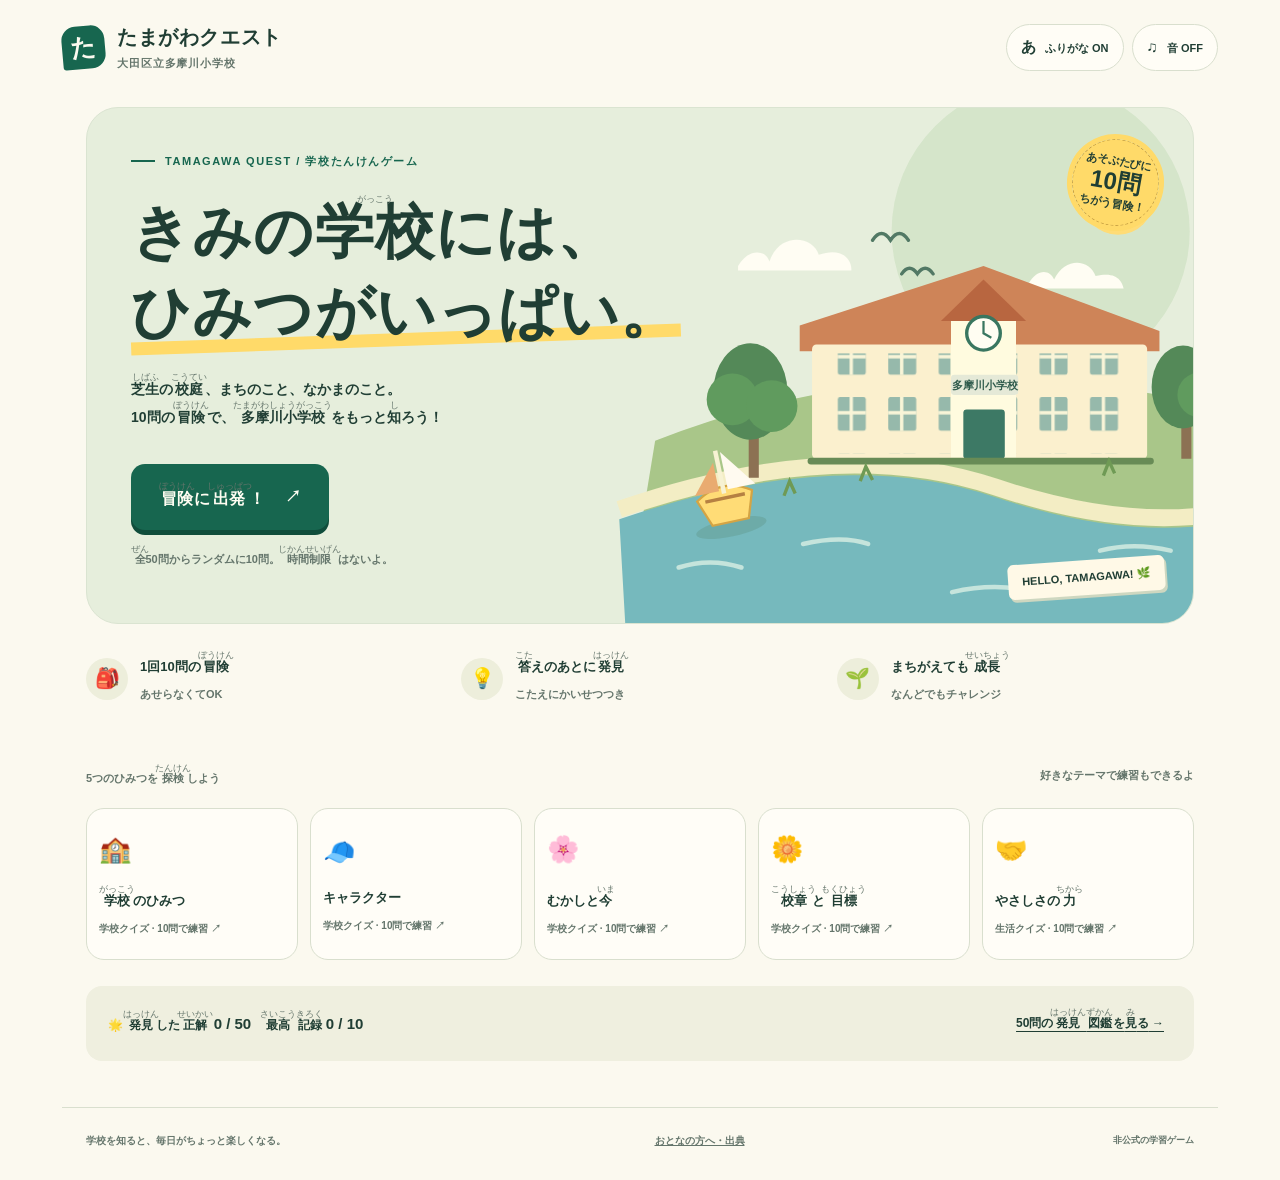
==== たまがわクエスト.html @ b8bd30ee "Add complete Tamagawa Quest quiz game" ====
<!doctype html>
<html lang="ja">
<head><meta charset="utf-8"><meta name="viewport" content="width=device-width, initial-scale=1"><meta name="theme-color" content="#17664f"><title>たまがわクエスト | 多摩川小学校クイズ</title><style>
:root{--ink:#203e34;--green:#17664f;--green-dark:#104d3b;--paper:#fbf9ef;--yellow:#ffda69;--line:#d9dfce;--muted:#64756b;--radius:24px}
*{box-sizing:border-box}body{margin:0;background:var(--paper);color:var(--ink);font-family:"UD デジタル 教科書体 NK-R","BIZ UDGothic","Yu Gothic",Meiryo,sans-serif;font-weight:600;line-height:1.75}button,a{-webkit-tap-highlight-color:transparent}button{font:inherit;cursor:pointer}button:disabled{cursor:default}button,a{touch-action:manipulation}button:focus-visible,a:focus-visible,summary:focus-visible{outline:3px solid #df813c;outline-offset:5px}button{color:inherit}a{color:var(--green)}.topbar{max-width:1220px;margin:auto;display:flex;justify-content:space-between;align-items:center;padding:24px 32px;gap:16px}.brand{display:flex;align-items:center;gap:12px;text-decoration:none;color:var(--ink);font-size:20px;line-height:1.35;letter-spacing:.03em}.brand small{display:block;font-size:11px;margin-top:5px;color:var(--muted);letter-spacing:.08em}.brand-mark{width:43px;height:43px;background:var(--green);color:var(--paper);display:grid;place-items:center;font-size:25px;border-radius:14px 14px 14px 3px;transform:rotate(-5deg)}.settings{display:flex;gap:8px}.tool{border:1px solid var(--line);border-radius:30px;background:#fffdf6;padding:9px 14px;font-size:15px}.tool span{font-size:11px;margin-left:5px}main{max-width:1156px;margin:12px auto 0;padding:0 24px;min-height:72vh}.eyebrow{display:flex;align-items:center;gap:10px;font-size:11px;letter-spacing:.14em;color:var(--green)}.eyebrow:before{content:"";width:24px;height:2px;background:var(--green)}.hero{position:relative;border-radius:32px;overflow:hidden;background:#e6eedc;min-height:475px;display:grid;grid-template-columns:1.03fr 1fr;border:1px solid #dae4d1}.hero-copy{padding:44px 0 42px 44px;z-index:2}h1{font-size:clamp(34px,4.8vw,59px);line-height:1.35;letter-spacing:.02em;margin:22px 0 20px;font-weight:900}h1 .highlight{display:inline-block;position:relative}h1 .highlight:after{content:"";position:absolute;bottom:6px;left:0;right:0;height:13px;background:var(--yellow);z-index:-1;transform:rotate(-2deg)}.hero p{font-size:14px;line-height:2}.hero .primary{margin-top:19px}.primary,.secondary{border:0;border-radius:14px;padding:17px 28px;font-weight:800;font-size:16px;display:inline-flex;gap:20px;justify-content:center;align-items:center}.primary{color:#fffdf2;background:var(--green);box-shadow:0 5px 0 var(--green-dark);transition:transform .15s,box-shadow .15s}.primary:hover{background:#23785d;transform:translateY(-2px)}.primary:active{transform:translateY(4px);box-shadow:0 1px 0 var(--green-dark)}.secondary{background:#fffdf6;border:1px solid var(--line);font-size:14px}.secondary:hover{background:#e8efdf}.start-caption{font-size:11px!important;color:var(--muted);margin-top:14px}.scene{position:relative;align-self:stretch;min-width:0;display:flex;align-items:center;justify-content:center}.scene svg{width:125%;height:100%;overflow:visible}.scene-label{position:absolute;bottom:28px;right:28px;font-size:11px;background:#fff9e7;padding:8px 14px;border-radius:6px;transform:rotate(-4deg);box-shadow:2px 3px 0 #ced7c0}.mini-sticker{position:absolute;top:31px;right:34px;background:var(--yellow);width:87px;height:87px;display:grid;place-content:center;text-align:center;line-height:1.2;border-radius:50%;transform:rotate(10deg);font-size:11px;border:1px dashed #c9a243;outline:5px solid var(--yellow)}.mini-sticker b{font-size:24px}.features{display:grid;grid-template-columns:repeat(3,1fr);gap:18px;padding:26px 0}.feature{display:flex;gap:12px;align-items:center}.feature-icon{width:42px;height:42px;display:grid;place-items:center;background:#edeedb;border-radius:50%;font-size:20px}.feature b{font-size:13px;display:block}.feature small{font-size:11px;color:var(--muted)}.section-heading{display:flex;justify-content:space-between;align-items:center;gap:15px;margin:26px 0 16px}.section-heading h2{font-size:19px;margin:0}.section-heading span{font-size:11px;color:var(--muted)}.category-grid{display:grid;grid-template-columns:repeat(5,1fr);gap:12px}.category-card{background:#fffdf7;border:1px solid var(--line);border-radius:18px;padding:18px 12px;text-align:left;transition:.2s}.category-card:hover{transform:translateY(-4px);border-color:var(--green)}.category-card .icon{display:block;font-size:26px;margin-bottom:11px}.category-card b{display:block;font-size:13px}.category-card small{font-size:10px;color:var(--muted)}.bottom-strip{display:flex;justify-content:space-between;gap:20px;align-items:center;margin:26px 0;padding:19px 22px;background:#efefdf;border-radius:16px}.bottom-strip p{margin:0;font-size:12px}.bottom-strip b{font-size:15px}.subtle{border:0;background:none;text-decoration:underline;text-underline-offset:4px;font-size:12px;padding:8px}.quest-shell{max-width:840px;margin:26px auto}.quest-header{display:flex;justify-content:space-between;align-items:center;gap:10px}.quest-header .subtle{color:var(--muted)}.mode-label{font-size:12px;color:var(--green)}.question-count{font-size:24px;font-weight:900}.question-count small{font-size:13px;color:var(--muted)}.progress-map{display:flex;align-items:center;gap:7px;margin:20px 0 28px}.step{flex:1;height:8px;border-radius:10px;background:#e1e6d7}.step.done{background:var(--green)}.step.current{background:#e8b43f}.quiz-card{background:#fffdf7;border:1px solid var(--line);border-radius:28px;padding:34px 40px;box-shadow:0 8px 0 #eeeedf;animation:arrive .35s ease}.card-meta{display:flex;align-items:center;justify-content:space-between;gap:10px}.category-tag{font-size:12px;border-radius:8px;background:#e9efdf;padding:7px 12px}.read-button{border:0;background:none;font-size:12px;padding:9px;display:flex;gap:5px;align-items:center}.read-button:disabled{opacity:.45}.question-text{font-size:clamp(22px,3vw,30px);line-height:1.85;margin:28px 0;min-height:94px;letter-spacing:.025em}ruby{ruby-align:center}rt{font-size:9px;font-weight:500;color:var(--muted);letter-spacing:0}.hide-ruby rt{visibility:hidden}.choices{display:grid;gap:12px}.choice{display:flex;align-items:center;text-align:left;border:2px solid #e0e5d6;border-radius:15px;background:#fffefa;padding:16px 20px;gap:18px;min-height:71px;font-size:18px;transition:.15s}.choice:hover:not(:disabled){border-color:var(--green);background:#f0f5e7;transform:translateX(3px)}.choice-letter{flex-shrink:0;width:31px;height:31px;display:grid;place-items:center;border-radius:10px;background:#edf0e5;font-size:13px}.choice.correct{border-color:#267455;background:#edf5e4}.choice.correct .choice-letter{background:var(--green);color:white}.choice.wrong{border-color:#bf694d;background:#fff1e9}.choice.wrong .choice-letter{background:#a14f3a;color:#fff}.choice.dim{opacity:.55}.answer-mark{margin-left:auto;font-size:22px;flex-shrink:0}.feedback{padding:22px 24px;background:#edf4e5;border-radius:16px;margin-top:22px;animation:arrive .25s}.feedback.missed{background:#fff2e1}.feedback h3{margin:0 0 9px;font-size:21px}.feedback p{margin:6px 0;font-size:15px;line-height:1.9}.source-link{font-size:11px}.next-row{display:flex;justify-content:flex-end;margin-top:18px}.quiz-hint{text-align:center;font-size:11px;color:var(--muted);margin:20px 0}.star-counter{font-size:14px;color:#926719}.result-heading{text-align:center}.result-heading .eyebrow{justify-content:center}.result-heading h1{font-size:36px;margin:13px 0}.result-medal{font-size:64px;line-height:1.2;margin:12px 0}.score{font-size:72px;color:var(--green);font-weight:900;line-height:1.4}.score small{font-size:22px;color:var(--muted)}.result-heading p{font-size:14px}.result-buttons{display:flex;justify-content:center;gap:12px;flex-wrap:wrap;margin:25px 0}.result-card{background:#fffdf7;border:1px solid var(--line);border-radius:24px;padding:28px;margin-top:24px}.result-summary{display:flex;justify-content:space-around;gap:10px;font-size:13px;padding-bottom:20px;border-bottom:1px dashed var(--line)}.result-summary b{display:block;color:var(--green);font-size:23px}.review-row{border-bottom:1px solid #e8ebdf;padding:15px 0}.review-row:last-child{border-bottom:0}summary{cursor:pointer;display:flex;align-items:center;gap:12px;font-size:14px;list-style:none}summary::-webkit-details-marker{display:none}.review-icon{flex-shrink:0;width:25px;height:25px;border-radius:50%;background:#e8f0de;color:var(--green);display:grid;place-items:center}.review-icon.miss{color:#9a4a2b;background:#ffeedb}.review-arrow{margin-left:auto}.review-body{font-size:13px;padding:12px 0 0 37px}.review-body p{margin:5px 0}.review-body strong{color:var(--green)}.collection-header h1{font-size:34px;margin:18px 0}.filter-tabs{display:flex;gap:8px;flex-wrap:wrap;margin:22px 0}.filter-tabs button{border:1px solid var(--line);background:#fffdf7;border-radius:24px;padding:9px 14px;font-size:12px}.filter-tabs button.active{background:var(--green);color:white;border-color:var(--green)}.collection-list{background:#fffdf7;border:1px solid var(--line);border-radius:24px;padding:10px 28px}.collection-meta{font-size:10px;color:var(--muted);display:block}.learned{font-size:10px;color:var(--green);margin-left:5px}footer{max-width:1156px;display:flex;align-items:center;justify-content:space-between;gap:15px;margin:46px auto 0;padding:23px 24px 30px;border-top:1px solid var(--line);color:var(--muted);font-size:10px}footer button{background:none;border:0;text-decoration:underline;font-size:10px;color:var(--muted)}.footer-note{font-size:9px}dialog{border:1px solid var(--line);border-radius:24px;max-width:580px;width:calc(100% - 32px);padding:28px;color:var(--ink);background:var(--paper);max-height:85vh}dialog::backdrop{background:#1c3c3466;backdrop-filter:blur(3px)}dialog p{font-size:13px}dialog h2{font-size:22px;margin:0}.dialog-top{display:flex;align-items:center;justify-content:space-between;gap:10px}.close-button{border:0;background:#e8edde;border-radius:50%;font-size:25px;width:37px;height:37px}.dialog-actions{display:flex;justify-content:flex-end;gap:12px;margin-top:24px}#source-list a{display:block;font-size:13px;padding:4px 0}.small{font-size:11px!important;color:var(--muted)}#celebration{position:fixed;inset:0;pointer-events:none;overflow:hidden;z-index:20}.confetti{position:absolute;top:-20px;width:10px;height:15px;border-radius:2px;animation:fall 2.5s ease-in forwards}.quiet-note{font-size:12px;color:var(--muted);text-align:center}.empty-note{text-align:center;padding:30px}.practice-note{font-size:11px;color:var(--muted)}@keyframes arrive{from{opacity:0;transform:translateY(12px)}to{opacity:1;transform:translateY(0)}}@keyframes fall{to{transform:translateY(110vh) rotate(720deg);opacity:0}}@media(min-width:1000px){.hero-copy{padding-right:5px}.hero h1{white-space:nowrap}}@media(max-width:800px){.topbar{padding:20px 24px}.hero{grid-template-columns:1fr 0.85fr;min-height:420px}.hero-copy{padding:32px 0 30px 28px}h1{font-size:38px}.scene svg{width:145%}.mini-sticker{right:20px;top:25px;width:70px;height:70px}.scene-label{right:14px;font-size:9px}.category-grid{grid-template-columns:repeat(3,1fr)}.quiz-card{padding:28px}.footer-note{display:none}}@media(max-width:560px){.topbar{padding:16px;align-items:flex-start}.brand{font-size:14px;gap:8px}.brand-mark{width:34px;height:34px;font-size:21px;border-radius:10px}.brand small{font-size:9px}.settings{gap:5px}.tool{padding:7px 9px;font-size:13px}.tool span{font-size:9px;margin-left:3px}.tool#sound-toggle span{display:none}main{padding:0 16px;margin-top:8px}.hero{display:block;min-height:0;border-radius:24px}.hero-copy{padding:27px 25px 10px}.eyebrow{font-size:9px}h1{font-size:38px;margin:17px 0 13px}.hero p{font-size:12px}.hero .primary{width:100%;margin-top:12px}.start-caption{text-align:center}.scene{height:220px;overflow:hidden;margin-top:-5px}.scene svg{width:100%;height:280px}.mini-sticker{width:62px;height:62px;top:17px;right:28px;font-size:9px}.mini-sticker b{font-size:20px}.scene-label{bottom:18px}.features{gap:10px;padding:22px 0}.feature{display:block;text-align:center}.feature-icon{margin:0 auto 7px;width:35px;height:35px;font-size:17px}.feature b{font-size:10px}.feature small{font-size:9px}.section-heading{margin:18px 0 12px}.section-heading h2{font-size:16px}.section-heading span{font-size:9px}.category-grid{grid-template-columns:repeat(2,1fr);gap:10px}.category-card{padding:14px;display:grid;grid-template-columns:33px 1fr;align-items:center;column-gap:7px}.category-card .icon{grid-row:span 2;font-size:23px;margin:0}.category-card b{font-size:11px}.category-card:last-child{grid-column:span 2}.bottom-strip{padding:15px;gap:10px;flex-wrap:wrap}.bottom-strip p{font-size:10px}.bottom-strip b{font-size:12px}.quest-shell{margin:16px auto}.question-count{font-size:20px}.quiz-card{padding:23px 18px;border-radius:22px}.question-text{font-size:22px;min-height:90px;margin:22px 0}.choice{font-size:16px;padding:15px 12px;gap:12px;min-height:70px}.category-tag{font-size:10px}.read-button{font-size:10px;padding:6px}.feedback{padding:18px}.feedback h3{font-size:18px}.feedback p{font-size:13px}.next-row .primary{width:100%}.result-heading h1{font-size:27px}.result-card{padding:20px}.result-summary{font-size:10px}.result-summary b{font-size:20px}.collection-list{padding:7px 18px}.collection-header h1{font-size:27px}summary{font-size:12px;gap:8px}.review-body{padding-left:33px}footer{padding:20px 16px;margin-top:32px;flex-wrap:wrap;gap:8px}.dialog-actions{flex-wrap:wrap}rt{font-size:8px}}
@media(prefers-reduced-motion:reduce){*,*::before,*::after{animation:none!important;transition:none!important;scroll-behavior:auto!important}.confetti{display:none}}@media print{.topbar,.settings,footer,.result-buttons,.filter-tabs,.subtle,#celebration{display:none}.result-card{border:0;box-shadow:none}details .review-body{display:block}body{background:white}.review-row{break-inside:avoid}}
@media(max-width:560px){.hero h1{font-size:clamp(25px,7.5vw,32px);line-height:1.5}.hero .highlight{white-space:nowrap}.brand{flex-shrink:0}.tool{white-space:nowrap}.topbar{gap:8px}.question-text{min-height:70px}.quiz-hint{font-size:10px}} details[open] .review-arrow{transform:rotate(45deg)} .review-arrow{transition:transform .2s}
</style></head>
<body>
 <header class="topbar"><a class="brand" href="#" id="brand" aria-label="ホームへ"><span class="brand-mark">た</span><span>たまがわクエスト<small>大田区立多摩川小学校</small></span></a><div class="settings"><button id="ruby-toggle" class="tool" aria-pressed="true">あ <span>ふりがな ON</span></button><button id="sound-toggle" class="tool" aria-pressed="false">♫ <span>音 OFF</span></button></div></header>
 <main id="app"></main>
 <footer><span>学校を知ると、毎日がちょっと楽しくなる。</span><button id="sources-button">おとなの方へ・出典</button><span class="footer-note">非公式の学習ゲーム</span></footer>
 <dialog id="info-dialog" aria-labelledby="info-title"><div class="dialog-top"><h2 id="info-title">おとなの方へ</h2><button class="close-button" aria-label="閉じる">×</button></div><p>大田区立多摩川小学校をテーマにした非公式のクイズです。公式サイトを参考にした学校の問題40問と、教育目標をもとにした生活問題10問、合計50問を収録しています。</p><p>通常の冒険では全50問から重複なしで10問をランダムに選び、選択肢の順番も毎回変わります。時間制限はありません。記録はこの端末のブラウザ内に保存され、名前の入力や外部への送信はありません。</p><h3>参照した公式情報</h3><div id="source-list"></div><p class="small">確認日：2026年10月5日。読み上げは端末の対応状況で使えない場合があります。キャラクターの公式画像は使用せず、風景はゲーム用のオリジナルイラストです。</p><button id="clear-data" class="subtle">この端末のゲーム記録を消す</button><p id="clear-message" role="status"></p></dialog>
 <dialog id="leave-dialog" aria-labelledby="leave-title"><div class="dialog-top"><h2 id="leave-title">冒険をおわる？</h2></div><p>今の冒険の答えは保存されないよ。ホームにもどる？</p><div class="dialog-actions"><button id="keep-playing" class="secondary">つづける</button><button id="confirm-leave" class="primary">ホームにもどる</button></div></dialog>
 <div id="celebration" aria-hidden="true"></div>
<script>
/* 学校の事実は公式サイトを確認（2026-10-05）。生活問題は教育目標をもとにしたオリジナル問題です。 */
const SOURCES = {
  school: {name:'学校の所在地・アクセス',url:'https://www.city.ota.tokyo.jp/shisetsu/shougakkou/tamagawa.html'},
  greeting: {name:'校長挨拶',url:'https://www.ota-school.ed.jp/tamagawa-es/guide/greeting.html'},
  emblem: {name:'校章',url:'https://www.ota-school.ed.jp/tamagawa-es/guide/kosho.html'},
  character: {name:'公認キャラクター',url:'https://www.ota-school.ed.jp/tamagawa-es/guide/tamasiba.html'},
  history: {name:'沿革',url:'https://www.ota-school.ed.jp/tamagawa-es/guide/history.html'},
  goal: {name:'教育目標',url:'https://www.ota-school.ed.jp/tamagawa-es/guide/goal.html'}
};
const CATEGORIES = {
  school:{name:'学校のひみつ',icon:'🏫',color:'#26795e'},
  character:{name:'キャラクター',icon:'🧢',color:'#277ea1'},
  history:{name:'むかしと今',icon:'🌸',color:'#b56639'},
  emblem:{name:'校章と目標',icon:'🌼',color:'#a76598'},
  life:{name:'やさしさの力',icon:'🤝',color:'#68833b'}
};
// 各行：カテゴリー、問題、正解、ほかの選択肢２つ、解説、出典。
const QUESTION_ROWS = [
 ['school','多摩川小学校があるのは、東京都の何区？','大田区','世田谷区','杉並区','多摩川小学校は、大田区にあるよ。','school'],
 ['school','学校があるまちの名前は？','矢口','蒲田','田園調布','住所は大田区矢口三丁目。学校のあるまちをおぼえよう。','school'],
 ['school','学校の近くを流れる川は？','多摩川','荒川','隅田川','川のそばで、地域や自然について学んでいるよ。','greeting'],
 ['school','多摩川小学校の校庭をおおっているものは？','芝生','砂だけ','アスファルト','校庭は全面が芝生。みんなのいこいの場所だよ。','greeting'],
 ['school','学校で力を入れている、川辺と地域の学習の教科は？','おおたの未来づくり','宇宙の冒険','海の宝さがし','自然やまちを題材に学ぶ教科だよ。','greeting'],
 ['school','学校の住所は、矢口の何丁目？','三丁目','一丁目','五丁目','学校の住所は矢口三丁目26番25号だよ。','school'],
 ['school','学校へのアクセスとして紹介されている駅は？','武蔵新田駅','東京駅','上野駅','大田区の案内では武蔵新田駅から徒歩18分だよ。','school'],
 ['school','武蔵新田駅を通る路線は？','東急多摩川線','山手線','東海道新幹線','東急多摩川線の駅だよ。お出かけはおうちの人と確認しよう。','school'],
 ['school','学校が取り組む「矢口地域」のプロジェクトで大切にするのは？','笑顔','順位','速さ','地域のみんなが笑顔になる活動を考えているよ。','greeting'],
 ['school','学校が大切にする、授業でのやりとりは？','コミュニケーション','だまって競争','答えをかくす','話したり聞いたりして、わかった喜びを大切にしているよ。','greeting'],
 ['character','70周年のキャラクターで、中央にいるのは？','河犬くん','たまトマちゃん','ふゆしばちゃん','70周年に生まれた仲間の中心は河犬くんだよ。','character'],
 ['character','河犬くんがいつも笑顔にしている地域は？','矢口地域','月の世界','南極','河犬くんは矢口地域のみんなを笑顔にしているよ。','character'],
 ['character','河犬くんが大好きなのは？','多摩川の自然探索','宇宙旅行','海底での宝さがし','川の自然を探検するのが大好きだよ。','character'],
 ['character','青い帽子をかぶっているのは？','なつしばちゃん','ふゆしばちゃん','たまトマちゃん','なつしばちゃんの帽子は青色だよ。','character'],
 ['character','ふゆしばちゃんの帽子は何色？','黄色','赤色','むらさき色','ふゆしばちゃんは黄色い帽子だよ。','character'],
 ['character','なつしばちゃんは、どんな学年のキャラクター？','上級生','1年生','まだ入学していない子','なつしばちゃんは上級生として紹介されているよ。','character'],
 ['character','ふゆしばちゃんは何年生？','1年生','4年生','6年生','黄色い帽子のふゆしばちゃんは1年生だよ。','character'],
 ['character','なつしばちゃんとふゆしばちゃんが生まれた記念は？','開校60周年','開校10周年','開校100周年','60周年を記念して誕生した二人だよ。','character'],
 ['character','記念キャラクターのアイデアを募集した相手は？','学校の児童','外国の王さま','宇宙飛行士','学校の子どもたちのアイデアから完成したんだね。','character'],
 ['character','令和3年にできたキャラクターは？','たまトマちゃん','たまバナちゃん','たまリンちゃん','公式サイトでは令和3年の仲間として紹介されているよ。','character'],
 ['history','多摩川小学校が開校したのは、西暦何年？','1956年','2006年','1906年','昭和31年、つまり1956年に開校したよ。','history'],
 ['history','学校の開校記念日は？','4月16日','7月7日','12月24日','学校のお誕生日は4月16日だよ。','emblem'],
 ['history','令和7年度（2025年度）に迎えたのは？','開校70周年','開校30周年','開校100周年','長い歴史がある学校だね。2025年度に70周年を迎えたよ。','emblem'],
 ['history','校庭の芝生化が完成したのは？','2014年（平成26年）','1956年（昭和31年）','2000年（平成12年）','2014年4月に校庭の芝生化が完成したよ。','history'],
 ['history','学校の校歌ができたのは？','1959年（昭和34年）','2019年（令和元年）','1999年（平成11年）','沿革に、昭和34年11月に校歌を制定したとあるよ。','history'],
 ['history','1962年（昭和37年）に完成した施設は？','プール','図書室のエアコン','多目的室','昭和37年9月にプールが完成したよ。','history'],
 ['history','1969年（昭和44年）に完成した施設は？','体育館','駅','映画館','昭和44年5月の出来事として記録されているよ。','history'],
 ['history','開校55周年の記念に植えた木は？','桜','バナナ','ヤシ','2011年11月に桜の植樹式を行ったよ。','history'],
 ['history','2016年（平成28年）に新しくできた部屋は？','多目的室','水族館','宇宙観測室','平成28年10月に多目的室を新設したよ。','history'],
 ['history','学校が開校したときの普通教室はいくつ？','17教室','3教室','50教室','開校した昭和31年4月には普通教室17、管理室7と記録されているよ。','history'],
 ['emblem','学校の教育目標に入っている三つの言葉は？','正しく・やさしく・強く','速く・高く・遠く','大きく・丸く・広く','毎日の生活で大切にしたい三つの目標だよ。','goal'],
 ['emblem','校章の「鏡」が表す目標は？','正しく','強く','やさしく','校章の鏡は「正しく」を表しているよ。','emblem'],
 ['emblem','校章の「矢」が表す目標は？','強く','やさしく','正しく','矢は「強く」を表しているよ。','emblem'],
 ['emblem','校章の「花」が表す目標は？','やさしく','正しく','強く','花は「やさしく」を表しているよ。','emblem'],
 ['emblem','「正しく」の目標で大切にしているのは？','自分の考えを伝える','人の答えを写す','考えをかくす','自分で考え、表現する力を育てる目標だよ。','goal'],
 ['emblem','「強く」の目標で大切にしているのは？','最後までやりとげる','すぐにやめる','人をおしのける','あきらめずに取り組む心の強さだよ。','goal'],
 ['emblem','「やさしく」の目標で大切にしているのは？','相手の立場で考える','自分だけで決める','人の話を聞かない','相手の気持ちを想像することを大切にしているよ。','goal'],
 ['emblem','「強く」には、どんな体づくりが入っている？','健康づくり','ねぶそくになること','休まず無理をすること','元気な体を育てることも目標の一つだよ。','goal'],
 ['emblem','校章が制定されたのは何月？','5月','1月','12月','1956年5月10日に校章が制定されたよ。','emblem'],
 ['emblem','「正しく」の目標で、問題に出会ったときに大切なのは？','工夫して解決する','何も考えずにやめる','人のせいにする','いろいろな方法を考えて、解決を目指すことだよ。','goal'],
 ['life','「やさしく」を実践！ 友だちが困っていたら？','どうしたの？ と聞く','わらって通りすぎる','知らないふりをする','声をかけて、必要なら先生にも相談しよう。学校の目標をもとにした生活クイズだよ。','goal'],
 ['life','「正しく」を実践！ 落とし物を見つけたら？','先生にとどける','自分のものにする','かくしてしまう','持ち主が見つかるように先生にとどけよう。','goal'],
 ['life','「強く」を実践！ むずかしい問題に出会ったら？','方法を変えて考える','すぐあきらめる','答えを見せろと言う','小さく分けて考えたり、ヒントを聞いたりしてみよう。','goal'],
 ['life','話し合いで、友だちが話しているときは？','最後まで聞く','大声でさえぎる','聞かずに遊ぶ','話を聞くと、自分とちがう考えにも出会えるよ。','goal'],
 ['life','グループで活動するときに、よい方法は？','役割を相談する','一人だけにまかせる','勝手に帰る','みんなで相談して、助け合って進めよう。','goal'],
 ['life','失敗した友だちにかけたい言葉は？','いっしょにやってみよう','もうやらないで','下手だね','もう一度チャレンジできる言葉をかけよう。','goal'],
 ['life','健康な体のために大切なのは？','しっかり休む','毎日夜ふかしする','ねむくても無理をする','休むことも元気な体をつくる大切な一歩だよ。','goal'],
 ['life','自分とちがう意見を聞いたら？','理由を聞いてみる','すぐにわらう','ぜったいに無視する','どうしてそう考えたかを聞くと、発見があるよ。','goal'],
 ['life','自分がまちがえたと気づいたら？','認めてやり直す','だれかのせいにする','かくし続ける','まちがいから学べる人は、少しずつ成長するよ。','goal'],
 ['life','まちを笑顔にするために、できそうなことは？','気持ちよくあいさつ','ごみをちらかす','人のじゃまをする','小さなあいさつや助け合いで、あたたかいまちにしよう。','greeting']
];
const QUESTIONS = QUESTION_ROWS.map((r,i)=>({id:i+1,category:r[0],text:r[1],answer:r[2],choices:r.slice(2,5),explanation:r[5],source:r[6],application:r[0]==='life'}));
if (typeof module !== 'undefined') module.exports={QUESTIONS,CATEGORIES,SOURCES};

'use strict';
const app=document.querySelector('#app');
const STORAGE_KEY='tamagawa-quest-v2';
const DEFAULT_RECORD={plays:0,best:0,learned:[],seen:[],ruby:true,sound:false};
let record=loadRecord(),state={screen:'home',session:[],index:0,answers:[],mode:'normal',locked:false},audioContext;
const READINGS={'多摩川小学校':'たまがわしょうがっこう','多摩川':'たまがわ','大田区':'おおたく','東京都':'とうきょうと','世田谷区':'せたがやく','杉並区':'すぎなみく','矢口':'やぐち','蒲田':'かまた','田園調布':'でんえんちょうふ','武蔵新田駅':'むさしにったえき','東急多摩川線':'とうきゅうたまがわせん','山手線':'やまのてせん','東海道新幹線':'とうかいどうしんかんせん','上野駅':'うえのえき','東京駅':'とうきょうえき','荒川':'あらかわ','隅田川':'すみだがわ','河犬':'かけん','自然探索':'しぜんたんさく','教育目標':'きょういくもくひょう','上級生':'じょうきゅうせい','普通教室':'ふつうきょうしつ','管理室':'かんりしつ','多目的室':'たもくてきしつ','体育館':'たいいくかん','図書室':'としょしつ','校庭':'こうてい','芝生化':'しばふか','芝生':'しばふ','校章':'こうしょう','校歌':'こうか','開校':'かいこう','周年':'しゅうねん','記念日':'きねんび','記念':'きねん','制定':'せいてい','昭和':'しょうわ','平成':'へいせい','令和':'れいわ','西暦':'せいれき','年度':'ねんど','沿革':'えんかく','植樹式':'しょくじゅしき','新設':'しんせつ','学校':'がっこう','地域':'ちいき','川辺':'かわべ','教科':'きょうか','学習':'がくしゅう','生活':'せいかつ','問題':'もんだい','正解':'せいかい','正答':'せいとう','復習':'ふくしゅう','冒険':'ぼうけん','発見':'はっけん','出発':'しゅっぱつ','探検':'たんけん','図鑑':'ずかん','記録':'きろく','挑戦':'ちょうせん','全部':'ぜんぶ','達成':'たっせい','名人':'めいじん','博士':'はかせ','笑顔':'えがお','未来':'みらい','自然':'しぜん','住所':'じゅうしょ','帽子':'ぼうし','黄色':'きいろ','青色':'あおいろ','赤色':'あかいろ','中央':'ちゅうおう','児童':'じどう','完成':'かんせい','募集':'ぼしゅう','相手':'あいて','健康':'けんこう','立場':'たちば','表現':'ひょうげん','目標':'もくひょう','実践':'じっせん','気持':'きも','友':'とも','自分':'じぶん','考':'かんが','最後':'さいご','大切':'たいせつ','解決':'かいけつ','工夫':'くふう','方法':'ほうほう','相談':'そうだん','意見':'いけん','理由':'りゆう','無視':'むし','無理':'むり','毎日':'まいにち','失敗':'しっぱい','役割':'やくわり','活動':'かつどう','言葉':'ことば','選':'えら','聞':'き','読':'よ','強':'つよ','正':'ただ','知':'し','今':'いま','川':'かわ','花':'はな','鏡':'かがみ','矢':'や','桜':'さくら','木':'き','体':'からだ','力':'ちから','駅':'えき','年生':'ねんせい','何':'なに'};
delete READINGS['何'];
Object.assign(READINGS,{'今日':'きょう','何区':'なんく','何丁目':'なんちょうめ','何年':'なんねん','何色':'なにいろ','何月':'なんがつ','何回':'なんかい','三丁目':'さんちょうめ','一丁目':'いっちょうめ','五丁目':'ごちょうめ','南極':'なんきょく','世界':'せかい','元気':'げんき','教室':'きょうしつ','教科書':'きょうかしょ','学校生活':'がっこうせいかつ','大丈夫':'だいじょうぶ','成長':'せいちょう','解説':'かいせつ','時間制限':'じかんせいげん','全校':'ぜんこう','全':'ぜん','回答':'かいとう','回数':'かいすう','練習':'れんしゅう','予習':'よしゅう','最高':'さいこう','確認':'かくにん','参考':'さんこう','番':'ばん','出典':'しゅってん','部屋':'へや','施設':'しせつ','路線':'ろせん','電車':'でんしゃ','学年':'がくねん','誕生':'たんじょう','王':'おう','外国':'がいこく','宇宙旅行':'うちゅうりょこう','宇宙飛行士':'うちゅうひこうし','宇宙観測室':'うちゅうかんそくしつ','宇宙':'うちゅう','冒険者':'ぼうけんしゃ','海底':'かいてい','水族館':'すいぞくかん','映画館':'えいがかん','競争':'きょうそう','徒歩':'とほ','授業':'じゅぎょう','全面':'ぜんめん','場所':'ばしょ','名前':'なまえ','先':'さき','先生':'せんせい','友だち':'ともだち','宝':'たから','通':'とお','声':'こえ','必要':'ひつよう','持':'も','主':'ぬし','続':'つづ','認':'みと','休':'やす','助':'たす','伝':'つた','入学':'にゅうがく','気':'き','話':'はな','人':'ひと','次':'つぎ','青':'あお','組':'く','植':'う','新':'あたら','入':'い','出':'で','同':'おな','小':'ちい','聞':'き','流':'なが','来':'く','見':'み','言':'い','思':'おも','一度':'いちど'});
Object.assign(READINGS,{'話':'はなし','話し':'はなし','出来事':'できごと','何年生':'なんねんせい','入って':'はいって','入り口':'いりぐち','近':'ちか','学':'まな','砂':'すな','海':'うみ','題材':'だいざい','号':'ごう','紹介':'しょうかい','案内':'あんない','取り組':'とりく','順位':'じゅんい','速':'はや','答':'こた','喜':'よろこ','生まれ':'うまれ','仲間':'なかま','中心':'ちゅうしん','月の世界':'つきのせかい','大好':'だいす','色':'いろ','子ども':'こども','二人':'ふたり','一人':'ひとり','年':'ねん','公式':'こうしき','日':'にち','迎':'むか','長':'なが','歴史':'れきし','元年':'がんねん','行った':'おこなった','三つ':'みっつ','高':'たか','遠':'とお','大き':'おおき','丸':'まる','広':'ひろ','表す':'あらわす','写':'うつ','育':'そだ','心':'こころ','決':'き','想像':'そうぞう','一つ':'ひとつ','出会':'であ','何も':'なにも','目指':'めざ','困':'こま','落とし物':'おとしもの','変':'か','話し合い':'はなしあい','遊':'あそ','勝手':'かって','帰':'かえ','進':'すす','下手':'へた','夜':'よる','一歩':'いっぽ','直':'なお','少':'すこ','4月':'しがつ','5月':'ごがつ','9月':'くがつ','11月':'じゅういちがつ','10月':'じゅうがつ','1月':'いちがつ','12月':'じゅうにがつ'});
const readingKeys=Object.keys(READINGS).sort((a,b)=>b.length-a.length);
const readingRegex=new RegExp(readingKeys.join('|'),'g');
function escapeHTML(text){return String(text).replace(/[&<>"']/g,c=>({'&':'&amp;','<':'&lt;','>':'&gt;','"':'&quot;',"'":'&#39;'}[c]));}
function r(text){return `<span class="ruby-text">${escapeHTML(text).replace(readingRegex,word=>`<ruby>${word}<rt aria-hidden="true">${READINGS[word]}</rt></ruby>`)}</span>`;}
function loadRecord(){try{const raw=JSON.parse(localStorage.getItem(STORAGE_KEY));if(!raw||typeof raw!=='object')return {...DEFAULT_RECORD,learned:[],seen:[]};return {plays:Number.isInteger(raw.plays)&&raw.plays>=0?raw.plays:0,best:Number.isInteger(raw.best)&&raw.best>=0&&raw.best<=10?raw.best:0,learned:Array.isArray(raw.learned)?[...new Set(raw.learned.filter(id=>Number.isInteger(id)&&id>=1&&id<=50))]:[],seen:Array.isArray(raw.seen)?[...new Set(raw.seen.filter(id=>Number.isInteger(id)&&id>=1&&id<=50))]:[],ruby:raw.ruby!==false,sound:raw.sound===true};}catch{return {...DEFAULT_RECORD,learned:[],seen:[]};}}
function saveRecord(){try{localStorage.setItem(STORAGE_KEY,JSON.stringify(record));}catch{/* 保存できない環境でもゲームは遊べる */}}
function shuffle(items){const result=[...items];for(let i=result.length-1;i>0;i--){const j=Math.floor(Math.random()*(i+1));[result[i],result[j]]=[result[j],result[i]];}return result;}
function syncSettings(){document.body.classList.toggle('hide-ruby',!record.ruby);const ruby=document.querySelector('#ruby-toggle');ruby.innerHTML=`あ <span>ふりがな ${record.ruby?'ON':'OFF'}</span>`;ruby.setAttribute('aria-pressed',String(record.ruby));const sound=document.querySelector('#sound-toggle');sound.innerHTML=`♫ <span>音 ${record.sound?'ON':'OFF'}</span>`;sound.setAttribute('aria-pressed',String(record.sound));sound.setAttribute('aria-label',`効果音 ${record.sound?'ON':'OFF'}`);sound.title=`効果音 ${record.sound?'ON':'OFF'}`;}
function stopSpeech(){if('speechSynthesis' in window)window.speechSynthesis.cancel();}
function playSound(kind){if(!record.sound)return;try{audioContext ||= new (window.AudioContext||window.webkitAudioContext)();if(audioContext.state==='suspended')audioContext.resume();const notes=kind==='correct'?[523.25,659.25,783.99]:kind==='finish'?[523.25,659.25,783.99,1046.5]:[392,329.63];notes.forEach((freq,i)=>{const osc=audioContext.createOscillator(),gain=audioContext.createGain(),t=audioContext.currentTime+i*.12;osc.type='sine';osc.frequency.value=freq;gain.gain.setValueAtTime(0,t);gain.gain.linearRampToValueAtTime(.07,t+.015);gain.gain.exponentialRampToValueAtTime(.001,t+.22);osc.connect(gain);gain.connect(audioContext.destination);osc.start(t);osc.stop(t+.24);});}catch{/* 音が使えなくても画面で結果を伝える */}}
function focusHeading(){requestAnimationFrame(()=>{const heading=app.querySelector('h1,h2');if(heading){heading.setAttribute('tabindex','-1');heading.focus({preventScroll:true});}});}
function scrollTop(){window.scrollTo({top:0,behavior:'instant'});}
function schoolScene(){return `<svg viewBox="0 0 560 460" role="img" aria-label="芝生の校庭と学校、多摩川をイメージしたイラスト"><defs><pattern id="windows" width="45" height="50" patternUnits="userSpaceOnUse"><rect x="9" y="8" width="25" height="30" rx="2" fill="#96b9ab"/><path d="M21 8v30M9 22h25" stroke="#f9f5d8" stroke-width="3"/></pattern></defs><circle cx="370" cy="110" r="133" fill="#d5e5ca"/><circle cx="439" cy="81" r="32" fill="#ffdc76"/><path d="M100 141c10-17 25-14 28-4 9-27 39-23 44-6 22-8 30 6 29 14H100" fill="#fffdf3"/><path d="M359 157c8-14 19-13 23-4 10-21 32-18 37-3 20-5 24 6 25 11h-85" fill="#fffdf3"/><path d="M26 297Q260 204 540 269L574 425H5Z" fill="#a9c689"/><path d="M-6 367Q189 300 329 347T570 361v111H0Z" fill="#76b9bd"/><path d="M-6 358Q189 291 329 338T570 352" fill="none" stroke="#f3edc4" stroke-width="15"/><path d="M47 410q28-9 56 0m55-21q35-8 58 0m75 43q40-9 72 0m60-37q30-8 63 0" stroke="#c5e4dc" stroke-width="4" fill="none" stroke-linecap="round"/><path d="M155 194l164-53 157 58v18H155Z" fill="#ce8458"/><rect x="166" y="211" width="299" height="102" rx="4" fill="#fbf0ce"/><rect x="174" y="219" width="280" height="89" fill="url(#windows)"/><rect x="290" y="189" width="58" height="123" fill="#fffbdf"/><path d="M281 190l38-37 38 37" fill="#b86640"/><circle cx="319" cy="201" r="15" fill="#fffdf2" stroke="#397660" stroke-width="3"/><path d="M319 190v11l7 4" fill="none" stroke="#397660" stroke-width="2"/><rect x="301" y="269" width="37" height="44" rx="3" fill="#3d7965"/><path d="M165 315h303" stroke="#688b56" stroke-width="6" stroke-linecap="round"/><rect x="290" y="238" width="60" height="18" rx="3" fill="#e5e9d7"/><text x="320" y="251" text-anchor="middle" font-size="10" fill="#305b4c" font-family="sans-serif">多摩川小学校</text><path d="M114 280v50M500 273v40" stroke="#8c7153" stroke-width="9"/><ellipse cx="111" cy="253" rx="33" ry="43" fill="#548958"/><circle cx="95" cy="260" r="23" fill="#609b5e"/><circle cx="130" cy="266" r="23" fill="#609b5e"/><ellipse cx="497" cy="249" rx="28" ry="37" fill="#548958"/><circle cx="512" cy="256" r="20" fill="#609b5e"/><path d="M209 333l5-13 6 12m206-4l5-13 5 11m-295 20l5-13 5 11" stroke="#6f9a55" stroke-width="3" fill="none"/><path d="M220 118q8-12 16 0q8-12 16 0m-6 30q7-10 14 0q7-10 14 0" stroke="#527965" stroke-width="3" fill="none" stroke-linecap="round"/><g transform="translate(88 346) rotate(-12)"><ellipse cy="29" rx="32" ry="8" fill="#649e94" opacity=".5"/><path d="M-25 0q25-17 50 0L17 24h-33Z" fill="#ffdc76" stroke="#d4a444" stroke-width="2"/><path d="M-18 2h36" stroke="#b68142" stroke-width="3"/><path d="M0-2v-39" stroke="#f7f2d3" stroke-width="4"/><path d="M4-39v34h25Z" fill="#fffaf0"/><path d="M-4-31v26h-22Z" fill="#e9ab70"/></g></svg>`;}
function home(){stopSpeech();state.screen='home';app.innerHTML=`<section class="hero"><div class="hero-copy"><div class="eyebrow">TAMAGAWA QUEST / 学校たんけんゲーム</div><h1>${r('きみの学校には、')}<br><span class="highlight">${r('ひみつがいっぱい。')}</span></h1><p>${r('芝生の校庭、まちのこと、なかまのこと。')}<br>${r('10問の冒険で、多摩川小学校をもっと知ろう！')}</p><button class="primary" id="start">${r('冒険に出発！')} <span aria-hidden="true">↗</span></button><p class="start-caption">${r('全50問からランダムに10問。時間制限はないよ。')}</p></div><div class="scene">${schoolScene()}<div class="mini-sticker"><span>あそぶたびに</span><b>10問</b><span>ちがう冒険！</span></div><div class="scene-label">HELLO, TAMAGAWA! 🌿</div></div></section><div class="features"><div class="feature"><span class="feature-icon">🎒</span><div><b>${r('1回10問の冒険')}</b><small>${r('あせらなくてOK')}</small></div></div><div class="feature"><span class="feature-icon">💡</span><div><b>${r('答えのあとに発見')}</b><small>${r('こたえにかいせつつき')}</small></div></div><div class="feature"><span class="feature-icon">🌱</span><div><b>${r('まちがえても成長')}</b><small>${r('なんどでもチャレンジ')}</small></div></div></div><div class="section-heading"><h2>${r('5つのひみつを探検しよう')}</h2><span>好きなテーマで練習もできるよ</span></div><div class="category-grid">${Object.entries(CATEGORIES).map(([id,c])=>`<button class="category-card" data-category="${id}" aria-label="${c.name}の10問を練習"><span class="icon" aria-hidden="true">${c.icon}</span><b>${r(c.name)}</b><small>${id==='life'?'生活クイズ':'学校クイズ'} · 10問で練習 ↗</small></button>`).join('')}</div><div class="bottom-strip"><p>🌟 ${r('発見した正解')} <b>${record.learned.length} / 50</b>　${r('最高記録')} <b>${record.best} / 10</b></p><button class="subtle" id="open-collection">${r('50問の発見図鑑を見る')} →</button></div>`;document.querySelector('#start').onclick=()=>startGame();app.querySelectorAll('[data-category]').forEach(btn=>btn.onclick=()=>startGame('category',btn.dataset.category));document.querySelector('#open-collection').onclick=()=>collection();syncSettings();}
function startGame(mode='normal',category,ids){stopSpeech();let pool=mode==='review'?QUESTIONS.filter(q=>ids.includes(q.id)):mode==='category'?QUESTIONS.filter(q=>q.category===category):QUESTIONS;const session=shuffle(pool).slice(0,10).map(q=>({...q,options:shuffle(q.choices)}));state={screen:'quiz',session,index:0,answers:[],mode,category,locked:false};scrollTop();renderQuestion();}
function renderQuestion(){stopSpeech();const q=state.session[state.index],c=CATEGORIES[q.category];const mode=state.mode==='normal'?'学校たんけん':state.mode==='review'?'もう一度チャレンジ':`${c.name}の練習`;app.innerHTML=`<section class="quest-shell"><div class="quest-header"><button class="subtle" id="leave">← ${r('ホームへ')}</button><span class="mode-label">${r(mode)}</span><span class="star-counter">★ ${state.answers.filter(a=>a.correct).length}</span></div><div class="quest-header"><div class="question-count">${state.index+1} <small>/ ${state.session.length} 問</small></div><small class="practice-note">${state.mode==='normal'?'毎回ランダムな10問':'テーマをしぼって練習中'}</small></div><div class="progress-map" aria-label="${state.index+1}問目、全${state.session.length}問">${state.session.map((_,i)=>`<span class="step ${i<state.index?'done':i===state.index?'current':''}"></span>`).join('')}</div><div class="quiz-card"><div class="card-meta"><span class="category-tag">${c.icon} ${r(c.name)}</span><button class="read-button" id="read" ${'speechSynthesis'in window?'':'disabled'} aria-label="問題と選択肢を読み上げる">◖)) ${r('読み上げ')}</button></div><h2 class="question-text">${r(q.text)}</h2><div class="choices" aria-label="答えを一つ選んでね">${q.options.map((option,i)=>`<button class="choice" data-option="${i}"><span class="choice-letter" aria-hidden="true">${['A','B','C'][i]}</span><span>${r(option)}</span><span class="answer-mark" aria-hidden="true"></span></button>`).join('')}</div><div id="answer-area" aria-live="polite" aria-atomic="true"></div></div><p class="quiz-hint">${r('答えだと思うものを1つ選んでね。まちがえても大丈夫！')}<br><span>キーボードでも遊べるよ：1・2・3 で答える</span></p></section>`;app.querySelectorAll('.choice').forEach(btn=>btn.onclick=()=>answerQuestion(Number(btn.dataset.option)));document.querySelector('#read').onclick=()=>readQuestion(q);document.querySelector('#leave').onclick=requestLeave;focusHeading();}
function readQuestion(q){stopSpeech();const convert=s=>s.replace(/河犬/g,'かけん').replace(/武蔵新田/g,'むさしにった');const speech=new SpeechSynthesisUtterance(convert(q.text)+'。'+q.options.map((o,i)=>`${i+1}番。${convert(o)}`).join('。'));speech.lang='ja-JP';speech.rate=.88;const voices=speechSynthesis.getVoices();const jp=voices.find(v=>v.lang.startsWith('ja'));if(jp)speech.voice=jp;speechSynthesis.speak(speech);}
function answerQuestion(index){if(state.screen!=='quiz'||state.locked||!Number.isInteger(index)||index<0||index>2)return;state.locked=true;stopSpeech();const q=state.session[state.index],selected=q.options[index],correct=selected===q.answer;state.answers.push({question:q,selected,correct});document.querySelector('.star-counter').textContent=`★ ${state.answers.filter(a=>a.correct).length}`;app.querySelectorAll('.choice').forEach((btn,i)=>{btn.disabled=true;if(q.options[i]===q.answer){btn.classList.add('correct');btn.querySelector('.answer-mark').textContent='○';btn.setAttribute('aria-label',`${q.options[i]}、正解`);}else if(i===index){btn.classList.add('wrong');btn.querySelector('.answer-mark').textContent='△';btn.setAttribute('aria-label',`${q.options[i]}、選んだ答え`);}else btn.classList.add('dim');});playSound(correct?'correct':'miss');const last=state.index===state.session.length-1;document.querySelector('#answer-area').innerHTML=`<div class="feedback ${correct?'':'missed'}"><h3>${correct?`🌟 ${r('正解！ ひみつを発見！')}`:`🌱 ${r('おしい！ ひとつ学べたね。')}`}</h3>${correct?'':`<p>${r('正解は')} <strong>「${r(q.answer)}」</strong></p>`}<p>${r(q.explanation)}</p><a class="source-link" href="${SOURCES[q.source].url}" target="_blank" rel="noopener noreferrer">${q.application?'目標をもとにしたオリジナル問題 · ':''}出典：${SOURCES[q.source].name} ↗</a></div><div class="next-row"><button id="next" class="primary">${r(last?'冒険の結果を見る':'次の問題へ')} <span aria-hidden="true">→</span></button></div>`;document.querySelector('#next').onclick=()=>{if(last)finishGame();else{state.index++;state.locked=false;renderQuestion();scrollTop();}};requestAnimationFrame(()=>document.querySelector('#next').focus({preventScroll:true}));}
function finishGame(){state.screen='result';stopSpeech();const score=state.answers.filter(a=>a.correct).length;if(state.mode==='normal'){record.plays++;record.best=Math.max(record.best,score);}record.learned=[...new Set([...record.learned,...state.answers.filter(a=>a.correct).map(a=>a.question.id)])];record.seen=[...new Set([...record.seen,...state.answers.map(a=>a.question.id)])];saveRecord();const misses=state.answers.filter(a=>!a.correct).map(a=>a.question.id);const title=score===10?'たまがわ博士、誕生！':score>=7?'学校たんけん名人！':score>=4?'ひみつハンター！':'冒険の第一歩、達成！';const message=score===10?'ぜんぶのひみつを見つけたね。次の冒険も待っているよ！':score>=7?'すてきな発見がたくさん！ もう一度で、もっとくわしくなれるよ。':'今日の発見は、きみの宝もの。もう一度やると、きっとわかるよ。';app.innerHTML=`<section class="quest-shell"><div class="result-heading"><div class="eyebrow">QUEST COMPLETE</div><div class="result-medal" aria-hidden="true">${score===10?'🏆':score>=7?'🏅':'🌻'}</div><h1>${r(title)}</h1><div class="score" aria-label="${state.session.length}問中${score}問正解">${score}<small> / ${state.session.length}問</small></div><p>${r(message)}</p>${state.mode==='normal'?'':`<p class="quiet-note">練習の結果だよ。最高記録はランダムな10問の冒険で更新できるよ。</p>`}</div><div class="result-buttons"><button class="primary" id="again">${r('新しい10問に挑戦')} ↗</button>${misses.length?`<button class="secondary" id="retry">${r('まちがえた問題を復習')} (${misses.length})</button>`:''}<button class="secondary" id="back-home">ホームへ</button></div><div class="result-card"><div class="result-summary"><div>${r('最高記録')}<b>${record.best} / 10</b></div><div>${r('図鑑の正解')}<b>${record.learned.length} / 50</b></div><div>${r('冒険した回数')}<b>${record.plays} 回</b></div></div><div class="section-heading"><h2>${r('今日の発見をふりかえろう')}</h2><span>タップで答えを見る</span></div>${state.answers.map(a=>reviewRow(a.question,a)).join('')}</div><p class="quiet-note">${r('まちがいは、新しい発見の入り口。何回でも遊んでね。')}</p></section>`;document.querySelector('#again').onclick=()=>startGame();document.querySelector('#back-home').onclick=()=>{home();scrollTop();focusHeading();};if(misses.length)document.querySelector('#retry').onclick=()=>startGame('review',null,misses);scrollTop();focusHeading();playSound('finish');celebrate();}
function reviewRow(q,result){return `<details class="review-row"><summary><span class="review-icon ${result&&!result.correct?'miss':''}" aria-hidden="true">${result?(result.correct?'○':'△'):CATEGORIES[q.category].icon}</span><span>${result?'':`<span class="collection-meta">No.${String(q.id).padStart(2,'0')} · ${CATEGORIES[q.category].name}${record.learned.includes(q.id)?'<span class="learned">✓ 正解したよ</span>':''}</span>`}${r(q.text)}</span><span class="review-arrow" aria-hidden="true">＋</span></summary><div class="review-body">${result&&!result.correct?`<p>きみの答え：${r(result.selected)}</p>`:''}<p>${r('正解')}：<strong>${r(q.answer)}</strong></p><p>${r(q.explanation)}</p><a class="source-link" href="${SOURCES[q.source].url}" target="_blank" rel="noopener noreferrer">${q.application?'生活クイズの参考：':'出典：'}${SOURCES[q.source].name} ↗</a></div></details>`;}
function collection(filter='all'){stopSpeech();state.screen='collection';const list=filter==='all'?QUESTIONS:QUESTIONS.filter(q=>q.category===filter);app.innerHTML=`<section class="quest-shell"><button class="subtle" id="back-home">← ホームへ</button><div class="collection-header"><div class="eyebrow">DISCOVERY NOTEBOOK</div><h1>${r('50問の発見図鑑')}</h1><p class="small">${r('答えを見て、学校のひみつを予習しよう。')}<br>${r('正解した問題')} ${record.learned.length} / 50 · ${r('出会った問題')} ${record.seen.length} / 50</p></div><div class="filter-tabs" aria-label="テーマで絞り込み"><button data-filter="all" class="${filter==='all'?'active':''}" aria-pressed="${filter==='all'}">すべて · 50</button>${Object.entries(CATEGORIES).map(([id,c])=>`<button data-filter="${id}" class="${filter===id?'active':''}" aria-pressed="${filter===id}">${c.icon} ${r(c.name)}</button>`).join('')}</div><div class="collection-list">${list.map(q=>reviewRow(q)).join('')}</div></section>`;app.querySelectorAll('[data-filter]').forEach(btn=>btn.onclick=()=>collection(btn.dataset.filter));document.querySelector('#back-home').onclick=()=>{home();scrollTop();focusHeading();};}
function celebrate(){if(matchMedia('(prefers-reduced-motion: reduce)').matches)return;const container=document.querySelector('#celebration');container.replaceChildren();for(let i=0;i<36;i++){const bit=document.createElement('i');bit.className='confetti';bit.style.left=`${Math.random()*100}%`;bit.style.background=['#ffda69','#4d9270','#69aeb4','#e5a77d'][i%4];bit.style.animationDelay=`${Math.random()*.65}s`;bit.style.transform=`rotate(${Math.random()*180}deg)`;container.append(bit);}setTimeout(()=>container.replaceChildren(),3400);}
function requestLeave(){stopSpeech();if(state.screen==='quiz')document.querySelector('#leave-dialog').showModal();else{home();scrollTop();focusHeading();}}
document.querySelector('#brand').onclick=event=>{event.preventDefault();requestLeave();};
document.querySelector('#ruby-toggle').onclick=()=>{record.ruby=!record.ruby;saveRecord();syncSettings();};
document.querySelector('#sound-toggle').onclick=()=>{record.sound=!record.sound;saveRecord();syncSettings();if(record.sound)playSound('correct');};
document.querySelector('#sources-button').onclick=()=>{stopSpeech();document.querySelector('#info-dialog').showModal();};
document.querySelector('#source-list').innerHTML=Object.values(SOURCES).map(s=>`<a href="${s.url}" target="_blank" rel="noopener noreferrer">${s.name} ↗</a>`).join('');
document.querySelector('.close-button').onclick=()=>document.querySelector('#info-dialog').close();
document.querySelector('#keep-playing').onclick=()=>document.querySelector('#leave-dialog').close();
document.querySelector('#confirm-leave').onclick=()=>{document.querySelector('#leave-dialog').close();home();scrollTop();focusHeading();};
document.querySelector('#clear-data').onclick=()=>{record={...DEFAULT_RECORD,learned:[],seen:[],ruby:record.ruby,sound:record.sound};saveRecord();syncSettings();document.querySelector('#clear-message').textContent='記録を消しました。';if(state.screen==='home')home();else if(state.screen==='collection')collection();};
document.querySelectorAll('dialog').forEach(dialog=>dialog.addEventListener('click',event=>{if(event.target===dialog){const bounds=dialog.getBoundingClientRect();if(event.clientX<bounds.left||event.clientX>bounds.right||event.clientY<bounds.top||event.clientY>bounds.bottom)dialog.close();}}));
document.addEventListener('keydown',event=>{if(document.querySelector('dialog[open]')||event.ctrlKey||event.altKey||event.metaKey||event.repeat)return;if(state.screen==='quiz'&&!state.locked&&['1','2','3'].includes(event.key)){event.preventDefault();answerQuestion(Number(event.key)-1);}});
document.addEventListener('visibilitychange',()=>{if(document.hidden)stopSpeech();});
window.addEventListener('pagehide',stopSpeech);
home();

</script>
</body></html>
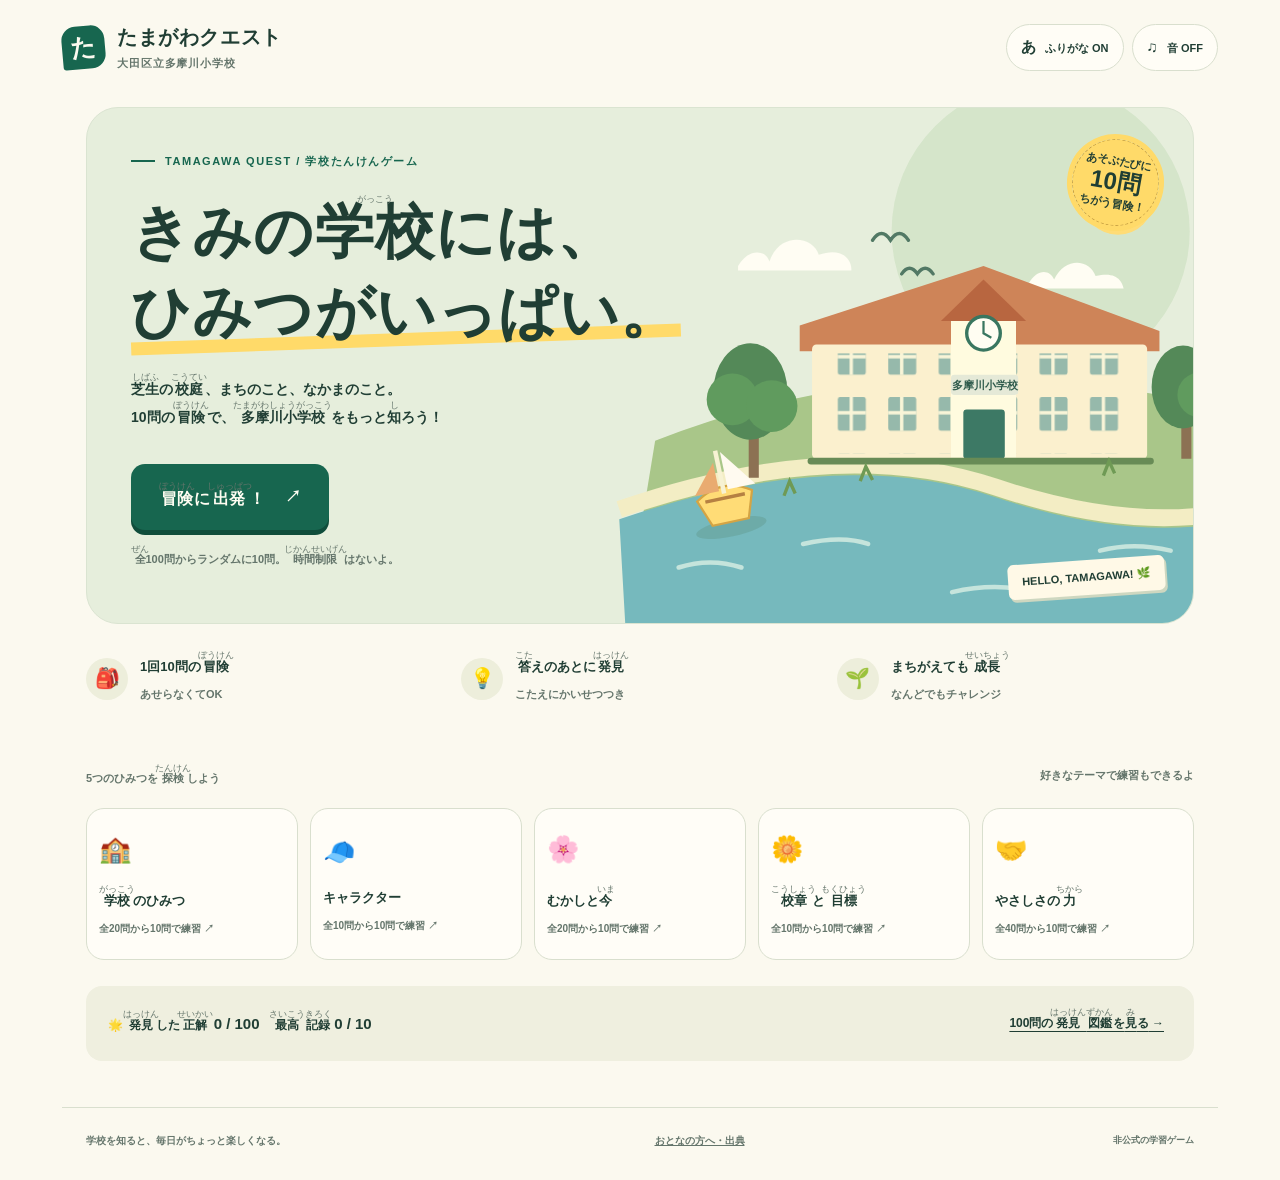
==== commit 066a3c93: "Increase quiz bank to 100 questions and preserve player progress" ====
--- a/たまがわクエスト.html
+++ b/たまがわクエスト.html
@@ -10,7 +10,7 @@
  <header class="topbar"><a class="brand" href="#" id="brand" aria-label="ホームへ"><span class="brand-mark">た</span><span>たまがわクエスト<small>大田区立多摩川小学校</small></span></a><div class="settings"><button id="ruby-toggle" class="tool" aria-pressed="true">あ <span>ふりがな ON</span></button><button id="sound-toggle" class="tool" aria-pressed="false">♫ <span>音 OFF</span></button></div></header>
  <main id="app"></main>
  <footer><span>学校を知ると、毎日がちょっと楽しくなる。</span><button id="sources-button">おとなの方へ・出典</button><span class="footer-note">非公式の学習ゲーム</span></footer>
- <dialog id="info-dialog" aria-labelledby="info-title"><div class="dialog-top"><h2 id="info-title">おとなの方へ</h2><button class="close-button" aria-label="閉じる">×</button></div><p>大田区立多摩川小学校をテーマにした非公式のクイズです。公式サイトを参考にした学校の問題40問と、教育目標をもとにした生活問題10問、合計50問を収録しています。</p><p>通常の冒険では全50問から重複なしで10問をランダムに選び、選択肢の順番も毎回変わります。時間制限はありません。記録はこの端末のブラウザ内に保存され、名前の入力や外部への送信はありません。</p><h3>参照した公式情報</h3><div id="source-list"></div><p class="small">確認日：2026年10月5日。読み上げは端末の対応状況で使えない場合があります。キャラクターの公式画像は使用せず、風景はゲーム用のオリジナルイラストです。</p><button id="clear-data" class="subtle">この端末のゲーム記録を消す</button><p id="clear-message" role="status"></p></dialog>
+ <dialog id="info-dialog" aria-labelledby="info-title"><div class="dialog-top"><h2 id="info-title">おとなの方へ</h2><button class="close-button" aria-label="閉じる">×</button></div><p>大田区立多摩川小学校をテーマにした非公式のクイズです。公式サイトを参考にした学校の問題60問と、教育目標をもとにした生活問題40問、合計100問を収録しています。</p><p>通常の冒険では全100問から重複なしで10問をランダムに選び、選択肢の順番も毎回変わります。時間制限はありません。記録はこの端末のブラウザ内に保存され、名前の入力や外部への送信はありません。</p><h3>参照した公式情報</h3><div id="source-list"></div><p class="small">確認日：2026年10月5日。読み上げは端末の対応状況で使えない場合があります。キャラクターの公式画像は使用せず、風景はゲーム用のオリジナルイラストです。</p><button id="clear-data" class="subtle">この端末のゲーム記録を消す</button><p id="clear-message" role="status"></p></dialog>
  <dialog id="leave-dialog" aria-labelledby="leave-title"><div class="dialog-top"><h2 id="leave-title">冒険をおわる？</h2></div><p>今の冒険の答えは保存されないよ。ホームにもどる？</p><div class="dialog-actions"><button id="keep-playing" class="secondary">つづける</button><button id="confirm-leave" class="primary">ホームにもどる</button></div></dialog>
  <div id="celebration" aria-hidden="true"></div>
 <script>
@@ -21,7 +21,8 @@
   emblem: {name:'校章',url:'https://www.ota-school.ed.jp/tamagawa-es/guide/kosho.html'},
   character: {name:'公認キャラクター',url:'https://www.ota-school.ed.jp/tamagawa-es/guide/tamasiba.html'},
   history: {name:'沿革',url:'https://www.ota-school.ed.jp/tamagawa-es/guide/history.html'},
-  goal: {name:'教育目標',url:'https://www.ota-school.ed.jp/tamagawa-es/guide/goal.html'}
+  goal: {name:'教育目標',url:'https://www.ota-school.ed.jp/tamagawa-es/guide/goal.html'},
+  future: {name:'教科「おおたの未来づくり」（2026年6月の紹介）',url:'https://www.ota-school.ed.jp/tamagawa-es/event/ootanomiraidukuri.html'}
 };
 const CATEGORIES = {
   school:{name:'学校のひみつ',icon:'🏫',color:'#26795e'},
@@ -81,7 +82,58 @@
  ['life','健康な体のために大切なのは？','しっかり休む','毎日夜ふかしする','ねむくても無理をする','休むことも元気な体をつくる大切な一歩だよ。','goal'],
  ['life','自分とちがう意見を聞いたら？','理由を聞いてみる','すぐにわらう','ぜったいに無視する','どうしてそう考えたかを聞くと、発見があるよ。','goal'],
  ['life','自分がまちがえたと気づいたら？','認めてやり直す','だれかのせいにする','かくし続ける','まちがいから学べる人は、少しずつ成長するよ。','goal'],
- ['life','まちを笑顔にするために、できそうなことは？','気持ちよくあいさつ','ごみをちらかす','人のじゃまをする','小さなあいさつや助け合いで、あたたかいまちにしよう。','greeting']
+ ['life','まちを笑顔にするために、できそうなことは？','気持ちよくあいさつ','ごみをちらかす','人のじゃまをする','小さなあいさつや助け合いで、あたたかいまちにしよう。','greeting'],
+ // 追加の50問。最初の50問の順番を保ち、これまでの記録を引き継ぎます。
+ ['school','2026年6月の紹介で、5年生が取り組む学習は？','わたしの町のすてきなところ','世界の砂漠めぐり','月の石を集めよう','自分のまちのよさを見つける学習が紹介されているよ。','future'],
+ ['school','2026年6月の紹介で、6年生がめざす地域の姿は？','笑顔と健康のある地域','だれも話さない地域','お店だけがある地域','6年生は地域の笑顔と健康をテーマに学んでいるよ。','future'],
+ ['school','「おおたの未来づくり」で、ものを考えて作るテーマは？','ものづくり','ものをかくすこと','ものをこわすこと','ものづくりは、この教科のテーマの一つだよ。','future'],
+ ['school','「おおたの未来づくり」は、どんな未来をめざす？','笑顔とあたたかさがあふれる未来','だれも助け合わない未来','すべてを競争で決める未来','地域のみんなが心地よく過ごせる未来を考えるよ。','future'],
+ ['school','「おおたの未来づくり」で、学習に関わる人は？','社会で活躍する人たち','ゲームの中の人物だけ','自分と同じ班の人だけ','実社会で活躍する人との関わりも学びにつなげるよ。','future'],
+ ['school','「おおたの未来づくり」で、自分は地域のどんな存在？','地域の一員','地域と無関係な人','地域の王さま','地域の一員として、よりよい未来に向けて取り組むよ。','future'],
+ ['school','「おおたの未来づくり」で、いろいろ試すことを何という？','試行錯誤','かくれんぼ','丸暗記','試行錯誤は、試してふりかえり、工夫を重ねることだよ。','future'],
+ ['school','「おおたの未来づくり」で、作ったものや取組をどうする？','まわりの人に発信する','だれにも知らせない','すぐにすべて捨てる','作ったものや活動を伝える力も育てるよ。','future'],
+ ['school','「おおたの未来づくり」で、生かしたいのは？','自分とまわりの人のよさ','自分のよさだけ','だれかの苦手なことだけ','一人ひとりのよさや、もち味を生かすことを大切にするよ。','future'],
+ ['school','「おおたの未来づくり」で、調べることと行き来する学びは？','新しいものや取組を創ること','何もせず待つこと','調べたことを忘れること','探究と創造を行き来しながら、学びを深めるよ。','future'],
+ ['history','1956年1月、学校の名前と場所を決めたのは？','大田区議会','外国の議会','テレビ局','開校より前に、大田区議会で学校の名前と場所が決まったよ。','history'],
+ ['history','開校したときの管理室は、いくつあった？','7室','1室','30室','1956年4月の記録には、普通教室17、管理室7とあるよ。','history'],
+ ['history','1989年に、ドライ方式で改修された部屋は？','給食室','音楽室','図書室','給食を作る部屋の改修が、学校の歴史に記録されているよ。','history'],
+ ['history','1999年に行われた、地震に備える工事は？','耐震補強工事','駅を作る工事','校歌を変える工事','学校を地震に備えて補強する工事が行われたよ。','history'],
+ ['history','2002年に整備されたパソコンは何台？','20台','2台','200台','2002年3月に20台のパソコンが整備されたよ。今の台数の問題ではないよ。','history'],
+ ['history','2004年、図書室とパソコン室についたものは？','エアコン','すべり台','大きなプール','2004年7月に二つの部屋にエアコンが設置されたよ。','history'],
+ ['history','2007年の研究発表で取り上げた教科は？','算数','音楽','図工','学校の沿革には、算数の研究校発表と記録されているよ。','history'],
+ ['history','2015年に開設された特別支援教室は？','サポートルーム','ロケットルーム','おばけルーム','一人ひとりの学びを支えるサポートルームが開設されたよ。','history'],
+ ['history','2017年4月に始まった事業の名前は？','放課後子ども広場','夜中の子ども広場','宇宙の子ども広場','学校の歴史に、放課後子ども広場事業の開始が記録されているよ。','history'],
+ ['history','2021年1月に開かれた記念集会は？','開校65周年','開校5周年','開校90周年','2021年には65周年の記念集会が開かれたよ。','history'],
+ ['life','芝生の校庭で遊んだあと、ごみを見つけたら？','先生に相談して片づける','芝生にうめる','友だちに投げる','みんなの場所を大切にしよう。危ないものは自分でさわらず、先生に知らせよう。','goal'],
+ ['life','川辺の学習で見つけた生きものは、まずどうする？','そっと観察する','すぐに踏む','全部持ち帰る','小さな命を大切にしながら、姿や動きを見てみよう。','goal'],
+ ['life','川辺の学習で、みんなから離れてしまいそうなときは？','先生の指示を確認する','一人で遠くへ行く','だまって川に入る','安全に学ぶために、先生の指示を聞いてみんなと行動しよう。','goal'],
+ ['life','まちのすてきな場所を調べるとき、役に立つのは？','何がすてきかメモする','何も見ずに決める','ほかのまちの話だけ写す','自分で見つけたよさと、その理由を書きとめると伝えやすいよ。','goal'],
+ ['life','地域の人にお話を聞く前に、準備したいものは？','聞きたいこと','相手の悪口','勝ち負けの順位','知りたいことを考えておくと、話を聞く時間を大切に使えるよ。','goal'],
+ ['life','地域の人に教えてもらったあと、伝えたい言葉は？','ありがとうございました','もう来ないで','何も言わずに帰ろう','教えてくれた時間や気持ちに、感謝を伝えよう。','goal'],
+ ['life','発表をわかりやすくするために、よい工夫は？','絵や写真も使って説明する','文字を全部かくす','わざと小さな声で話す','聞く人に合わせて、絵や写真、言葉を選んでみよう。','goal'],
+ ['life','調べた情報が本当か迷ったら？','先生と出典を確認する','うわさだけで決める','好きな答えに書きかえる','どこからの情報かを確かめることが、正しく伝える一歩だよ。','goal'],
+ ['life','班のアイデアがうまくいかなかったら、次に何をする？','うまくいかない理由を調べる','班の友だちを責める','試したことを全部かくす','試した結果は大切な手がかり。理由を見つけて次の工夫につなげよう。','goal'],
+ ['life','地域を笑顔にする企画で、まず聞きたいのは？','地域の人が望んでいること','自分の好きなことだけ','ゲームの点数だけ','相手の立場を考えるために、どんなことを望んでいるか聞いてみよう。','goal'],
+ ['life','友だちの作品を見て、まねしたくなったら？','よい工夫を聞いて自分でも考える','名前だけ自分に変える','だまって持ち帰る','友だちの工夫から学び、自分のアイデアも足してみよう。','goal'],
+ ['life','借りた本を読み終えたら？','決められた場所に返す','自分の家にずっと置く','校庭に置いて帰る','次に読む人も気持ちよく使えるように返そう。','goal'],
+ ['life','友だちの持ち物を使いたいときは？','借りてもいいか聞く','だまって取る','返さなくていいと決める','相手の大切なものだから、先に聞いてから使おう。','goal'],
+ ['life','そうじで友だちの担当が終わらないときは？','手伝えることを聞く','わざとごみを増やす','見て笑う','相手に聞いて、できることを助け合おう。','goal'],
+ ['life','ゲームで負けてくやしいとき、よい伝え方は？','くやしい気持ちを言葉で伝える','道具を投げる','友だちをたたく','気持ちを言葉にすると、次の楽しみ方をいっしょに考えられるよ。','goal'],
+ ['life','新しい友だちが遊びに入りたそうなときは？','いっしょに遊ぶ？ と聞く','わざと背を向ける','知らないから追い出す','声をかけると、相手の気持ちを知るきっかけになるよ。','goal'],
+ ['life','友だちがいやだと言ったあだ名は？','使うのをやめる','何度も呼ぶ','みんなに広める','呼ばれる人の気持ちを大切にしよう。','goal'],
+ ['life','だれかが仲間はずれにされていたら？','先生に相談する','見て楽しむ','自分も仲間はずれにする','一人で抱えず、大人といっしょに助ける方法を考えよう。','goal'],
+ ['life','友だちの写真をほかの人に見せたいときは？','本人とおうちの人に確認する','勝手にネットにのせる','名前と住所も広める','写真には相手の気持ちや大切な情報があるよ。大人と確認しよう。','goal'],
+ ['life','みんなで使うタブレットで、知らない画面が出たら？','先生に見せて相談する','何でも押してみる','友だちの名前を入力する','わからないときは、勝手に進めず相談して確かめよう。','goal'],
+ ['life','勉強でわからない言葉があったら？','意味を調べたり聞いたりする','わかったふりを続ける','その言葉を全部消す','わからないことを見つけるのも学びの一歩だよ。','goal'],
+ ['life','長い目標を立てたとき、取り組みやすい方法は？','今日できる小さな目標に分ける','一日で全部終わると決める','何も計画しない','少しずつできたことを確かめながら進めよう。','goal'],
+ ['life','友だちより答えるのに時間がかかるときは？','自分のペースで考える','考えることをやめる','急いで適当に答える','速さだけが大切ではないよ。必要なら先生にヒントを聞こう。','goal'],
+ ['life','自分ができるようになったことを見つけたら？','前の自分と比べて喜ぶ','友だちを見下す','できたことをなかったことにする','自分の成長に気づくと、次の挑戦が楽しみになるよ。','goal'],
+ ['life','友だちのよいところを見つけたら？','具体的に伝える','自分だけでひみつにする','わざと悪く言う','何がすてきだったか伝えると、相手もうれしくなるよ。','goal'],
+ ['life','クラスの係を決めるとき、大切なのは？','みんなの希望を聞いて相談する','声の大きい人だけで決める','いやな係を一人に押しつける','希望やできることを聞き、みんなで納得できる方法を考えよう。','goal'],
+ ['life','話し合いで、まだ話していない人がいたら？','意見を聞いてみる','そのまま勝手に決める','話さないでと伝える','いろいろな意見が集まると、もっとよい方法が見つかるかもしれないよ。','goal'],
+ ['life','発表する友だちが緊張していたら？','うなずきながら聞く','わざと笑う','別の話を始める','あたたかく聞くことも、友だちを支える方法だよ。','goal'],
+ ['life','自分の言葉で友だちを悲しませたと気づいたら？','謝って相手の気持ちを聞く','相手が悪いと決める','何もなかったことにする','自分の言葉をふりかえり、次にどう伝えるか考えよう。','goal'],
+ ['life','学校のよさをまだ知らない人に伝えるなら？','自分が見つけたよさを紹介する','知らないことを作り話にする','ほかの学校を悪く言う','自分の発見を言葉にして、多摩川小学校のよさを伝えてみよう。','goal']
 ];
 const QUESTIONS = QUESTION_ROWS.map((r,i)=>({id:i+1,category:r[0],text:r[1],answer:r[2],choices:r.slice(2,5),explanation:r[5],source:r[6],application:r[0]==='life'}));
 if (typeof module !== 'undefined') module.exports={QUESTIONS,CATEGORIES,SOURCES};
@@ -95,11 +147,12 @@
 delete READINGS['何'];
 Object.assign(READINGS,{'今日':'きょう','何区':'なんく','何丁目':'なんちょうめ','何年':'なんねん','何色':'なにいろ','何月':'なんがつ','何回':'なんかい','三丁目':'さんちょうめ','一丁目':'いっちょうめ','五丁目':'ごちょうめ','南極':'なんきょく','世界':'せかい','元気':'げんき','教室':'きょうしつ','教科書':'きょうかしょ','学校生活':'がっこうせいかつ','大丈夫':'だいじょうぶ','成長':'せいちょう','解説':'かいせつ','時間制限':'じかんせいげん','全校':'ぜんこう','全':'ぜん','回答':'かいとう','回数':'かいすう','練習':'れんしゅう','予習':'よしゅう','最高':'さいこう','確認':'かくにん','参考':'さんこう','番':'ばん','出典':'しゅってん','部屋':'へや','施設':'しせつ','路線':'ろせん','電車':'でんしゃ','学年':'がくねん','誕生':'たんじょう','王':'おう','外国':'がいこく','宇宙旅行':'うちゅうりょこう','宇宙飛行士':'うちゅうひこうし','宇宙観測室':'うちゅうかんそくしつ','宇宙':'うちゅう','冒険者':'ぼうけんしゃ','海底':'かいてい','水族館':'すいぞくかん','映画館':'えいがかん','競争':'きょうそう','徒歩':'とほ','授業':'じゅぎょう','全面':'ぜんめん','場所':'ばしょ','名前':'なまえ','先':'さき','先生':'せんせい','友だち':'ともだち','宝':'たから','通':'とお','声':'こえ','必要':'ひつよう','持':'も','主':'ぬし','続':'つづ','認':'みと','休':'やす','助':'たす','伝':'つた','入学':'にゅうがく','気':'き','話':'はな','人':'ひと','次':'つぎ','青':'あお','組':'く','植':'う','新':'あたら','入':'い','出':'で','同':'おな','小':'ちい','聞':'き','流':'なが','来':'く','見':'み','言':'い','思':'おも','一度':'いちど'});
 Object.assign(READINGS,{'話':'はなし','話し':'はなし','出来事':'できごと','何年生':'なんねんせい','入って':'はいって','入り口':'いりぐち','近':'ちか','学':'まな','砂':'すな','海':'うみ','題材':'だいざい','号':'ごう','紹介':'しょうかい','案内':'あんない','取り組':'とりく','順位':'じゅんい','速':'はや','答':'こた','喜':'よろこ','生まれ':'うまれ','仲間':'なかま','中心':'ちゅうしん','月の世界':'つきのせかい','大好':'だいす','色':'いろ','子ども':'こども','二人':'ふたり','一人':'ひとり','年':'ねん','公式':'こうしき','日':'にち','迎':'むか','長':'なが','歴史':'れきし','元年':'がんねん','行った':'おこなった','三つ':'みっつ','高':'たか','遠':'とお','大き':'おおき','丸':'まる','広':'ひろ','表す':'あらわす','写':'うつ','育':'そだ','心':'こころ','決':'き','想像':'そうぞう','一つ':'ひとつ','出会':'であ','何も':'なにも','目指':'めざ','困':'こま','落とし物':'おとしもの','変':'か','話し合い':'はなしあい','遊':'あそ','勝手':'かって','帰':'かえ','進':'すす','下手':'へた','夜':'よる','一歩':'いっぽ','直':'なお','少':'すこ','4月':'しがつ','5月':'ごがつ','9月':'くがつ','11月':'じゅういちがつ','10月':'じゅうがつ','1月':'いちがつ','12月':'じゅうにがつ'});
+Object.assign(READINGS,{'試行錯誤':'しこうさくご','丸暗記':'まるあんき','取組':'とりくみ','創る':'つくる','創造':'そうぞう','探究':'たんきゅう','発信':'はっしん','一員':'いちいん','存在':'そんざい','無関係':'むかんけい','社会':'しゃかい','活躍':'かつやく','町':'まち','砂漠':'さばく','集め':'あつめ','議会':'ぎかい','テレビ局':'てれびきょく','給食室':'きゅうしょくしつ','改修':'かいしゅう','音楽室':'おんがくしつ','地震':'じしん','耐震補強工事':'たいしんほきょうこうじ','補強':'ほきょう','工事':'こうじ','整備':'せいび','何台':'なんだい','台数':'だいすう','台':'だい','二つ':'ふたつ','設置':'せっち','研究':'けんきゅう','発表':'はっぴょう','算数':'さんすう','図工':'ずこう','特別支援教室':'とくべつしえんきょうしつ','開設':'かいせつ','放課後':'ほうかご','広場':'ひろば','事業':'じぎょう','開始':'かいし','集会':'しゅうかい','片づけ':'かたづけ','危ない':'あぶない','観察':'かんさつ','命':'いのち','姿':'すがた','動き':'うごき','離れ':'はなれ','指示':'しじ','安全':'あんぜん','行動':'こうどう','調べ':'しらべ','準備':'じゅんび','感謝':'かんしゃ','絵':'え','写真':'しゃしん','説明':'せつめい','文字':'もじ','情報':'じょうほう','本当':'ほんとう','結果':'けっか','企画':'きかく','望んで':'のぞんで','作品':'さくひん','借り':'かり','借りて':'かりて','返':'かえ','担当':'たんとう','終わ':'おわ','増や':'ふや','楽し':'たのし','背':'せ','追い':'おい','何度':'なんど','抱え':'かかえ','本人':'ほんにん','入力':'にゅうりょく','勉強':'べんきょう','意味':'いみ','計画':'けいかく','必要':'ひつよう','比べ':'くらべ','見下す':'みくだす','具体的':'ぐたいてき','希望':'きぼう','係':'かかり','押しつけ':'おしつけ','納得':'なっとく','緊張':'きんちょう','別の':'べつの','始め':'はじめ','支える':'ささえる','悲し':'かなし','謝って':'あやまって','悪い':'わるい','悪く':'わるく','作り':'つくり','作る':'つくる','使う':'つかう','使え':'つかえ','使い':'つかい','使うの':'つかうの','踏む':'ふむ','書き':'かき','書く':'かく','捨て':'すて','足して':'たして','呼ばれる':'よばれる','呼ぶ':'よぶ','向け':'むけ','向か':'むか','悪口':'わるぐち','苦手':'にがて','実社会':'じっしゃかい','支え':'ささえ','責め':'せめ','踏':'ふ','押して':'おして','適当':'てきとう','時間':'じかん','道具':'どうぐ','言い':'いい','言う':'いう','言った':'いった','作っ':'つくっ','置':'お','取る':'とる','取っ':'とっ','投げ':'なげ','たたく':'たたく','大人':'おとな','貸す':'かす','聞く':'きく'});
 const readingKeys=Object.keys(READINGS).sort((a,b)=>b.length-a.length);
 const readingRegex=new RegExp(readingKeys.join('|'),'g');
 function escapeHTML(text){return String(text).replace(/[&<>"']/g,c=>({'&':'&amp;','<':'&lt;','>':'&gt;','"':'&quot;',"'":'&#39;'}[c]));}
 function r(text){return `<span class="ruby-text">${escapeHTML(text).replace(readingRegex,word=>`<ruby>${word}<rt aria-hidden="true">${READINGS[word]}</rt></ruby>`)}</span>`;}
-function loadRecord(){try{const raw=JSON.parse(localStorage.getItem(STORAGE_KEY));if(!raw||typeof raw!=='object')return {...DEFAULT_RECORD,learned:[],seen:[]};return {plays:Number.isInteger(raw.plays)&&raw.plays>=0?raw.plays:0,best:Number.isInteger(raw.best)&&raw.best>=0&&raw.best<=10?raw.best:0,learned:Array.isArray(raw.learned)?[...new Set(raw.learned.filter(id=>Number.isInteger(id)&&id>=1&&id<=50))]:[],seen:Array.isArray(raw.seen)?[...new Set(raw.seen.filter(id=>Number.isInteger(id)&&id>=1&&id<=50))]:[],ruby:raw.ruby!==false,sound:raw.sound===true};}catch{return {...DEFAULT_RECORD,learned:[],seen:[]};}}
+function loadRecord(){try{const raw=JSON.parse(localStorage.getItem(STORAGE_KEY));if(!raw||typeof raw!=='object')return {...DEFAULT_RECORD,learned:[],seen:[]};return {plays:Number.isInteger(raw.plays)&&raw.plays>=0?raw.plays:0,best:Number.isInteger(raw.best)&&raw.best>=0&&raw.best<=10?raw.best:0,learned:Array.isArray(raw.learned)?[...new Set(raw.learned.filter(id=>Number.isInteger(id)&&id>=1&&id<=QUESTIONS.length))]:[],seen:Array.isArray(raw.seen)?[...new Set(raw.seen.filter(id=>Number.isInteger(id)&&id>=1&&id<=QUESTIONS.length))]:[],ruby:raw.ruby!==false,sound:raw.sound===true};}catch{return {...DEFAULT_RECORD,learned:[],seen:[]};}}
 function saveRecord(){try{localStorage.setItem(STORAGE_KEY,JSON.stringify(record));}catch{/* 保存できない環境でもゲームは遊べる */}}
 function shuffle(items){const result=[...items];for(let i=result.length-1;i>0;i--){const j=Math.floor(Math.random()*(i+1));[result[i],result[j]]=[result[j],result[i]];}return result;}
 function syncSettings(){document.body.classList.toggle('hide-ruby',!record.ruby);const ruby=document.querySelector('#ruby-toggle');ruby.innerHTML=`あ <span>ふりがな ${record.ruby?'ON':'OFF'}</span>`;ruby.setAttribute('aria-pressed',String(record.ruby));const sound=document.querySelector('#sound-toggle');sound.innerHTML=`♫ <span>音 ${record.sound?'ON':'OFF'}</span>`;sound.setAttribute('aria-pressed',String(record.sound));sound.setAttribute('aria-label',`効果音 ${record.sound?'ON':'OFF'}`);sound.title=`効果音 ${record.sound?'ON':'OFF'}`;}
@@ -108,14 +161,14 @@
 function focusHeading(){requestAnimationFrame(()=>{const heading=app.querySelector('h1,h2');if(heading){heading.setAttribute('tabindex','-1');heading.focus({preventScroll:true});}});}
 function scrollTop(){window.scrollTo({top:0,behavior:'instant'});}
 function schoolScene(){return `<svg viewBox="0 0 560 460" role="img" aria-label="芝生の校庭と学校、多摩川をイメージしたイラスト"><defs><pattern id="windows" width="45" height="50" patternUnits="userSpaceOnUse"><rect x="9" y="8" width="25" height="30" rx="2" fill="#96b9ab"/><path d="M21 8v30M9 22h25" stroke="#f9f5d8" stroke-width="3"/></pattern></defs><circle cx="370" cy="110" r="133" fill="#d5e5ca"/><circle cx="439" cy="81" r="32" fill="#ffdc76"/><path d="M100 141c10-17 25-14 28-4 9-27 39-23 44-6 22-8 30 6 29 14H100" fill="#fffdf3"/><path d="M359 157c8-14 19-13 23-4 10-21 32-18 37-3 20-5 24 6 25 11h-85" fill="#fffdf3"/><path d="M26 297Q260 204 540 269L574 425H5Z" fill="#a9c689"/><path d="M-6 367Q189 300 329 347T570 361v111H0Z" fill="#76b9bd"/><path d="M-6 358Q189 291 329 338T570 352" fill="none" stroke="#f3edc4" stroke-width="15"/><path d="M47 410q28-9 56 0m55-21q35-8 58 0m75 43q40-9 72 0m60-37q30-8 63 0" stroke="#c5e4dc" stroke-width="4" fill="none" stroke-linecap="round"/><path d="M155 194l164-53 157 58v18H155Z" fill="#ce8458"/><rect x="166" y="211" width="299" height="102" rx="4" fill="#fbf0ce"/><rect x="174" y="219" width="280" height="89" fill="url(#windows)"/><rect x="290" y="189" width="58" height="123" fill="#fffbdf"/><path d="M281 190l38-37 38 37" fill="#b86640"/><circle cx="319" cy="201" r="15" fill="#fffdf2" stroke="#397660" stroke-width="3"/><path d="M319 190v11l7 4" fill="none" stroke="#397660" stroke-width="2"/><rect x="301" y="269" width="37" height="44" rx="3" fill="#3d7965"/><path d="M165 315h303" stroke="#688b56" stroke-width="6" stroke-linecap="round"/><rect x="290" y="238" width="60" height="18" rx="3" fill="#e5e9d7"/><text x="320" y="251" text-anchor="middle" font-size="10" fill="#305b4c" font-family="sans-serif">多摩川小学校</text><path d="M114 280v50M500 273v40" stroke="#8c7153" stroke-width="9"/><ellipse cx="111" cy="253" rx="33" ry="43" fill="#548958"/><circle cx="95" cy="260" r="23" fill="#609b5e"/><circle cx="130" cy="266" r="23" fill="#609b5e"/><ellipse cx="497" cy="249" rx="28" ry="37" fill="#548958"/><circle cx="512" cy="256" r="20" fill="#609b5e"/><path d="M209 333l5-13 6 12m206-4l5-13 5 11m-295 20l5-13 5 11" stroke="#6f9a55" stroke-width="3" fill="none"/><path d="M220 118q8-12 16 0q8-12 16 0m-6 30q7-10 14 0q7-10 14 0" stroke="#527965" stroke-width="3" fill="none" stroke-linecap="round"/><g transform="translate(88 346) rotate(-12)"><ellipse cy="29" rx="32" ry="8" fill="#649e94" opacity=".5"/><path d="M-25 0q25-17 50 0L17 24h-33Z" fill="#ffdc76" stroke="#d4a444" stroke-width="2"/><path d="M-18 2h36" stroke="#b68142" stroke-width="3"/><path d="M0-2v-39" stroke="#f7f2d3" stroke-width="4"/><path d="M4-39v34h25Z" fill="#fffaf0"/><path d="M-4-31v26h-22Z" fill="#e9ab70"/></g></svg>`;}
-function home(){stopSpeech();state.screen='home';app.innerHTML=`<section class="hero"><div class="hero-copy"><div class="eyebrow">TAMAGAWA QUEST / 学校たんけんゲーム</div><h1>${r('きみの学校には、')}<br><span class="highlight">${r('ひみつがいっぱい。')}</span></h1><p>${r('芝生の校庭、まちのこと、なかまのこと。')}<br>${r('10問の冒険で、多摩川小学校をもっと知ろう！')}</p><button class="primary" id="start">${r('冒険に出発！')} <span aria-hidden="true">↗</span></button><p class="start-caption">${r('全50問からランダムに10問。時間制限はないよ。')}</p></div><div class="scene">${schoolScene()}<div class="mini-sticker"><span>あそぶたびに</span><b>10問</b><span>ちがう冒険！</span></div><div class="scene-label">HELLO, TAMAGAWA! 🌿</div></div></section><div class="features"><div class="feature"><span class="feature-icon">🎒</span><div><b>${r('1回10問の冒険')}</b><small>${r('あせらなくてOK')}</small></div></div><div class="feature"><span class="feature-icon">💡</span><div><b>${r('答えのあとに発見')}</b><small>${r('こたえにかいせつつき')}</small></div></div><div class="feature"><span class="feature-icon">🌱</span><div><b>${r('まちがえても成長')}</b><small>${r('なんどでもチャレンジ')}</small></div></div></div><div class="section-heading"><h2>${r('5つのひみつを探検しよう')}</h2><span>好きなテーマで練習もできるよ</span></div><div class="category-grid">${Object.entries(CATEGORIES).map(([id,c])=>`<button class="category-card" data-category="${id}" aria-label="${c.name}の10問を練習"><span class="icon" aria-hidden="true">${c.icon}</span><b>${r(c.name)}</b><small>${id==='life'?'生活クイズ':'学校クイズ'} · 10問で練習 ↗</small></button>`).join('')}</div><div class="bottom-strip"><p>🌟 ${r('発見した正解')} <b>${record.learned.length} / 50</b>　${r('最高記録')} <b>${record.best} / 10</b></p><button class="subtle" id="open-collection">${r('50問の発見図鑑を見る')} →</button></div>`;document.querySelector('#start').onclick=()=>startGame();app.querySelectorAll('[data-category]').forEach(btn=>btn.onclick=()=>startGame('category',btn.dataset.category));document.querySelector('#open-collection').onclick=()=>collection();syncSettings();}
+function home(){stopSpeech();state.screen='home';app.innerHTML=`<section class="hero"><div class="hero-copy"><div class="eyebrow">TAMAGAWA QUEST / 学校たんけんゲーム</div><h1>${r('きみの学校には、')}<br><span class="highlight">${r('ひみつがいっぱい。')}</span></h1><p>${r('芝生の校庭、まちのこと、なかまのこと。')}<br>${r('10問の冒険で、多摩川小学校をもっと知ろう！')}</p><button class="primary" id="start">${r('冒険に出発！')} <span aria-hidden="true">↗</span></button><p class="start-caption">${r(`全${QUESTIONS.length}問からランダムに10問。時間制限はないよ。`)}</p></div><div class="scene">${schoolScene()}<div class="mini-sticker"><span>あそぶたびに</span><b>10問</b><span>ちがう冒険！</span></div><div class="scene-label">HELLO, TAMAGAWA! 🌿</div></div></section><div class="features"><div class="feature"><span class="feature-icon">🎒</span><div><b>${r('1回10問の冒険')}</b><small>${r('あせらなくてOK')}</small></div></div><div class="feature"><span class="feature-icon">💡</span><div><b>${r('答えのあとに発見')}</b><small>${r('こたえにかいせつつき')}</small></div></div><div class="feature"><span class="feature-icon">🌱</span><div><b>${r('まちがえても成長')}</b><small>${r('なんどでもチャレンジ')}</small></div></div></div><div class="section-heading"><h2>${r('5つのひみつを探検しよう')}</h2><span>好きなテーマで練習もできるよ</span></div><div class="category-grid">${Object.entries(CATEGORIES).map(([id,c])=>`<button class="category-card" data-category="${id}" aria-label="${c.name}の10問を練習"><span class="icon" aria-hidden="true">${c.icon}</span><b>${r(c.name)}</b><small>全${QUESTIONS.filter(q=>q.category===id).length}問から10問で練習 ↗</small></button>`).join('')}</div><div class="bottom-strip"><p>🌟 ${r('発見した正解')} <b>${record.learned.length} / ${QUESTIONS.length}</b>　${r('最高記録')} <b>${record.best} / 10</b></p><button class="subtle" id="open-collection">${r(`${QUESTIONS.length}問の発見図鑑を見る`)} →</button></div>`;document.querySelector('#start').onclick=()=>startGame();app.querySelectorAll('[data-category]').forEach(btn=>btn.onclick=()=>startGame('category',btn.dataset.category));document.querySelector('#open-collection').onclick=()=>collection();syncSettings();}
 function startGame(mode='normal',category,ids){stopSpeech();let pool=mode==='review'?QUESTIONS.filter(q=>ids.includes(q.id)):mode==='category'?QUESTIONS.filter(q=>q.category===category):QUESTIONS;const session=shuffle(pool).slice(0,10).map(q=>({...q,options:shuffle(q.choices)}));state={screen:'quiz',session,index:0,answers:[],mode,category,locked:false};scrollTop();renderQuestion();}
 function renderQuestion(){stopSpeech();const q=state.session[state.index],c=CATEGORIES[q.category];const mode=state.mode==='normal'?'学校たんけん':state.mode==='review'?'もう一度チャレンジ':`${c.name}の練習`;app.innerHTML=`<section class="quest-shell"><div class="quest-header"><button class="subtle" id="leave">← ${r('ホームへ')}</button><span class="mode-label">${r(mode)}</span><span class="star-counter">★ ${state.answers.filter(a=>a.correct).length}</span></div><div class="quest-header"><div class="question-count">${state.index+1} <small>/ ${state.session.length} 問</small></div><small class="practice-note">${state.mode==='normal'?'毎回ランダムな10問':'テーマをしぼって練習中'}</small></div><div class="progress-map" aria-label="${state.index+1}問目、全${state.session.length}問">${state.session.map((_,i)=>`<span class="step ${i<state.index?'done':i===state.index?'current':''}"></span>`).join('')}</div><div class="quiz-card"><div class="card-meta"><span class="category-tag">${c.icon} ${r(c.name)}</span><button class="read-button" id="read" ${'speechSynthesis'in window?'':'disabled'} aria-label="問題と選択肢を読み上げる">◖)) ${r('読み上げ')}</button></div><h2 class="question-text">${r(q.text)}</h2><div class="choices" aria-label="答えを一つ選んでね">${q.options.map((option,i)=>`<button class="choice" data-option="${i}"><span class="choice-letter" aria-hidden="true">${['A','B','C'][i]}</span><span>${r(option)}</span><span class="answer-mark" aria-hidden="true"></span></button>`).join('')}</div><div id="answer-area" aria-live="polite" aria-atomic="true"></div></div><p class="quiz-hint">${r('答えだと思うものを1つ選んでね。まちがえても大丈夫！')}<br><span>キーボードでも遊べるよ：1・2・3 で答える</span></p></section>`;app.querySelectorAll('.choice').forEach(btn=>btn.onclick=()=>answerQuestion(Number(btn.dataset.option)));document.querySelector('#read').onclick=()=>readQuestion(q);document.querySelector('#leave').onclick=requestLeave;focusHeading();}
 function readQuestion(q){stopSpeech();const convert=s=>s.replace(/河犬/g,'かけん').replace(/武蔵新田/g,'むさしにった');const speech=new SpeechSynthesisUtterance(convert(q.text)+'。'+q.options.map((o,i)=>`${i+1}番。${convert(o)}`).join('。'));speech.lang='ja-JP';speech.rate=.88;const voices=speechSynthesis.getVoices();const jp=voices.find(v=>v.lang.startsWith('ja'));if(jp)speech.voice=jp;speechSynthesis.speak(speech);}
 function answerQuestion(index){if(state.screen!=='quiz'||state.locked||!Number.isInteger(index)||index<0||index>2)return;state.locked=true;stopSpeech();const q=state.session[state.index],selected=q.options[index],correct=selected===q.answer;state.answers.push({question:q,selected,correct});document.querySelector('.star-counter').textContent=`★ ${state.answers.filter(a=>a.correct).length}`;app.querySelectorAll('.choice').forEach((btn,i)=>{btn.disabled=true;if(q.options[i]===q.answer){btn.classList.add('correct');btn.querySelector('.answer-mark').textContent='○';btn.setAttribute('aria-label',`${q.options[i]}、正解`);}else if(i===index){btn.classList.add('wrong');btn.querySelector('.answer-mark').textContent='△';btn.setAttribute('aria-label',`${q.options[i]}、選んだ答え`);}else btn.classList.add('dim');});playSound(correct?'correct':'miss');const last=state.index===state.session.length-1;document.querySelector('#answer-area').innerHTML=`<div class="feedback ${correct?'':'missed'}"><h3>${correct?`🌟 ${r('正解！ ひみつを発見！')}`:`🌱 ${r('おしい！ ひとつ学べたね。')}`}</h3>${correct?'':`<p>${r('正解は')} <strong>「${r(q.answer)}」</strong></p>`}<p>${r(q.explanation)}</p><a class="source-link" href="${SOURCES[q.source].url}" target="_blank" rel="noopener noreferrer">${q.application?'目標をもとにしたオリジナル問題 · ':''}出典：${SOURCES[q.source].name} ↗</a></div><div class="next-row"><button id="next" class="primary">${r(last?'冒険の結果を見る':'次の問題へ')} <span aria-hidden="true">→</span></button></div>`;document.querySelector('#next').onclick=()=>{if(last)finishGame();else{state.index++;state.locked=false;renderQuestion();scrollTop();}};requestAnimationFrame(()=>document.querySelector('#next').focus({preventScroll:true}));}
-function finishGame(){state.screen='result';stopSpeech();const score=state.answers.filter(a=>a.correct).length;if(state.mode==='normal'){record.plays++;record.best=Math.max(record.best,score);}record.learned=[...new Set([...record.learned,...state.answers.filter(a=>a.correct).map(a=>a.question.id)])];record.seen=[...new Set([...record.seen,...state.answers.map(a=>a.question.id)])];saveRecord();const misses=state.answers.filter(a=>!a.correct).map(a=>a.question.id);const title=score===10?'たまがわ博士、誕生！':score>=7?'学校たんけん名人！':score>=4?'ひみつハンター！':'冒険の第一歩、達成！';const message=score===10?'ぜんぶのひみつを見つけたね。次の冒険も待っているよ！':score>=7?'すてきな発見がたくさん！ もう一度で、もっとくわしくなれるよ。':'今日の発見は、きみの宝もの。もう一度やると、きっとわかるよ。';app.innerHTML=`<section class="quest-shell"><div class="result-heading"><div class="eyebrow">QUEST COMPLETE</div><div class="result-medal" aria-hidden="true">${score===10?'🏆':score>=7?'🏅':'🌻'}</div><h1>${r(title)}</h1><div class="score" aria-label="${state.session.length}問中${score}問正解">${score}<small> / ${state.session.length}問</small></div><p>${r(message)}</p>${state.mode==='normal'?'':`<p class="quiet-note">練習の結果だよ。最高記録はランダムな10問の冒険で更新できるよ。</p>`}</div><div class="result-buttons"><button class="primary" id="again">${r('新しい10問に挑戦')} ↗</button>${misses.length?`<button class="secondary" id="retry">${r('まちがえた問題を復習')} (${misses.length})</button>`:''}<button class="secondary" id="back-home">ホームへ</button></div><div class="result-card"><div class="result-summary"><div>${r('最高記録')}<b>${record.best} / 10</b></div><div>${r('図鑑の正解')}<b>${record.learned.length} / 50</b></div><div>${r('冒険した回数')}<b>${record.plays} 回</b></div></div><div class="section-heading"><h2>${r('今日の発見をふりかえろう')}</h2><span>タップで答えを見る</span></div>${state.answers.map(a=>reviewRow(a.question,a)).join('')}</div><p class="quiet-note">${r('まちがいは、新しい発見の入り口。何回でも遊んでね。')}</p></section>`;document.querySelector('#again').onclick=()=>startGame();document.querySelector('#back-home').onclick=()=>{home();scrollTop();focusHeading();};if(misses.length)document.querySelector('#retry').onclick=()=>startGame('review',null,misses);scrollTop();focusHeading();playSound('finish');celebrate();}
+function finishGame(){state.screen='result';stopSpeech();const score=state.answers.filter(a=>a.correct).length;if(state.mode==='normal'){record.plays++;record.best=Math.max(record.best,score);}record.learned=[...new Set([...record.learned,...state.answers.filter(a=>a.correct).map(a=>a.question.id)])];record.seen=[...new Set([...record.seen,...state.answers.map(a=>a.question.id)])];saveRecord();const misses=state.answers.filter(a=>!a.correct).map(a=>a.question.id);const title=score===10?'たまがわ博士、誕生！':score>=7?'学校たんけん名人！':score>=4?'ひみつハンター！':'冒険の第一歩、達成！';const message=score===10?'ぜんぶのひみつを見つけたね。次の冒険も待っているよ！':score>=7?'すてきな発見がたくさん！ もう一度で、もっとくわしくなれるよ。':'今日の発見は、きみの宝もの。もう一度やると、きっとわかるよ。';app.innerHTML=`<section class="quest-shell"><div class="result-heading"><div class="eyebrow">QUEST COMPLETE</div><div class="result-medal" aria-hidden="true">${score===10?'🏆':score>=7?'🏅':'🌻'}</div><h1>${r(title)}</h1><div class="score" aria-label="${state.session.length}問中${score}問正解">${score}<small> / ${state.session.length}問</small></div><p>${r(message)}</p>${state.mode==='normal'?'':`<p class="quiet-note">練習の結果だよ。最高記録はランダムな10問の冒険で更新できるよ。</p>`}</div><div class="result-buttons"><button class="primary" id="again">${r('新しい10問に挑戦')} ↗</button>${misses.length?`<button class="secondary" id="retry">${r('まちがえた問題を復習')} (${misses.length})</button>`:''}<button class="secondary" id="back-home">ホームへ</button></div><div class="result-card"><div class="result-summary"><div>${r('最高記録')}<b>${record.best} / 10</b></div><div>${r('図鑑の正解')}<b>${record.learned.length} / ${QUESTIONS.length}</b></div><div>${r('冒険した回数')}<b>${record.plays} 回</b></div></div><div class="section-heading"><h2>${r('今日の発見をふりかえろう')}</h2><span>タップで答えを見る</span></div>${state.answers.map(a=>reviewRow(a.question,a)).join('')}</div><p class="quiet-note">${r('まちがいは、新しい発見の入り口。何回でも遊んでね。')}</p></section>`;document.querySelector('#again').onclick=()=>startGame();document.querySelector('#back-home').onclick=()=>{home();scrollTop();focusHeading();};if(misses.length)document.querySelector('#retry').onclick=()=>startGame('review',null,misses);scrollTop();focusHeading();playSound('finish');celebrate();}
 function reviewRow(q,result){return `<details class="review-row"><summary><span class="review-icon ${result&&!result.correct?'miss':''}" aria-hidden="true">${result?(result.correct?'○':'△'):CATEGORIES[q.category].icon}</span><span>${result?'':`<span class="collection-meta">No.${String(q.id).padStart(2,'0')} · ${CATEGORIES[q.category].name}${record.learned.includes(q.id)?'<span class="learned">✓ 正解したよ</span>':''}</span>`}${r(q.text)}</span><span class="review-arrow" aria-hidden="true">＋</span></summary><div class="review-body">${result&&!result.correct?`<p>きみの答え：${r(result.selected)}</p>`:''}<p>${r('正解')}：<strong>${r(q.answer)}</strong></p><p>${r(q.explanation)}</p><a class="source-link" href="${SOURCES[q.source].url}" target="_blank" rel="noopener noreferrer">${q.application?'生活クイズの参考：':'出典：'}${SOURCES[q.source].name} ↗</a></div></details>`;}
-function collection(filter='all'){stopSpeech();state.screen='collection';const list=filter==='all'?QUESTIONS:QUESTIONS.filter(q=>q.category===filter);app.innerHTML=`<section class="quest-shell"><button class="subtle" id="back-home">← ホームへ</button><div class="collection-header"><div class="eyebrow">DISCOVERY NOTEBOOK</div><h1>${r('50問の発見図鑑')}</h1><p class="small">${r('答えを見て、学校のひみつを予習しよう。')}<br>${r('正解した問題')} ${record.learned.length} / 50 · ${r('出会った問題')} ${record.seen.length} / 50</p></div><div class="filter-tabs" aria-label="テーマで絞り込み"><button data-filter="all" class="${filter==='all'?'active':''}" aria-pressed="${filter==='all'}">すべて · 50</button>${Object.entries(CATEGORIES).map(([id,c])=>`<button data-filter="${id}" class="${filter===id?'active':''}" aria-pressed="${filter===id}">${c.icon} ${r(c.name)}</button>`).join('')}</div><div class="collection-list">${list.map(q=>reviewRow(q)).join('')}</div></section>`;app.querySelectorAll('[data-filter]').forEach(btn=>btn.onclick=()=>collection(btn.dataset.filter));document.querySelector('#back-home').onclick=()=>{home();scrollTop();focusHeading();};}
+function collection(filter='all'){stopSpeech();state.screen='collection';const list=filter==='all'?QUESTIONS:QUESTIONS.filter(q=>q.category===filter);app.innerHTML=`<section class="quest-shell"><button class="subtle" id="back-home">← ホームへ</button><div class="collection-header"><div class="eyebrow">DISCOVERY NOTEBOOK</div><h1>${r(`${QUESTIONS.length}問の発見図鑑`)}</h1><p class="small">${r('答えを見て、学校のひみつを予習しよう。')}<br>${r('正解した問題')} ${record.learned.length} / ${QUESTIONS.length} · ${r('出会った問題')} ${record.seen.length} / ${QUESTIONS.length}</p></div><div class="filter-tabs" aria-label="テーマで絞り込み"><button data-filter="all" class="${filter==='all'?'active':''}" aria-pressed="${filter==='all'}">すべて · ${QUESTIONS.length}</button>${Object.entries(CATEGORIES).map(([id,c])=>`<button data-filter="${id}" class="${filter===id?'active':''}" aria-pressed="${filter===id}">${c.icon} ${r(c.name)}</button>`).join('')}</div><div class="collection-list">${list.map(q=>reviewRow(q)).join('')}</div></section>`;app.querySelectorAll('[data-filter]').forEach(btn=>btn.onclick=()=>collection(btn.dataset.filter));document.querySelector('#back-home').onclick=()=>{home();scrollTop();focusHeading();};}
 function celebrate(){if(matchMedia('(prefers-reduced-motion: reduce)').matches)return;const container=document.querySelector('#celebration');container.replaceChildren();for(let i=0;i<36;i++){const bit=document.createElement('i');bit.className='confetti';bit.style.left=`${Math.random()*100}%`;bit.style.background=['#ffda69','#4d9270','#69aeb4','#e5a77d'][i%4];bit.style.animationDelay=`${Math.random()*.65}s`;bit.style.transform=`rotate(${Math.random()*180}deg)`;container.append(bit);}setTimeout(()=>container.replaceChildren(),3400);}
 function requestLeave(){stopSpeech();if(state.screen==='quiz')document.querySelector('#leave-dialog').showModal();else{home();scrollTop();focusHeading();}}
 document.querySelector('#brand').onclick=event=>{event.preventDefault();requestLeave();};
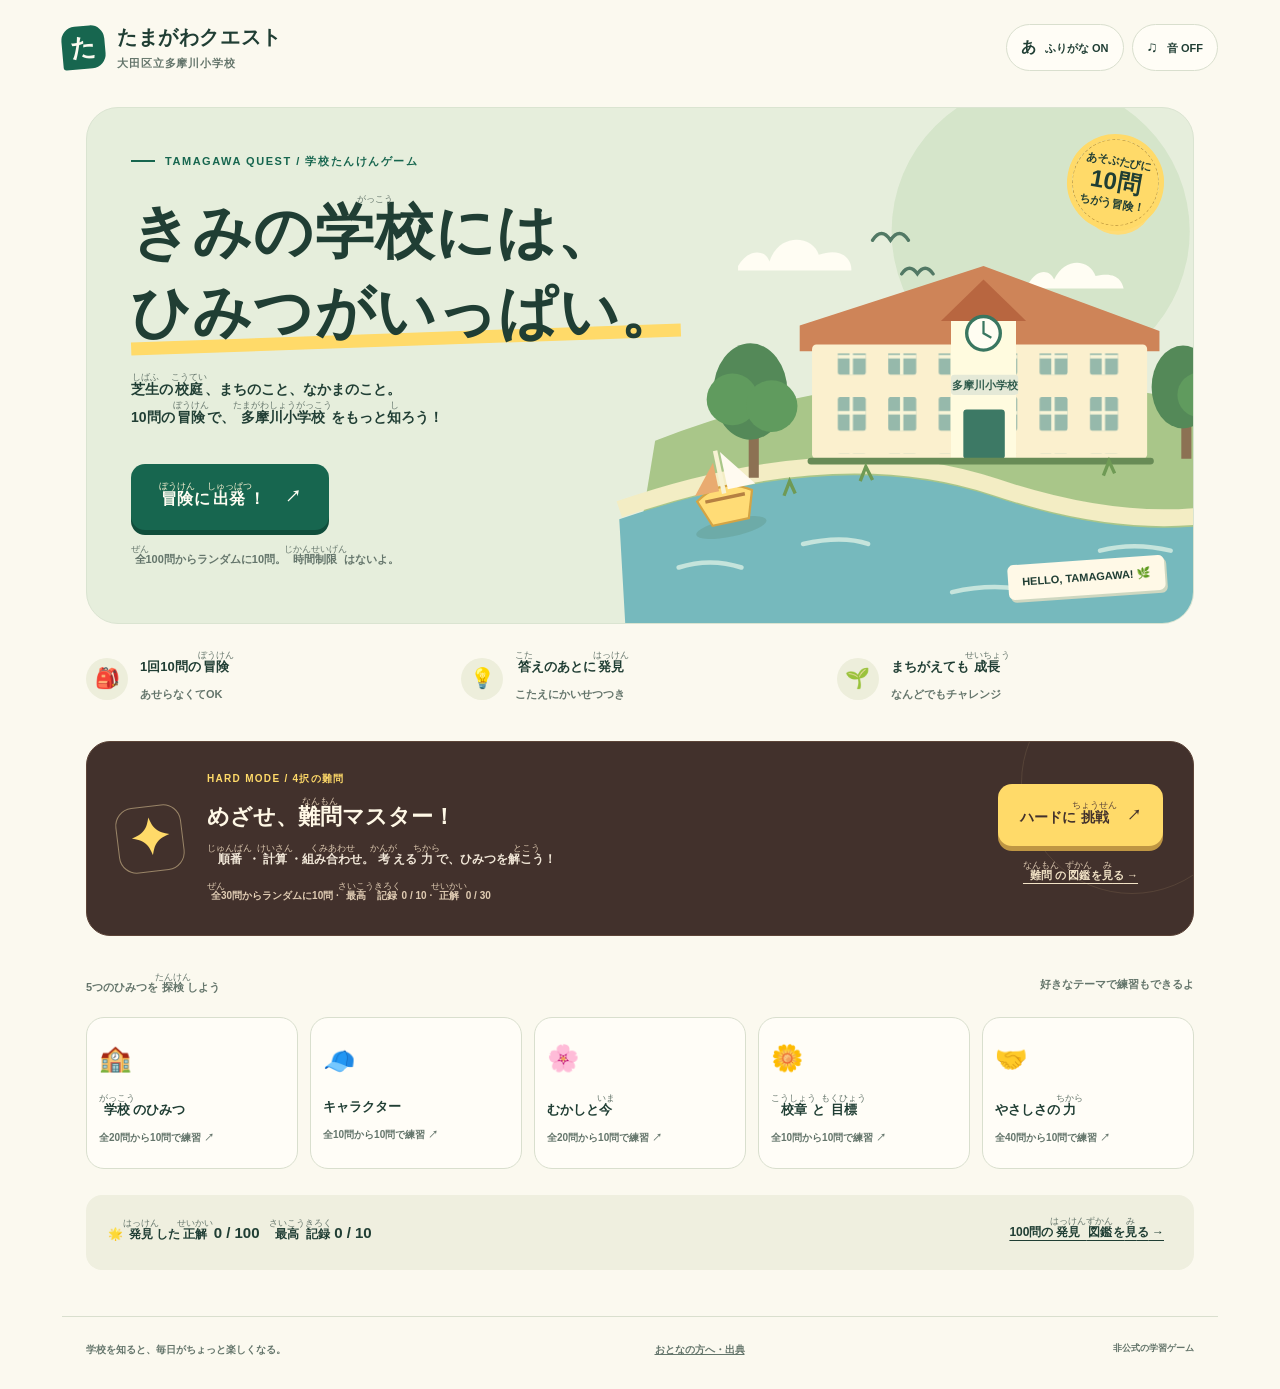
==== commit 0ebe046d: "Add hard mode with 30 dedicated four-choice questions and separate progress" ====
--- a/たまがわクエスト.html
+++ b/たまがわクエスト.html
@@ -5,12 +5,24 @@
 *{box-sizing:border-box}body{margin:0;background:var(--paper);color:var(--ink);font-family:"UD デジタル 教科書体 NK-R","BIZ UDGothic","Yu Gothic",Meiryo,sans-serif;font-weight:600;line-height:1.75}button,a{-webkit-tap-highlight-color:transparent}button{font:inherit;cursor:pointer}button:disabled{cursor:default}button,a{touch-action:manipulation}button:focus-visible,a:focus-visible,summary:focus-visible{outline:3px solid #df813c;outline-offset:5px}button{color:inherit}a{color:var(--green)}.topbar{max-width:1220px;margin:auto;display:flex;justify-content:space-between;align-items:center;padding:24px 32px;gap:16px}.brand{display:flex;align-items:center;gap:12px;text-decoration:none;color:var(--ink);font-size:20px;line-height:1.35;letter-spacing:.03em}.brand small{display:block;font-size:11px;margin-top:5px;color:var(--muted);letter-spacing:.08em}.brand-mark{width:43px;height:43px;background:var(--green);color:var(--paper);display:grid;place-items:center;font-size:25px;border-radius:14px 14px 14px 3px;transform:rotate(-5deg)}.settings{display:flex;gap:8px}.tool{border:1px solid var(--line);border-radius:30px;background:#fffdf6;padding:9px 14px;font-size:15px}.tool span{font-size:11px;margin-left:5px}main{max-width:1156px;margin:12px auto 0;padding:0 24px;min-height:72vh}.eyebrow{display:flex;align-items:center;gap:10px;font-size:11px;letter-spacing:.14em;color:var(--green)}.eyebrow:before{content:"";width:24px;height:2px;background:var(--green)}.hero{position:relative;border-radius:32px;overflow:hidden;background:#e6eedc;min-height:475px;display:grid;grid-template-columns:1.03fr 1fr;border:1px solid #dae4d1}.hero-copy{padding:44px 0 42px 44px;z-index:2}h1{font-size:clamp(34px,4.8vw,59px);line-height:1.35;letter-spacing:.02em;margin:22px 0 20px;font-weight:900}h1 .highlight{display:inline-block;position:relative}h1 .highlight:after{content:"";position:absolute;bottom:6px;left:0;right:0;height:13px;background:var(--yellow);z-index:-1;transform:rotate(-2deg)}.hero p{font-size:14px;line-height:2}.hero .primary{margin-top:19px}.primary,.secondary{border:0;border-radius:14px;padding:17px 28px;font-weight:800;font-size:16px;display:inline-flex;gap:20px;justify-content:center;align-items:center}.primary{color:#fffdf2;background:var(--green);box-shadow:0 5px 0 var(--green-dark);transition:transform .15s,box-shadow .15s}.primary:hover{background:#23785d;transform:translateY(-2px)}.primary:active{transform:translateY(4px);box-shadow:0 1px 0 var(--green-dark)}.secondary{background:#fffdf6;border:1px solid var(--line);font-size:14px}.secondary:hover{background:#e8efdf}.start-caption{font-size:11px!important;color:var(--muted);margin-top:14px}.scene{position:relative;align-self:stretch;min-width:0;display:flex;align-items:center;justify-content:center}.scene svg{width:125%;height:100%;overflow:visible}.scene-label{position:absolute;bottom:28px;right:28px;font-size:11px;background:#fff9e7;padding:8px 14px;border-radius:6px;transform:rotate(-4deg);box-shadow:2px 3px 0 #ced7c0}.mini-sticker{position:absolute;top:31px;right:34px;background:var(--yellow);width:87px;height:87px;display:grid;place-content:center;text-align:center;line-height:1.2;border-radius:50%;transform:rotate(10deg);font-size:11px;border:1px dashed #c9a243;outline:5px solid var(--yellow)}.mini-sticker b{font-size:24px}.features{display:grid;grid-template-columns:repeat(3,1fr);gap:18px;padding:26px 0}.feature{display:flex;gap:12px;align-items:center}.feature-icon{width:42px;height:42px;display:grid;place-items:center;background:#edeedb;border-radius:50%;font-size:20px}.feature b{font-size:13px;display:block}.feature small{font-size:11px;color:var(--muted)}.section-heading{display:flex;justify-content:space-between;align-items:center;gap:15px;margin:26px 0 16px}.section-heading h2{font-size:19px;margin:0}.section-heading span{font-size:11px;color:var(--muted)}.category-grid{display:grid;grid-template-columns:repeat(5,1fr);gap:12px}.category-card{background:#fffdf7;border:1px solid var(--line);border-radius:18px;padding:18px 12px;text-align:left;transition:.2s}.category-card:hover{transform:translateY(-4px);border-color:var(--green)}.category-card .icon{display:block;font-size:26px;margin-bottom:11px}.category-card b{display:block;font-size:13px}.category-card small{font-size:10px;color:var(--muted)}.bottom-strip{display:flex;justify-content:space-between;gap:20px;align-items:center;margin:26px 0;padding:19px 22px;background:#efefdf;border-radius:16px}.bottom-strip p{margin:0;font-size:12px}.bottom-strip b{font-size:15px}.subtle{border:0;background:none;text-decoration:underline;text-underline-offset:4px;font-size:12px;padding:8px}.quest-shell{max-width:840px;margin:26px auto}.quest-header{display:flex;justify-content:space-between;align-items:center;gap:10px}.quest-header .subtle{color:var(--muted)}.mode-label{font-size:12px;color:var(--green)}.question-count{font-size:24px;font-weight:900}.question-count small{font-size:13px;color:var(--muted)}.progress-map{display:flex;align-items:center;gap:7px;margin:20px 0 28px}.step{flex:1;height:8px;border-radius:10px;background:#e1e6d7}.step.done{background:var(--green)}.step.current{background:#e8b43f}.quiz-card{background:#fffdf7;border:1px solid var(--line);border-radius:28px;padding:34px 40px;box-shadow:0 8px 0 #eeeedf;animation:arrive .35s ease}.card-meta{display:flex;align-items:center;justify-content:space-between;gap:10px}.category-tag{font-size:12px;border-radius:8px;background:#e9efdf;padding:7px 12px}.read-button{border:0;background:none;font-size:12px;padding:9px;display:flex;gap:5px;align-items:center}.read-button:disabled{opacity:.45}.question-text{font-size:clamp(22px,3vw,30px);line-height:1.85;margin:28px 0;min-height:94px;letter-spacing:.025em}ruby{ruby-align:center}rt{font-size:9px;font-weight:500;color:var(--muted);letter-spacing:0}.hide-ruby rt{visibility:hidden}.choices{display:grid;gap:12px}.choice{display:flex;align-items:center;text-align:left;border:2px solid #e0e5d6;border-radius:15px;background:#fffefa;padding:16px 20px;gap:18px;min-height:71px;font-size:18px;transition:.15s}.choice:hover:not(:disabled){border-color:var(--green);background:#f0f5e7;transform:translateX(3px)}.choice-letter{flex-shrink:0;width:31px;height:31px;display:grid;place-items:center;border-radius:10px;background:#edf0e5;font-size:13px}.choice.correct{border-color:#267455;background:#edf5e4}.choice.correct .choice-letter{background:var(--green);color:white}.choice.wrong{border-color:#bf694d;background:#fff1e9}.choice.wrong .choice-letter{background:#a14f3a;color:#fff}.choice.dim{opacity:.55}.answer-mark{margin-left:auto;font-size:22px;flex-shrink:0}.feedback{padding:22px 24px;background:#edf4e5;border-radius:16px;margin-top:22px;animation:arrive .25s}.feedback.missed{background:#fff2e1}.feedback h3{margin:0 0 9px;font-size:21px}.feedback p{margin:6px 0;font-size:15px;line-height:1.9}.source-link{font-size:11px}.next-row{display:flex;justify-content:flex-end;margin-top:18px}.quiz-hint{text-align:center;font-size:11px;color:var(--muted);margin:20px 0}.star-counter{font-size:14px;color:#926719}.result-heading{text-align:center}.result-heading .eyebrow{justify-content:center}.result-heading h1{font-size:36px;margin:13px 0}.result-medal{font-size:64px;line-height:1.2;margin:12px 0}.score{font-size:72px;color:var(--green);font-weight:900;line-height:1.4}.score small{font-size:22px;color:var(--muted)}.result-heading p{font-size:14px}.result-buttons{display:flex;justify-content:center;gap:12px;flex-wrap:wrap;margin:25px 0}.result-card{background:#fffdf7;border:1px solid var(--line);border-radius:24px;padding:28px;margin-top:24px}.result-summary{display:flex;justify-content:space-around;gap:10px;font-size:13px;padding-bottom:20px;border-bottom:1px dashed var(--line)}.result-summary b{display:block;color:var(--green);font-size:23px}.review-row{border-bottom:1px solid #e8ebdf;padding:15px 0}.review-row:last-child{border-bottom:0}summary{cursor:pointer;display:flex;align-items:center;gap:12px;font-size:14px;list-style:none}summary::-webkit-details-marker{display:none}.review-icon{flex-shrink:0;width:25px;height:25px;border-radius:50%;background:#e8f0de;color:var(--green);display:grid;place-items:center}.review-icon.miss{color:#9a4a2b;background:#ffeedb}.review-arrow{margin-left:auto}.review-body{font-size:13px;padding:12px 0 0 37px}.review-body p{margin:5px 0}.review-body strong{color:var(--green)}.collection-header h1{font-size:34px;margin:18px 0}.filter-tabs{display:flex;gap:8px;flex-wrap:wrap;margin:22px 0}.filter-tabs button{border:1px solid var(--line);background:#fffdf7;border-radius:24px;padding:9px 14px;font-size:12px}.filter-tabs button.active{background:var(--green);color:white;border-color:var(--green)}.collection-list{background:#fffdf7;border:1px solid var(--line);border-radius:24px;padding:10px 28px}.collection-meta{font-size:10px;color:var(--muted);display:block}.learned{font-size:10px;color:var(--green);margin-left:5px}footer{max-width:1156px;display:flex;align-items:center;justify-content:space-between;gap:15px;margin:46px auto 0;padding:23px 24px 30px;border-top:1px solid var(--line);color:var(--muted);font-size:10px}footer button{background:none;border:0;text-decoration:underline;font-size:10px;color:var(--muted)}.footer-note{font-size:9px}dialog{border:1px solid var(--line);border-radius:24px;max-width:580px;width:calc(100% - 32px);padding:28px;color:var(--ink);background:var(--paper);max-height:85vh}dialog::backdrop{background:#1c3c3466;backdrop-filter:blur(3px)}dialog p{font-size:13px}dialog h2{font-size:22px;margin:0}.dialog-top{display:flex;align-items:center;justify-content:space-between;gap:10px}.close-button{border:0;background:#e8edde;border-radius:50%;font-size:25px;width:37px;height:37px}.dialog-actions{display:flex;justify-content:flex-end;gap:12px;margin-top:24px}#source-list a{display:block;font-size:13px;padding:4px 0}.small{font-size:11px!important;color:var(--muted)}#celebration{position:fixed;inset:0;pointer-events:none;overflow:hidden;z-index:20}.confetti{position:absolute;top:-20px;width:10px;height:15px;border-radius:2px;animation:fall 2.5s ease-in forwards}.quiet-note{font-size:12px;color:var(--muted);text-align:center}.empty-note{text-align:center;padding:30px}.practice-note{font-size:11px;color:var(--muted)}@keyframes arrive{from{opacity:0;transform:translateY(12px)}to{opacity:1;transform:translateY(0)}}@keyframes fall{to{transform:translateY(110vh) rotate(720deg);opacity:0}}@media(min-width:1000px){.hero-copy{padding-right:5px}.hero h1{white-space:nowrap}}@media(max-width:800px){.topbar{padding:20px 24px}.hero{grid-template-columns:1fr 0.85fr;min-height:420px}.hero-copy{padding:32px 0 30px 28px}h1{font-size:38px}.scene svg{width:145%}.mini-sticker{right:20px;top:25px;width:70px;height:70px}.scene-label{right:14px;font-size:9px}.category-grid{grid-template-columns:repeat(3,1fr)}.quiz-card{padding:28px}.footer-note{display:none}}@media(max-width:560px){.topbar{padding:16px;align-items:flex-start}.brand{font-size:14px;gap:8px}.brand-mark{width:34px;height:34px;font-size:21px;border-radius:10px}.brand small{font-size:9px}.settings{gap:5px}.tool{padding:7px 9px;font-size:13px}.tool span{font-size:9px;margin-left:3px}.tool#sound-toggle span{display:none}main{padding:0 16px;margin-top:8px}.hero{display:block;min-height:0;border-radius:24px}.hero-copy{padding:27px 25px 10px}.eyebrow{font-size:9px}h1{font-size:38px;margin:17px 0 13px}.hero p{font-size:12px}.hero .primary{width:100%;margin-top:12px}.start-caption{text-align:center}.scene{height:220px;overflow:hidden;margin-top:-5px}.scene svg{width:100%;height:280px}.mini-sticker{width:62px;height:62px;top:17px;right:28px;font-size:9px}.mini-sticker b{font-size:20px}.scene-label{bottom:18px}.features{gap:10px;padding:22px 0}.feature{display:block;text-align:center}.feature-icon{margin:0 auto 7px;width:35px;height:35px;font-size:17px}.feature b{font-size:10px}.feature small{font-size:9px}.section-heading{margin:18px 0 12px}.section-heading h2{font-size:16px}.section-heading span{font-size:9px}.category-grid{grid-template-columns:repeat(2,1fr);gap:10px}.category-card{padding:14px;display:grid;grid-template-columns:33px 1fr;align-items:center;column-gap:7px}.category-card .icon{grid-row:span 2;font-size:23px;margin:0}.category-card b{font-size:11px}.category-card:last-child{grid-column:span 2}.bottom-strip{padding:15px;gap:10px;flex-wrap:wrap}.bottom-strip p{font-size:10px}.bottom-strip b{font-size:12px}.quest-shell{margin:16px auto}.question-count{font-size:20px}.quiz-card{padding:23px 18px;border-radius:22px}.question-text{font-size:22px;min-height:90px;margin:22px 0}.choice{font-size:16px;padding:15px 12px;gap:12px;min-height:70px}.category-tag{font-size:10px}.read-button{font-size:10px;padding:6px}.feedback{padding:18px}.feedback h3{font-size:18px}.feedback p{font-size:13px}.next-row .primary{width:100%}.result-heading h1{font-size:27px}.result-card{padding:20px}.result-summary{font-size:10px}.result-summary b{font-size:20px}.collection-list{padding:7px 18px}.collection-header h1{font-size:27px}summary{font-size:12px;gap:8px}.review-body{padding-left:33px}footer{padding:20px 16px;margin-top:32px;flex-wrap:wrap;gap:8px}.dialog-actions{flex-wrap:wrap}rt{font-size:8px}}
 @media(prefers-reduced-motion:reduce){*,*::before,*::after{animation:none!important;transition:none!important;scroll-behavior:auto!important}.confetti{display:none}}@media print{.topbar,.settings,footer,.result-buttons,.filter-tabs,.subtle,#celebration{display:none}.result-card{border:0;box-shadow:none}details .review-body{display:block}body{background:white}.review-row{break-inside:avoid}}
 @media(max-width:560px){.hero h1{font-size:clamp(25px,7.5vw,32px);line-height:1.5}.hero .highlight{white-space:nowrap}.brand{flex-shrink:0}.tool{white-space:nowrap}.topbar{gap:8px}.question-text{min-height:70px}.quiz-hint{font-size:10px}} details[open] .review-arrow{transform:rotate(45deg)} .review-arrow{transition:transform .2s}
+
+/* もうひとつの冒険：難問の入口と専用モード */
+.primary rt{color:#fff5d6}
+.hard-card{display:flex;align-items:center;gap:24px;margin:8px 0 32px;padding:28px 30px;border-radius:24px;background:#42312c;color:#fff8e6;border:1px solid #5c4438;position:relative;overflow:hidden}
+.hard-card::after{content:"";position:absolute;right:-50px;top:-70px;width:220px;height:220px;border:1px solid #846d534d;border-radius:50%;pointer-events:none}
+.hard-emblem{display:grid;place-items:center;width:66px;height:66px;flex-shrink:0;font-size:50px;line-height:1;color:#ffda69;border:1px solid #998467;border-radius:18px;transform:rotate(-7deg)}
+.hard-copy{flex:1;min-width:0}.hard-eyebrow{font-size:10px;letter-spacing:.13em;color:#ffda69}.hard-copy h2{font-size:22px;line-height:1.7;margin:8px 0}.hard-copy p{font-size:12px;line-height:2;margin:0 0 10px;color:#f0e6d7}.hard-card rt{color:#e0ccb3}.hard-stats{font-size:10px;color:#e0ccb3;line-height:2.2}
+.hard-actions{display:flex;align-items:stretch;flex-direction:column;gap:12px;flex-shrink:0;z-index:1}.hard-start{background:#ffda69;color:#42312c;box-shadow:0 5px 0 #bf9643;font-size:14px;padding:16px 22px;gap:10px}.hard-start:hover{background:#ffe593}.hard-start:active{box-shadow:0 1px 0 #bf9643}.hard-start rt{color:#5c4438}.hard-actions .subtle{color:#f2e3c6;font-size:11px}
+.hard-quest{--green:#8b4d2e;--green-dark:#60351f}.hard-quest .mode-label{background:#f4e7d4;color:#754227;border:1px solid #d7bda0;border-radius:7px;padding:4px 10px}.hard-quest .quiz-card{border-color:#cbb495;box-shadow:0 8px 0 #eee2ce}.hard-quest .step.current{background:#ba773c}.hard-quest .category-tag{background:#f4e9d7;color:#694832}.hard-quest .choice.correct{border-color:#267455}.hard-quest .choice.correct .choice-letter{background:#17664f}.hard-quest .feedback{color:#203e34}.hard-quest .feedback .source-link{color:#17664f}.hard-quest .feedback rt{color:#64756b}
+.difficulty-tabs{display:flex;gap:8px;flex-wrap:wrap;margin:20px 0 8px}.difficulty-tabs button{border:1px solid var(--line);border-radius:12px;background:#fffdf7;padding:11px 18px;font-size:13px}.difficulty-tabs button[aria-pressed=true]{background:var(--green);border-color:var(--green);color:#fffdf2}.source-link+.source-link{margin-left:8px}
+@media(max-width:800px){.hard-card{gap:18px;padding:24px}.hard-emblem{width:50px;height:50px;font-size:38px}.hard-copy h2{font-size:18px}.hard-actions{max-width:170px}.hard-start{padding:14px 17px}}
+@media(max-width:560px){.hard-card{display:grid;grid-template-columns:40px 1fr;gap:14px;padding:23px 20px;border-radius:20px;margin-bottom:24px}.hard-emblem{width:40px;height:40px;font-size:31px;border-radius:12px;align-self:start;margin-top:5px}.hard-copy h2{font-size:18px;line-height:1.8}.hard-copy p{font-size:11px}.hard-eyebrow{font-size:9px}.hard-stats{font-size:10px}.hard-actions{grid-column:1/-1;max-width:none;gap:10px}.hard-start{width:100%;font-size:15px;padding:16px 18px}.hard-quest .mode-label{font-size:10px;padding:4px 7px}.difficulty-tabs button{font-size:12px;padding:10px 15px}}
 </style></head>
 <body>
  <header class="topbar"><a class="brand" href="#" id="brand" aria-label="ホームへ"><span class="brand-mark">た</span><span>たまがわクエスト<small>大田区立多摩川小学校</small></span></a><div class="settings"><button id="ruby-toggle" class="tool" aria-pressed="true">あ <span>ふりがな ON</span></button><button id="sound-toggle" class="tool" aria-pressed="false">♫ <span>音 OFF</span></button></div></header>
  <main id="app"></main>
  <footer><span>学校を知ると、毎日がちょっと楽しくなる。</span><button id="sources-button">おとなの方へ・出典</button><span class="footer-note">非公式の学習ゲーム</span></footer>
- <dialog id="info-dialog" aria-labelledby="info-title"><div class="dialog-top"><h2 id="info-title">おとなの方へ</h2><button class="close-button" aria-label="閉じる">×</button></div><p>大田区立多摩川小学校をテーマにした非公式のクイズです。公式サイトを参考にした学校の問題60問と、教育目標をもとにした生活問題40問、合計100問を収録しています。</p><p>通常の冒険では全100問から重複なしで10問をランダムに選び、選択肢の順番も毎回変わります。時間制限はありません。記録はこの端末のブラウザ内に保存され、名前の入力や外部への送信はありません。</p><h3>参照した公式情報</h3><div id="source-list"></div><p class="small">確認日：2026年10月5日。読み上げは端末の対応状況で使えない場合があります。キャラクターの公式画像は使用せず、風景はゲーム用のオリジナルイラストです。</p><button id="clear-data" class="subtle">この端末のゲーム記録を消す</button><p id="clear-message" role="status"></p></dialog>
+ <dialog id="info-dialog" aria-labelledby="info-title"><div class="dialog-top"><h2 id="info-title">おとなの方へ</h2><button class="close-button" aria-label="閉じる">×</button></div><p>大田区立多摩川小学校をテーマにした非公式のクイズです。通常モードには公式サイトを参考にした学校の問題60問と、教育目標をもとにした生活問題40問を収録しています。ハード専用30問を加えて、全体で130問です。ハードは学校の情報を使った比較・計算22問と、目標をもとにした判断問題8問です。</p><p>通常の冒険では100問から3択の10問、ハードでは専用30問から4択の10問を、重複なしでランダムに選びます。選択肢の順番も毎回変わり、最高記録はモード別に保存します。時間制限はありません。記録はこの端末のブラウザ内に保存され、名前の入力や外部への送信はありません。</p><h3>参照した公式情報</h3><div id="source-list"></div><p class="small">確認日：2026年10月5日。読み上げは端末の対応状況で使えない場合があります。キャラクターの公式画像は使用せず、風景はゲーム用のオリジナルイラストです。</p><button id="clear-data" class="subtle">この端末のゲーム記録を消す</button><p id="clear-message" role="status"></p></dialog>
  <dialog id="leave-dialog" aria-labelledby="leave-title"><div class="dialog-top"><h2 id="leave-title">冒険をおわる？</h2></div><p>今の冒険の答えは保存されないよ。ホームにもどる？</p><div class="dialog-actions"><button id="keep-playing" class="secondary">つづける</button><button id="confirm-leave" class="primary">ホームにもどる</button></div></dialog>
  <div id="celebration" aria-hidden="true"></div>
 <script>
@@ -136,23 +148,64 @@
  ['life','学校のよさをまだ知らない人に伝えるなら？','自分が見つけたよさを紹介する','知らないことを作り話にする','ほかの学校を悪く言う','自分の発見を言葉にして、多摩川小学校のよさを伝えてみよう。','goal']
 ];
 const QUESTIONS = QUESTION_ROWS.map((r,i)=>({id:i+1,category:r[0],text:r[1],answer:r[2],choices:r.slice(2,5),explanation:r[5],source:r[6],application:r[0]==='life'}));
-if (typeof module !== 'undefined') module.exports={QUESTIONS,CATEGORIES,SOURCES};
+// ハード専用：カテゴリー、問題、正解、誤答３つ、解説、出典。
+// 101〜130を使用し、通常100問のIDを変えずに記録を引き継ぎます。
+const HARD_QUESTION_ROWS = [
+ ['history','校歌・プール・体育館。できたのが古い順に並べると？','校歌 → プール → 体育館','プール → 校歌 → 体育館','体育館 → 校歌 → プール','校歌 → 体育館 → プール','校歌は1959年、プールは1962年、体育館は1969年。年の小さい順に並べよう。','history'],
+ ['history','芝生化・サポートルーム・多目的室。完成や開設が早い順は？','芝生化 → サポートルーム → 多目的室','サポートルーム → 芝生化 → 多目的室','多目的室 → 芝生化 → サポートルーム','芝生化 → 多目的室 → サポートルーム','芝生化は2014年、サポートルームは2015年、多目的室は2016年。1年ずつ順にできたよ。','history'],
+ ['history','開校時の普通教室17室と管理室7室。二つを合わせ、管理室が全体に占める割合は？','7／24','7／17','17／24','24／7','全部で17＋7＝24室。管理室はそのうち7室なので、7／24だよ。','history'],
+ ['history','開校は1956年、プール完成は1962年。年の数字の差は何年？','6年','5年','7年','8年','1962−1956＝6。月日までの期間ではなく、西暦の年の数字を比べる問題だよ。','history'],
+ ['history','校歌は1959年、体育館は1969年。二つの年のちょうど中間の年は？','1964年','1963年','1965年','1966年','差は10年。その半分の5年を1959年に足すと1964年だよ。','history'],
+ ['history','給食室のドライ方式改修・耐震補強・パソコン整備。古い順は？','給食室改修 → 耐震補強 → パソコン整備','耐震補強 → 給食室改修 → パソコン整備','パソコン整備 → 耐震補強 → 給食室改修','給食室改修 → パソコン整備 → 耐震補強','給食室改修は1989年、耐震補強は1999年、パソコン20台の整備は2002年だよ。','history'],
+ ['history','桜の植樹は2011年、芝生化は2014年、放課後子ども広場開始は2017年。年の差の組み合わせは？','3年と3年','2年と4年','4年と2年','3年と4年','2014−2011＝3、2017−2014＝3。二つの年の差は同じだよ。','history'],
+ ['history','2015年のサポートルーム開設よりあと、2017年の放課後子ども広場開始より前の出来事は？','多目的室の新設','校庭の芝生化完成','開校65周年記念集会','図書室のエアコン設置','多目的室の新設は2016年。ほかは芝生化2014年、65周年集会2021年、図書室のエアコン2004年だよ。','history'],
+ ['history','2002年に整備したパソコン20台を、同じ台数ずつ4組に分けると1組何台？','5台','4台','6台','8台','20÷4＝5台。これは沿革にある当時の台数を使った計算で、今の使い方を表す問題ではないよ。','history'],
+ ['history','2002年にパソコン整備、2004年に図書室のエアコン、2006年に普通教室のエアコン。この順番で年の差は？','2年ずつ','1年ずつ','3年ずつ','4年ずつ','2004−2002も2006−2004も2。部屋ごとのエアコン設置の時期を比べよう。','history'],
+ ['school','学校の住所「矢口三丁目」に続く番地の正しい組み合わせは？','26番25号','25番26号','26番26号','25番25号','公式案内の住所は、大田区矢口三丁目26番25号。番と号を入れかえないようにしよう。','school'],
+ ['school','2026年6月の紹介で、5年生と6年生のテーマを正しく組み合わせると？','5年生は町のよさ、6年生は地域の笑顔と健康','5年生は地域の笑顔と健康、6年生は町のよさ','5年生も6年生も町のよさだけ','5年生も6年生も地域の健康だけ','5年生はまちのすてきなところを調べ、6年生は地域の笑顔と健康をめざす学習として紹介されているよ。','future'],
+ ['school','「おおたの未来づくり」が行き来する二つの学びは？','探究と創造','暗記と競争','観察と暗記だけ','創造と競争','探究は問いをもって調べること、創造は新しいものや取組を生み出すこと。この二つを行き来して学ぶよ。','future'],
+ ['character','青い帽子・上級生・60周年に誕生。三つの手がかりがすべて合うのは？','なつしばちゃん','ふゆしばちゃん','河犬くん','たまトマちゃん','なつしばちゃんは青い帽子の上級生。ふゆしばちゃんとともに60周年を記念して生まれたよ。','character'],
+ ['character','ふゆしばちゃんの「帽子の色」と「学年」が両方正しいのは？','黄色・1年生','青色・1年生','黄色・上級生','青色・上級生','ふゆしばちゃんは黄色い帽子の1年生。青い帽子の上級生はなつしばちゃんだよ。','character'],
+ ['character','キャラクターの誕生について、公式紹介と合う組み合わせは？','なつしばちゃんは60周年、河犬くんは70周年','なつしばちゃんは70周年、河犬くんは60周年','なつしばちゃんも河犬くんも60周年','なつしばちゃんも河犬くんも70周年','なつしばちゃんとふゆしばちゃんは60周年の仲間。河犬くんは70周年の新しい仲間だよ。','character'],
+ ['character','河犬くんの「好きなこと」と「笑顔にする地域」が両方正しいのは？','多摩川の自然探索・矢口地域','多摩川の自然探索・蒲田地域','荒川の自然探索・矢口地域','荒川の自然探索・蒲田地域','河犬くんは多摩川の自然探索が大好きで、矢口地域を笑顔にするキャラクターだよ。','character'],
+ ['emblem','校章の「鏡 → 花 → 矢」を、表す目標に置きかえると？','正しく → やさしく → 強く','正しく → 強く → やさしく','やさしく → 正しく → 強く','強く → やさしく → 正しく','鏡は正しく、花はやさしく、矢は強く。問題では花と矢の順番にも注目しよう。','emblem'],
+ ['emblem','「自分の考えを表現し、工夫して問題を解決する」に最も対応する目標と校章は？','正しく・鏡','正しく・花','強く・鏡','やさしく・矢','考えを表現し、工夫して解決するのは「正しく」の目標。その目標を表す校章は鏡だよ。','goal'],
+ ['emblem','「最後までやりとげる意志」と「健康づくり」。この二つに対応する目標は？','強く','正しく','やさしく','正しくとやさしく','「強く」は心の粘り強さと健康づくりの両方を大切にする目標だよ。','goal'],
+ ['emblem','校章制定の年と月日が正しいのは？','1956年5月10日','1956年4月16日','1959年5月10日','1959年4月16日','校章は1956年5月10日に制定。4月16日は開校記念日で、校歌は1959年にできたよ。','emblem'],
+ ['emblem','学校の目標「やさしく」で、両方とも大切にすることは？','相手の立場で考える・お互いに助け合う','自分の考えを表現する・健康づくり','最後までやりとげる・工夫して解決する','健康づくり・相手の立場で考える','相手の立場を考え、互いに助け合うのが「やさしく」。ほかの選択肢には別の目標の内容が混ざっているよ。','goal'],
+ ['life','地域の企画を試したら、子どもには好評でも高齢の人には使いにくかった。次の一手として最もよいのは？','使いにくい理由を聞き、直してもう一度試す','子どもの人数だけで成功と決める','高齢の人への説明回数だけを増やす','企画を全部やめて別のものにする','相手の立場から理由を調べ、改善して確かめると、いろいろな人の笑顔につながるよ。目標をもとにした判断問題だよ。','future'],
+ ['life','芝生があるとどんな気持ちになるか、二人に聞いた。発表で最も正確に言えるのは？','聞いた二人は、気持ちがよいと答えた','全校の子どもが気持ちよいと思っている','矢口地域の人は全員、芝生が好きだ','芝生があれば必ず全員が笑顔になる','二人の答えから全員の気持ちは決められないよ。調べた人数とわかったことを分けて伝えよう。','goal'],
+ ['life','班でA案とB案が同じ票数。相手の立場を考えて決めるなら？','どんな人に役立つかを比べて話し合う','じゃんけんだけですぐ決める','班長が好きな案に必ず決める','先に出た案をそのまま使う','投票の数だけでなく、利用する人にどう役立つかを比べると、企画の目的に合う判断ができるよ。','goal'],
+ ['life','試した工作が失敗。条件を一つずつ変えて理由を調べたい。次にすることは？','一つだけ変え、ほかは同じにして試す','材料も大きさも形も全部変えて試す','成功した友だちの結果だけ書く','前の失敗の記録を消して試す','一つだけ変えると、その変化が結果にどう関わったかを比べやすいよ。工夫して解決する練習だね。','goal'],
+ ['life','地域の人の意見をメモしたが、意味がわからないところがある。発表の前にするなら？','相手に内容を確認し、確かな言葉でまとめる','たぶんこうだと想像して引用する','むずかしいところだけ別の意見に変える','自分の考えとしてそのまま紹介する','聞いた話を確かめてから伝えよう。相手の意見と自分の考えを分けることも大切だよ。','goal'],
+ ['life','矢口のよさを紹介するポスターに「みんなが好き」と書きたい。まだ調査をしていないときは？','自分が見つけたよさとして理由を書く','文字を小さくすればそのまま書ける','友だち一人に聞けばみんなと書ける','写真を入れればみんなと書ける','確かめていない全員の意見を決めつけず、自分の発見とその理由を伝えよう。','goal'],
+ ['life','企画の準備が遅れ、友だちの得意なこともそれぞれ違う。期限に向けた工夫として最もよいのは？','必要な作業を整理し、得意なことと希望で分担する','一番速い一人にすべての作業を任せる','先に終わった人だけで残りを勝手に決める','今の担当を絶対に変えず全員で急ぐ','作業を見直し、よさを生かして助け合えば、無理な負担を減らしながら目標に近づけるよ。','future'],
+ ['life','発表で、公式の学校情報と自分のアイデアを両方紹介したい。わかりやすい方法は？','学校の事実は出典を示し、アイデアは提案だと伝える','アイデアにも公式に決まったと書く','学校の事実とアイデアを混ぜて同じ見出しにする','出典を全部省いて読みやすくする','確かな事実と自分の提案を区別すると、聞く人が正しく理解できるよ。','goal']
+];
+const HARD_QUESTIONS = HARD_QUESTION_ROWS.map((r,i)=>({id:101+i,category:r[0],text:r[1],answer:r[2],choices:r.slice(2,6),explanation:r[6],source:r[7],application:r[0]==='life',difficulty:'hard'}));
+HARD_QUESTIONS.find(q=>q.id===119).sources=['goal','emblem'];
+const ALL_QUESTIONS = [...QUESTIONS,...HARD_QUESTIONS];
+if (typeof module !== 'undefined') module.exports={QUESTIONS,HARD_QUESTIONS,ALL_QUESTIONS,CATEGORIES,SOURCES};
 
 'use strict';
 const app=document.querySelector('#app');
 const STORAGE_KEY='tamagawa-quest-v2';
-const DEFAULT_RECORD={plays:0,best:0,learned:[],seen:[],ruby:true,sound:false};
+const DEFAULT_RECORD={plays:0,best:0,hardPlays:0,hardBest:0,learned:[],seen:[],ruby:true,sound:false};
 let record=loadRecord(),state={screen:'home',session:[],index:0,answers:[],mode:'normal',locked:false},audioContext;
 const READINGS={'多摩川小学校':'たまがわしょうがっこう','多摩川':'たまがわ','大田区':'おおたく','東京都':'とうきょうと','世田谷区':'せたがやく','杉並区':'すぎなみく','矢口':'やぐち','蒲田':'かまた','田園調布':'でんえんちょうふ','武蔵新田駅':'むさしにったえき','東急多摩川線':'とうきゅうたまがわせん','山手線':'やまのてせん','東海道新幹線':'とうかいどうしんかんせん','上野駅':'うえのえき','東京駅':'とうきょうえき','荒川':'あらかわ','隅田川':'すみだがわ','河犬':'かけん','自然探索':'しぜんたんさく','教育目標':'きょういくもくひょう','上級生':'じょうきゅうせい','普通教室':'ふつうきょうしつ','管理室':'かんりしつ','多目的室':'たもくてきしつ','体育館':'たいいくかん','図書室':'としょしつ','校庭':'こうてい','芝生化':'しばふか','芝生':'しばふ','校章':'こうしょう','校歌':'こうか','開校':'かいこう','周年':'しゅうねん','記念日':'きねんび','記念':'きねん','制定':'せいてい','昭和':'しょうわ','平成':'へいせい','令和':'れいわ','西暦':'せいれき','年度':'ねんど','沿革':'えんかく','植樹式':'しょくじゅしき','新設':'しんせつ','学校':'がっこう','地域':'ちいき','川辺':'かわべ','教科':'きょうか','学習':'がくしゅう','生活':'せいかつ','問題':'もんだい','正解':'せいかい','正答':'せいとう','復習':'ふくしゅう','冒険':'ぼうけん','発見':'はっけん','出発':'しゅっぱつ','探検':'たんけん','図鑑':'ずかん','記録':'きろく','挑戦':'ちょうせん','全部':'ぜんぶ','達成':'たっせい','名人':'めいじん','博士':'はかせ','笑顔':'えがお','未来':'みらい','自然':'しぜん','住所':'じゅうしょ','帽子':'ぼうし','黄色':'きいろ','青色':'あおいろ','赤色':'あかいろ','中央':'ちゅうおう','児童':'じどう','完成':'かんせい','募集':'ぼしゅう','相手':'あいて','健康':'けんこう','立場':'たちば','表現':'ひょうげん','目標':'もくひょう','実践':'じっせん','気持':'きも','友':'とも','自分':'じぶん','考':'かんが','最後':'さいご','大切':'たいせつ','解決':'かいけつ','工夫':'くふう','方法':'ほうほう','相談':'そうだん','意見':'いけん','理由':'りゆう','無視':'むし','無理':'むり','毎日':'まいにち','失敗':'しっぱい','役割':'やくわり','活動':'かつどう','言葉':'ことば','選':'えら','聞':'き','読':'よ','強':'つよ','正':'ただ','知':'し','今':'いま','川':'かわ','花':'はな','鏡':'かがみ','矢':'や','桜':'さくら','木':'き','体':'からだ','力':'ちから','駅':'えき','年生':'ねんせい','何':'なに'};
 delete READINGS['何'];
 Object.assign(READINGS,{'今日':'きょう','何区':'なんく','何丁目':'なんちょうめ','何年':'なんねん','何色':'なにいろ','何月':'なんがつ','何回':'なんかい','三丁目':'さんちょうめ','一丁目':'いっちょうめ','五丁目':'ごちょうめ','南極':'なんきょく','世界':'せかい','元気':'げんき','教室':'きょうしつ','教科書':'きょうかしょ','学校生活':'がっこうせいかつ','大丈夫':'だいじょうぶ','成長':'せいちょう','解説':'かいせつ','時間制限':'じかんせいげん','全校':'ぜんこう','全':'ぜん','回答':'かいとう','回数':'かいすう','練習':'れんしゅう','予習':'よしゅう','最高':'さいこう','確認':'かくにん','参考':'さんこう','番':'ばん','出典':'しゅってん','部屋':'へや','施設':'しせつ','路線':'ろせん','電車':'でんしゃ','学年':'がくねん','誕生':'たんじょう','王':'おう','外国':'がいこく','宇宙旅行':'うちゅうりょこう','宇宙飛行士':'うちゅうひこうし','宇宙観測室':'うちゅうかんそくしつ','宇宙':'うちゅう','冒険者':'ぼうけんしゃ','海底':'かいてい','水族館':'すいぞくかん','映画館':'えいがかん','競争':'きょうそう','徒歩':'とほ','授業':'じゅぎょう','全面':'ぜんめん','場所':'ばしょ','名前':'なまえ','先':'さき','先生':'せんせい','友だち':'ともだち','宝':'たから','通':'とお','声':'こえ','必要':'ひつよう','持':'も','主':'ぬし','続':'つづ','認':'みと','休':'やす','助':'たす','伝':'つた','入学':'にゅうがく','気':'き','話':'はな','人':'ひと','次':'つぎ','青':'あお','組':'く','植':'う','新':'あたら','入':'い','出':'で','同':'おな','小':'ちい','聞':'き','流':'なが','来':'く','見':'み','言':'い','思':'おも','一度':'いちど'});
 Object.assign(READINGS,{'話':'はなし','話し':'はなし','出来事':'できごと','何年生':'なんねんせい','入って':'はいって','入り口':'いりぐち','近':'ちか','学':'まな','砂':'すな','海':'うみ','題材':'だいざい','号':'ごう','紹介':'しょうかい','案内':'あんない','取り組':'とりく','順位':'じゅんい','速':'はや','答':'こた','喜':'よろこ','生まれ':'うまれ','仲間':'なかま','中心':'ちゅうしん','月の世界':'つきのせかい','大好':'だいす','色':'いろ','子ども':'こども','二人':'ふたり','一人':'ひとり','年':'ねん','公式':'こうしき','日':'にち','迎':'むか','長':'なが','歴史':'れきし','元年':'がんねん','行った':'おこなった','三つ':'みっつ','高':'たか','遠':'とお','大き':'おおき','丸':'まる','広':'ひろ','表す':'あらわす','写':'うつ','育':'そだ','心':'こころ','決':'き','想像':'そうぞう','一つ':'ひとつ','出会':'であ','何も':'なにも','目指':'めざ','困':'こま','落とし物':'おとしもの','変':'か','話し合い':'はなしあい','遊':'あそ','勝手':'かって','帰':'かえ','進':'すす','下手':'へた','夜':'よる','一歩':'いっぽ','直':'なお','少':'すこ','4月':'しがつ','5月':'ごがつ','9月':'くがつ','11月':'じゅういちがつ','10月':'じゅうがつ','1月':'いちがつ','12月':'じゅうにがつ'});
 Object.assign(READINGS,{'試行錯誤':'しこうさくご','丸暗記':'まるあんき','取組':'とりくみ','創る':'つくる','創造':'そうぞう','探究':'たんきゅう','発信':'はっしん','一員':'いちいん','存在':'そんざい','無関係':'むかんけい','社会':'しゃかい','活躍':'かつやく','町':'まち','砂漠':'さばく','集め':'あつめ','議会':'ぎかい','テレビ局':'てれびきょく','給食室':'きゅうしょくしつ','改修':'かいしゅう','音楽室':'おんがくしつ','地震':'じしん','耐震補強工事':'たいしんほきょうこうじ','補強':'ほきょう','工事':'こうじ','整備':'せいび','何台':'なんだい','台数':'だいすう','台':'だい','二つ':'ふたつ','設置':'せっち','研究':'けんきゅう','発表':'はっぴょう','算数':'さんすう','図工':'ずこう','特別支援教室':'とくべつしえんきょうしつ','開設':'かいせつ','放課後':'ほうかご','広場':'ひろば','事業':'じぎょう','開始':'かいし','集会':'しゅうかい','片づけ':'かたづけ','危ない':'あぶない','観察':'かんさつ','命':'いのち','姿':'すがた','動き':'うごき','離れ':'はなれ','指示':'しじ','安全':'あんぜん','行動':'こうどう','調べ':'しらべ','準備':'じゅんび','感謝':'かんしゃ','絵':'え','写真':'しゃしん','説明':'せつめい','文字':'もじ','情報':'じょうほう','本当':'ほんとう','結果':'けっか','企画':'きかく','望んで':'のぞんで','作品':'さくひん','借り':'かり','借りて':'かりて','返':'かえ','担当':'たんとう','終わ':'おわ','増や':'ふや','楽し':'たのし','背':'せ','追い':'おい','何度':'なんど','抱え':'かかえ','本人':'ほんにん','入力':'にゅうりょく','勉強':'べんきょう','意味':'いみ','計画':'けいかく','必要':'ひつよう','比べ':'くらべ','見下す':'みくだす','具体的':'ぐたいてき','希望':'きぼう','係':'かかり','押しつけ':'おしつけ','納得':'なっとく','緊張':'きんちょう','別の':'べつの','始め':'はじめ','支える':'ささえる','悲し':'かなし','謝って':'あやまって','悪い':'わるい','悪く':'わるく','作り':'つくり','作る':'つくる','使う':'つかう','使え':'つかえ','使い':'つかい','使うの':'つかうの','踏む':'ふむ','書き':'かき','書く':'かく','捨て':'すて','足して':'たして','呼ばれる':'よばれる','呼ぶ':'よぶ','向け':'むけ','向か':'むか','悪口':'わるぐち','苦手':'にがて','実社会':'じっしゃかい','支え':'ささえ','責め':'せめ','踏':'ふ','押して':'おして','適当':'てきとう','時間':'じかん','道具':'どうぐ','言い':'いい','言う':'いう','言った':'いった','作っ':'つくっ','置':'お','取る':'とる','取っ':'とっ','投げ':'なげ','たたく':'たたく','大人':'おとな','貸す':'かす','聞く':'きく'});
+Object.assign(READINGS,{'難問':'なんもん','難しい':'むずかしい','達人':'たつじん','順番':'じゅんばん','計算':'けいさん','組み合わせ':'くみあわせ','組み合わせる':'くみあわせる','解こう':'とこう','古い':'ふるい','並べ':'ならべ','早い':'はやい','占める':'しめる','割合':'わりあい','全体':'ぜんたい','数字':'すうじ','差':'さ','西暦':'せいれき','月日':'つきひ','期間':'きかん','中間':'ちゅうかん','半分':'はんぶん','分け':'わけ','番地':'ばんち','手がかり':'てがかり','両方':'りょうほう','対応':'たいおう','置き':'おき','粘り強さ':'ねばりづよさ','意志':'いし','互い':'たがい','高齢':'こうれい','好評':'こうひょう','改善':'かいぜん','利用':'りよう','調査':'ちょうさ','条件':'じょうけん','材料':'ざいりょう','形':'かたち','関わ':'かかわ','意味':'いみ','引用':'いんよう','提案':'ていあん','区別':'くべつ','理解':'りかい','負担':'ふたん','整理':'せいり','分担':'ぶんたん','期限':'きげん','全員':'ぜんいん','成功':'せいこう','回数':'かいすう','人数':'にんずう','投票':'とうひょう','票数':'ひょうすう','班長':'はんちょう','作業':'さぎょう','大きさ':'おおきさ','速度':'そくど','普通':'ふつう','実際':'じっさい','記念集会':'きねんしゅうかい','二つ':'ふたつ','割合':'わりあい','最も':'もっとも','最初':'さいしょ','以前':'いぜん','以後':'いご','式典':'しきてん','整備':'せいび','先の':'さきの','先に':'さきに','一手':'いって','同じ':'おなじ','全部':'ぜんぶ','手伝':'てつだ','情報':'じょうほう','調べ':'しらべ','小さい':'ちいさい','少ない':'すくない','室':'しつ','生み':'うみ','事実':'じじつ','異なる':'ことなる','意味':'いみ','困った':'こまった','目的':'もくてき','確か':'たしか','合う':'あう','合わ':'あわ','完成':'かんせい','備える':'そなえる','備え':'そなえ','合計':'ごうけい','研究発表':'けんきゅうはっぴょう','小数':'しょうすう','数':'かず','負け':'まけ','一番':'いちばん','残り':'のこり','勝手':'かって','担当':'たんとう','聞いた':'きいた','見直し':'みなおし','混ぜ':'まぜ','省いて':'はぶいて'});
+Object.assign(READINGS,{'開校時':'かいこうじ','当時':'とうじ','時期':'じき','方式':'ほうしき','耐震補強':'たいしんほきょう','耐震':'たいしん','植樹':'しょくじゅ','使い方':'つかいかた','暗記':'あんき','注目':'ちゅうもく','選択肢':'せんたくし','内容':'ないよう','判断':'はんだん','役立つ':'やくだつ','役立':'やくだ','工作':'こうさく','試した':'ためした','試す':'ためす','試して':'ためして','変化':'へんか','書いた':'かいた','書ける':'かける','遅れ':'おくれ','得意':'とくい','違う':'ちがう','任せ':'まかせ','絶対':'ぜったい','急ぐ':'いそぐ','生かす':'いかす','生かし':'いかし','助け合い':'たすけあい','足す':'たす','前の':'まえの','前に':'まえに','より前':'よりまえ','順':'じゅん','時':'とき','好':'す','混ざ':'まざ','確':'たし','必ず':'かならず','班':'はん','案':'あん','消して':'けして','減らし':'へらし','示し':'しめし','2月':'にがつ','3月':'さんがつ','6月':'ろくがつ','7月':'しちがつ','8月':'はちがつ'});
 const readingKeys=Object.keys(READINGS).sort((a,b)=>b.length-a.length);
 const readingRegex=new RegExp(readingKeys.join('|'),'g');
 function escapeHTML(text){return String(text).replace(/[&<>"']/g,c=>({'&':'&amp;','<':'&lt;','>':'&gt;','"':'&quot;',"'":'&#39;'}[c]));}
 function r(text){return `<span class="ruby-text">${escapeHTML(text).replace(readingRegex,word=>`<ruby>${word}<rt aria-hidden="true">${READINGS[word]}</rt></ruby>`)}</span>`;}
-function loadRecord(){try{const raw=JSON.parse(localStorage.getItem(STORAGE_KEY));if(!raw||typeof raw!=='object')return {...DEFAULT_RECORD,learned:[],seen:[]};return {plays:Number.isInteger(raw.plays)&&raw.plays>=0?raw.plays:0,best:Number.isInteger(raw.best)&&raw.best>=0&&raw.best<=10?raw.best:0,learned:Array.isArray(raw.learned)?[...new Set(raw.learned.filter(id=>Number.isInteger(id)&&id>=1&&id<=QUESTIONS.length))]:[],seen:Array.isArray(raw.seen)?[...new Set(raw.seen.filter(id=>Number.isInteger(id)&&id>=1&&id<=QUESTIONS.length))]:[],ruby:raw.ruby!==false,sound:raw.sound===true};}catch{return {...DEFAULT_RECORD,learned:[],seen:[]};}}
+function loadRecord(){try{const raw=JSON.parse(localStorage.getItem(STORAGE_KEY));if(!raw||typeof raw!=='object')return {...DEFAULT_RECORD,learned:[],seen:[]};const validIDs=new Set(ALL_QUESTIONS.map(q=>q.id));const count=value=>Number.isInteger(value)&&value>=0?value:0;const score=value=>Number.isInteger(value)&&value>=0&&value<=10?value:0;const ids=value=>Array.isArray(value)?[...new Set(value.filter(id=>validIDs.has(id)))]:[];return {plays:count(raw.plays),best:score(raw.best),hardPlays:count(raw.hardPlays),hardBest:score(raw.hardBest),learned:ids(raw.learned),seen:ids(raw.seen),ruby:raw.ruby!==false,sound:raw.sound===true};}catch{return {...DEFAULT_RECORD,learned:[],seen:[]};}}
+function learnedCount(bank){return bank.filter(q=>record.learned.includes(q.id)).length;}
+function sourceLinks(q){return (q.sources||[q.source]).map(key=>`<a class="source-link" href="${SOURCES[key].url}" target="_blank" rel="noopener noreferrer">${q.application?'考え方の参考：':'出典：'}${SOURCES[key].name} ↗</a>`).join(' ');}
 function saveRecord(){try{localStorage.setItem(STORAGE_KEY,JSON.stringify(record));}catch{/* 保存できない環境でもゲームは遊べる */}}
 function shuffle(items){const result=[...items];for(let i=result.length-1;i>0;i--){const j=Math.floor(Math.random()*(i+1));[result[i],result[j]]=[result[j],result[i]];}return result;}
 function syncSettings(){document.body.classList.toggle('hide-ruby',!record.ruby);const ruby=document.querySelector('#ruby-toggle');ruby.innerHTML=`あ <span>ふりがな ${record.ruby?'ON':'OFF'}</span>`;ruby.setAttribute('aria-pressed',String(record.ruby));const sound=document.querySelector('#sound-toggle');sound.innerHTML=`♫ <span>音 ${record.sound?'ON':'OFF'}</span>`;sound.setAttribute('aria-pressed',String(record.sound));sound.setAttribute('aria-label',`効果音 ${record.sound?'ON':'OFF'}`);sound.title=`効果音 ${record.sound?'ON':'OFF'}`;}
@@ -161,14 +214,15 @@
 function focusHeading(){requestAnimationFrame(()=>{const heading=app.querySelector('h1,h2');if(heading){heading.setAttribute('tabindex','-1');heading.focus({preventScroll:true});}});}
 function scrollTop(){window.scrollTo({top:0,behavior:'instant'});}
 function schoolScene(){return `<svg viewBox="0 0 560 460" role="img" aria-label="芝生の校庭と学校、多摩川をイメージしたイラスト"><defs><pattern id="windows" width="45" height="50" patternUnits="userSpaceOnUse"><rect x="9" y="8" width="25" height="30" rx="2" fill="#96b9ab"/><path d="M21 8v30M9 22h25" stroke="#f9f5d8" stroke-width="3"/></pattern></defs><circle cx="370" cy="110" r="133" fill="#d5e5ca"/><circle cx="439" cy="81" r="32" fill="#ffdc76"/><path d="M100 141c10-17 25-14 28-4 9-27 39-23 44-6 22-8 30 6 29 14H100" fill="#fffdf3"/><path d="M359 157c8-14 19-13 23-4 10-21 32-18 37-3 20-5 24 6 25 11h-85" fill="#fffdf3"/><path d="M26 297Q260 204 540 269L574 425H5Z" fill="#a9c689"/><path d="M-6 367Q189 300 329 347T570 361v111H0Z" fill="#76b9bd"/><path d="M-6 358Q189 291 329 338T570 352" fill="none" stroke="#f3edc4" stroke-width="15"/><path d="M47 410q28-9 56 0m55-21q35-8 58 0m75 43q40-9 72 0m60-37q30-8 63 0" stroke="#c5e4dc" stroke-width="4" fill="none" stroke-linecap="round"/><path d="M155 194l164-53 157 58v18H155Z" fill="#ce8458"/><rect x="166" y="211" width="299" height="102" rx="4" fill="#fbf0ce"/><rect x="174" y="219" width="280" height="89" fill="url(#windows)"/><rect x="290" y="189" width="58" height="123" fill="#fffbdf"/><path d="M281 190l38-37 38 37" fill="#b86640"/><circle cx="319" cy="201" r="15" fill="#fffdf2" stroke="#397660" stroke-width="3"/><path d="M319 190v11l7 4" fill="none" stroke="#397660" stroke-width="2"/><rect x="301" y="269" width="37" height="44" rx="3" fill="#3d7965"/><path d="M165 315h303" stroke="#688b56" stroke-width="6" stroke-linecap="round"/><rect x="290" y="238" width="60" height="18" rx="3" fill="#e5e9d7"/><text x="320" y="251" text-anchor="middle" font-size="10" fill="#305b4c" font-family="sans-serif">多摩川小学校</text><path d="M114 280v50M500 273v40" stroke="#8c7153" stroke-width="9"/><ellipse cx="111" cy="253" rx="33" ry="43" fill="#548958"/><circle cx="95" cy="260" r="23" fill="#609b5e"/><circle cx="130" cy="266" r="23" fill="#609b5e"/><ellipse cx="497" cy="249" rx="28" ry="37" fill="#548958"/><circle cx="512" cy="256" r="20" fill="#609b5e"/><path d="M209 333l5-13 6 12m206-4l5-13 5 11m-295 20l5-13 5 11" stroke="#6f9a55" stroke-width="3" fill="none"/><path d="M220 118q8-12 16 0q8-12 16 0m-6 30q7-10 14 0q7-10 14 0" stroke="#527965" stroke-width="3" fill="none" stroke-linecap="round"/><g transform="translate(88 346) rotate(-12)"><ellipse cy="29" rx="32" ry="8" fill="#649e94" opacity=".5"/><path d="M-25 0q25-17 50 0L17 24h-33Z" fill="#ffdc76" stroke="#d4a444" stroke-width="2"/><path d="M-18 2h36" stroke="#b68142" stroke-width="3"/><path d="M0-2v-39" stroke="#f7f2d3" stroke-width="4"/><path d="M4-39v34h25Z" fill="#fffaf0"/><path d="M-4-31v26h-22Z" fill="#e9ab70"/></g></svg>`;}
-function home(){stopSpeech();state.screen='home';app.innerHTML=`<section class="hero"><div class="hero-copy"><div class="eyebrow">TAMAGAWA QUEST / 学校たんけんゲーム</div><h1>${r('きみの学校には、')}<br><span class="highlight">${r('ひみつがいっぱい。')}</span></h1><p>${r('芝生の校庭、まちのこと、なかまのこと。')}<br>${r('10問の冒険で、多摩川小学校をもっと知ろう！')}</p><button class="primary" id="start">${r('冒険に出発！')} <span aria-hidden="true">↗</span></button><p class="start-caption">${r(`全${QUESTIONS.length}問からランダムに10問。時間制限はないよ。`)}</p></div><div class="scene">${schoolScene()}<div class="mini-sticker"><span>あそぶたびに</span><b>10問</b><span>ちがう冒険！</span></div><div class="scene-label">HELLO, TAMAGAWA! 🌿</div></div></section><div class="features"><div class="feature"><span class="feature-icon">🎒</span><div><b>${r('1回10問の冒険')}</b><small>${r('あせらなくてOK')}</small></div></div><div class="feature"><span class="feature-icon">💡</span><div><b>${r('答えのあとに発見')}</b><small>${r('こたえにかいせつつき')}</small></div></div><div class="feature"><span class="feature-icon">🌱</span><div><b>${r('まちがえても成長')}</b><small>${r('なんどでもチャレンジ')}</small></div></div></div><div class="section-heading"><h2>${r('5つのひみつを探検しよう')}</h2><span>好きなテーマで練習もできるよ</span></div><div class="category-grid">${Object.entries(CATEGORIES).map(([id,c])=>`<button class="category-card" data-category="${id}" aria-label="${c.name}の10問を練習"><span class="icon" aria-hidden="true">${c.icon}</span><b>${r(c.name)}</b><small>全${QUESTIONS.filter(q=>q.category===id).length}問から10問で練習 ↗</small></button>`).join('')}</div><div class="bottom-strip"><p>🌟 ${r('発見した正解')} <b>${record.learned.length} / ${QUESTIONS.length}</b>　${r('最高記録')} <b>${record.best} / 10</b></p><button class="subtle" id="open-collection">${r(`${QUESTIONS.length}問の発見図鑑を見る`)} →</button></div>`;document.querySelector('#start').onclick=()=>startGame();app.querySelectorAll('[data-category]').forEach(btn=>btn.onclick=()=>startGame('category',btn.dataset.category));document.querySelector('#open-collection').onclick=()=>collection();syncSettings();}
-function startGame(mode='normal',category,ids){stopSpeech();let pool=mode==='review'?QUESTIONS.filter(q=>ids.includes(q.id)):mode==='category'?QUESTIONS.filter(q=>q.category===category):QUESTIONS;const session=shuffle(pool).slice(0,10).map(q=>({...q,options:shuffle(q.choices)}));state={screen:'quiz',session,index:0,answers:[],mode,category,locked:false};scrollTop();renderQuestion();}
-function renderQuestion(){stopSpeech();const q=state.session[state.index],c=CATEGORIES[q.category];const mode=state.mode==='normal'?'学校たんけん':state.mode==='review'?'もう一度チャレンジ':`${c.name}の練習`;app.innerHTML=`<section class="quest-shell"><div class="quest-header"><button class="subtle" id="leave">← ${r('ホームへ')}</button><span class="mode-label">${r(mode)}</span><span class="star-counter">★ ${state.answers.filter(a=>a.correct).length}</span></div><div class="quest-header"><div class="question-count">${state.index+1} <small>/ ${state.session.length} 問</small></div><small class="practice-note">${state.mode==='normal'?'毎回ランダムな10問':'テーマをしぼって練習中'}</small></div><div class="progress-map" aria-label="${state.index+1}問目、全${state.session.length}問">${state.session.map((_,i)=>`<span class="step ${i<state.index?'done':i===state.index?'current':''}"></span>`).join('')}</div><div class="quiz-card"><div class="card-meta"><span class="category-tag">${c.icon} ${r(c.name)}</span><button class="read-button" id="read" ${'speechSynthesis'in window?'':'disabled'} aria-label="問題と選択肢を読み上げる">◖)) ${r('読み上げ')}</button></div><h2 class="question-text">${r(q.text)}</h2><div class="choices" aria-label="答えを一つ選んでね">${q.options.map((option,i)=>`<button class="choice" data-option="${i}"><span class="choice-letter" aria-hidden="true">${['A','B','C'][i]}</span><span>${r(option)}</span><span class="answer-mark" aria-hidden="true"></span></button>`).join('')}</div><div id="answer-area" aria-live="polite" aria-atomic="true"></div></div><p class="quiz-hint">${r('答えだと思うものを1つ選んでね。まちがえても大丈夫！')}<br><span>キーボードでも遊べるよ：1・2・3 で答える</span></p></section>`;app.querySelectorAll('.choice').forEach(btn=>btn.onclick=()=>answerQuestion(Number(btn.dataset.option)));document.querySelector('#read').onclick=()=>readQuestion(q);document.querySelector('#leave').onclick=requestLeave;focusHeading();}
+function hardCard(){return `<section class="hard-card" aria-labelledby="hard-title"><div class="hard-emblem" aria-hidden="true">✦</div><div class="hard-copy"><div class="hard-eyebrow">HARD MODE / 4択の難問</div><h2 id="hard-title">${r('めざせ、難問マスター！')}</h2><p>${r('順番・計算・組み合わせ。考える力で、ひみつを解こう！')}</p><div class="hard-stats">${r(`全${HARD_QUESTIONS.length}問からランダムに10問`)} · ${r('最高記録')} ${record.hardBest} / 10 · ${r('正解')} ${learnedCount(HARD_QUESTIONS)} / ${HARD_QUESTIONS.length}</div></div><div class="hard-actions"><button class="primary hard-start" id="start-hard">${r('ハードに挑戦')} ↗</button><button class="subtle" id="hard-collection">${r('難問の図鑑を見る')} →</button></div></section>`;}
+function home(){stopSpeech();state.screen='home';app.innerHTML=`<section class="hero"><div class="hero-copy"><div class="eyebrow">TAMAGAWA QUEST / 学校たんけんゲーム</div><h1>${r('きみの学校には、')}<br><span class="highlight">${r('ひみつがいっぱい。')}</span></h1><p>${r('芝生の校庭、まちのこと、なかまのこと。')}<br>${r('10問の冒険で、多摩川小学校をもっと知ろう！')}</p><button class="primary" id="start">${r('冒険に出発！')} <span aria-hidden="true">↗</span></button><p class="start-caption">${r(`全${QUESTIONS.length}問からランダムに10問。時間制限はないよ。`)}</p></div><div class="scene">${schoolScene()}<div class="mini-sticker"><span>あそぶたびに</span><b>10問</b><span>ちがう冒険！</span></div><div class="scene-label">HELLO, TAMAGAWA! 🌿</div></div></section><div class="features"><div class="feature"><span class="feature-icon">🎒</span><div><b>${r('1回10問の冒険')}</b><small>${r('あせらなくてOK')}</small></div></div><div class="feature"><span class="feature-icon">💡</span><div><b>${r('答えのあとに発見')}</b><small>${r('こたえにかいせつつき')}</small></div></div><div class="feature"><span class="feature-icon">🌱</span><div><b>${r('まちがえても成長')}</b><small>${r('なんどでもチャレンジ')}</small></div></div></div>${hardCard()}<div class="section-heading"><h2>${r('5つのひみつを探検しよう')}</h2><span>好きなテーマで練習もできるよ</span></div><div class="category-grid">${Object.entries(CATEGORIES).map(([id,c])=>`<button class="category-card" data-category="${id}" aria-label="${c.name}の10問を練習"><span class="icon" aria-hidden="true">${c.icon}</span><b>${r(c.name)}</b><small>全${QUESTIONS.filter(q=>q.category===id).length}問から10問で練習 ↗</small></button>`).join('')}</div><div class="bottom-strip"><p>🌟 ${r('発見した正解')} <b>${learnedCount(QUESTIONS)} / ${QUESTIONS.length}</b>　${r('最高記録')} <b>${record.best} / 10</b></p><button class="subtle" id="open-collection">${r(`${QUESTIONS.length}問の発見図鑑を見る`)} →</button></div>`;document.querySelector('#start').onclick=()=>startGame();document.querySelector('#start-hard').onclick=()=>startGame('hard');document.querySelector('#hard-collection').onclick=()=>collection('all','hard');app.querySelectorAll('[data-category]').forEach(btn=>btn.onclick=()=>startGame('category',btn.dataset.category));document.querySelector('#open-collection').onclick=()=>collection();syncSettings();}
+function startGame(mode='normal',category,ids,difficulty=mode==='hard'?'hard':'normal'){stopSpeech();const bank=difficulty==='hard'?HARD_QUESTIONS:QUESTIONS;const pool=mode==='review'?bank.filter(q=>ids.includes(q.id)):mode==='category'?bank.filter(q=>q.category===category):bank;const session=shuffle(pool).slice(0,10).map(q=>({...q,options:shuffle(q.choices)}));state={screen:'quiz',session,index:0,answers:[],mode,category,difficulty,locked:false};scrollTop();renderQuestion();}
+function renderQuestion(){stopSpeech();const q=state.session[state.index],c=CATEGORIES[q.category];const hard=state.difficulty==='hard';const mode=state.mode==='review'?(hard?'ハードの復習':'もう一度チャレンジ'):hard?'ハードモード':state.mode==='normal'?'学校たんけん':`${c.name}の練習`;app.innerHTML=`<section class="quest-shell ${hard?'hard-quest':''}"><div class="quest-header"><button class="subtle" id="leave">← ${r('ホームへ')}</button><span class="mode-label">${r(mode)}</span><span class="star-counter">★ ${state.answers.filter(a=>a.correct).length}</span></div><div class="quest-header"><div class="question-count">${state.index+1} <small>/ ${state.session.length} 問</small></div><small class="practice-note">${state.mode==='review'?'まちがえた問題を復習中':hard?'難問30問から10問・4択':state.mode==='normal'?'毎回ランダムな10問':'テーマをしぼって練習中'}</small></div><div class="progress-map" aria-label="${state.index+1}問目、全${state.session.length}問">${state.session.map((_,i)=>`<span class="step ${i<state.index?'done':i===state.index?'current':''}"></span>`).join('')}</div><div class="quiz-card"><div class="card-meta"><span class="category-tag">${c.icon} ${r(c.name)}</span><button class="read-button" id="read" ${'speechSynthesis'in window?'':'disabled'} aria-label="問題と選択肢を読み上げる">◖)) ${r('読み上げ')}</button></div><h2 class="question-text">${r(q.text)}</h2><div class="choices" aria-label="答えを一つ選んでね">${q.options.map((option,i)=>`<button class="choice" data-option="${i}"><span class="choice-letter" aria-hidden="true">${['A','B','C','D'][i]}</span><span>${r(option)}</span><span class="answer-mark" aria-hidden="true"></span></button>`).join('')}</div><div id="answer-area" aria-live="polite" aria-atomic="true"></div></div><p class="quiz-hint">${r('答えだと思うものを1つ選んでね。まちがえても大丈夫！')}<br><span>キーボードでも遊べるよ：${q.options.length===4?'1・2・3・4':'1・2・3'} で答える</span></p></section>`;app.querySelectorAll('.choice').forEach(btn=>btn.onclick=()=>answerQuestion(Number(btn.dataset.option)));document.querySelector('#read').onclick=()=>readQuestion(q);document.querySelector('#leave').onclick=requestLeave;focusHeading();}
 function readQuestion(q){stopSpeech();const convert=s=>s.replace(/河犬/g,'かけん').replace(/武蔵新田/g,'むさしにった');const speech=new SpeechSynthesisUtterance(convert(q.text)+'。'+q.options.map((o,i)=>`${i+1}番。${convert(o)}`).join('。'));speech.lang='ja-JP';speech.rate=.88;const voices=speechSynthesis.getVoices();const jp=voices.find(v=>v.lang.startsWith('ja'));if(jp)speech.voice=jp;speechSynthesis.speak(speech);}
-function answerQuestion(index){if(state.screen!=='quiz'||state.locked||!Number.isInteger(index)||index<0||index>2)return;state.locked=true;stopSpeech();const q=state.session[state.index],selected=q.options[index],correct=selected===q.answer;state.answers.push({question:q,selected,correct});document.querySelector('.star-counter').textContent=`★ ${state.answers.filter(a=>a.correct).length}`;app.querySelectorAll('.choice').forEach((btn,i)=>{btn.disabled=true;if(q.options[i]===q.answer){btn.classList.add('correct');btn.querySelector('.answer-mark').textContent='○';btn.setAttribute('aria-label',`${q.options[i]}、正解`);}else if(i===index){btn.classList.add('wrong');btn.querySelector('.answer-mark').textContent='△';btn.setAttribute('aria-label',`${q.options[i]}、選んだ答え`);}else btn.classList.add('dim');});playSound(correct?'correct':'miss');const last=state.index===state.session.length-1;document.querySelector('#answer-area').innerHTML=`<div class="feedback ${correct?'':'missed'}"><h3>${correct?`🌟 ${r('正解！ ひみつを発見！')}`:`🌱 ${r('おしい！ ひとつ学べたね。')}`}</h3>${correct?'':`<p>${r('正解は')} <strong>「${r(q.answer)}」</strong></p>`}<p>${r(q.explanation)}</p><a class="source-link" href="${SOURCES[q.source].url}" target="_blank" rel="noopener noreferrer">${q.application?'目標をもとにしたオリジナル問題 · ':''}出典：${SOURCES[q.source].name} ↗</a></div><div class="next-row"><button id="next" class="primary">${r(last?'冒険の結果を見る':'次の問題へ')} <span aria-hidden="true">→</span></button></div>`;document.querySelector('#next').onclick=()=>{if(last)finishGame();else{state.index++;state.locked=false;renderQuestion();scrollTop();}};requestAnimationFrame(()=>document.querySelector('#next').focus({preventScroll:true}));}
-function finishGame(){state.screen='result';stopSpeech();const score=state.answers.filter(a=>a.correct).length;if(state.mode==='normal'){record.plays++;record.best=Math.max(record.best,score);}record.learned=[...new Set([...record.learned,...state.answers.filter(a=>a.correct).map(a=>a.question.id)])];record.seen=[...new Set([...record.seen,...state.answers.map(a=>a.question.id)])];saveRecord();const misses=state.answers.filter(a=>!a.correct).map(a=>a.question.id);const title=score===10?'たまがわ博士、誕生！':score>=7?'学校たんけん名人！':score>=4?'ひみつハンター！':'冒険の第一歩、達成！';const message=score===10?'ぜんぶのひみつを見つけたね。次の冒険も待っているよ！':score>=7?'すてきな発見がたくさん！ もう一度で、もっとくわしくなれるよ。':'今日の発見は、きみの宝もの。もう一度やると、きっとわかるよ。';app.innerHTML=`<section class="quest-shell"><div class="result-heading"><div class="eyebrow">QUEST COMPLETE</div><div class="result-medal" aria-hidden="true">${score===10?'🏆':score>=7?'🏅':'🌻'}</div><h1>${r(title)}</h1><div class="score" aria-label="${state.session.length}問中${score}問正解">${score}<small> / ${state.session.length}問</small></div><p>${r(message)}</p>${state.mode==='normal'?'':`<p class="quiet-note">練習の結果だよ。最高記録はランダムな10問の冒険で更新できるよ。</p>`}</div><div class="result-buttons"><button class="primary" id="again">${r('新しい10問に挑戦')} ↗</button>${misses.length?`<button class="secondary" id="retry">${r('まちがえた問題を復習')} (${misses.length})</button>`:''}<button class="secondary" id="back-home">ホームへ</button></div><div class="result-card"><div class="result-summary"><div>${r('最高記録')}<b>${record.best} / 10</b></div><div>${r('図鑑の正解')}<b>${record.learned.length} / ${QUESTIONS.length}</b></div><div>${r('冒険した回数')}<b>${record.plays} 回</b></div></div><div class="section-heading"><h2>${r('今日の発見をふりかえろう')}</h2><span>タップで答えを見る</span></div>${state.answers.map(a=>reviewRow(a.question,a)).join('')}</div><p class="quiet-note">${r('まちがいは、新しい発見の入り口。何回でも遊んでね。')}</p></section>`;document.querySelector('#again').onclick=()=>startGame();document.querySelector('#back-home').onclick=()=>{home();scrollTop();focusHeading();};if(misses.length)document.querySelector('#retry').onclick=()=>startGame('review',null,misses);scrollTop();focusHeading();playSound('finish');celebrate();}
-function reviewRow(q,result){return `<details class="review-row"><summary><span class="review-icon ${result&&!result.correct?'miss':''}" aria-hidden="true">${result?(result.correct?'○':'△'):CATEGORIES[q.category].icon}</span><span>${result?'':`<span class="collection-meta">No.${String(q.id).padStart(2,'0')} · ${CATEGORIES[q.category].name}${record.learned.includes(q.id)?'<span class="learned">✓ 正解したよ</span>':''}</span>`}${r(q.text)}</span><span class="review-arrow" aria-hidden="true">＋</span></summary><div class="review-body">${result&&!result.correct?`<p>きみの答え：${r(result.selected)}</p>`:''}<p>${r('正解')}：<strong>${r(q.answer)}</strong></p><p>${r(q.explanation)}</p><a class="source-link" href="${SOURCES[q.source].url}" target="_blank" rel="noopener noreferrer">${q.application?'生活クイズの参考：':'出典：'}${SOURCES[q.source].name} ↗</a></div></details>`;}
-function collection(filter='all'){stopSpeech();state.screen='collection';const list=filter==='all'?QUESTIONS:QUESTIONS.filter(q=>q.category===filter);app.innerHTML=`<section class="quest-shell"><button class="subtle" id="back-home">← ホームへ</button><div class="collection-header"><div class="eyebrow">DISCOVERY NOTEBOOK</div><h1>${r(`${QUESTIONS.length}問の発見図鑑`)}</h1><p class="small">${r('答えを見て、学校のひみつを予習しよう。')}<br>${r('正解した問題')} ${record.learned.length} / ${QUESTIONS.length} · ${r('出会った問題')} ${record.seen.length} / ${QUESTIONS.length}</p></div><div class="filter-tabs" aria-label="テーマで絞り込み"><button data-filter="all" class="${filter==='all'?'active':''}" aria-pressed="${filter==='all'}">すべて · ${QUESTIONS.length}</button>${Object.entries(CATEGORIES).map(([id,c])=>`<button data-filter="${id}" class="${filter===id?'active':''}" aria-pressed="${filter===id}">${c.icon} ${r(c.name)}</button>`).join('')}</div><div class="collection-list">${list.map(q=>reviewRow(q)).join('')}</div></section>`;app.querySelectorAll('[data-filter]').forEach(btn=>btn.onclick=()=>collection(btn.dataset.filter));document.querySelector('#back-home').onclick=()=>{home();scrollTop();focusHeading();};}
+function answerQuestion(index){if(state.screen!=='quiz'||state.locked||!Number.isInteger(index))return;const q=state.session[state.index];if(index<0||index>=q.options.length)return;state.locked=true;stopSpeech();const selected=q.options[index],correct=selected===q.answer;state.answers.push({question:q,selected,correct});document.querySelector('.star-counter').textContent=`★ ${state.answers.filter(a=>a.correct).length}`;app.querySelectorAll('.choice').forEach((btn,i)=>{btn.disabled=true;if(q.options[i]===q.answer){btn.classList.add('correct');btn.querySelector('.answer-mark').textContent='○';btn.setAttribute('aria-label',`${q.options[i]}、正解`);}else if(i===index){btn.classList.add('wrong');btn.querySelector('.answer-mark').textContent='△';btn.setAttribute('aria-label',`${q.options[i]}、選んだ答え`);}else btn.classList.add('dim');});playSound(correct?'correct':'miss');const last=state.index===state.session.length-1;document.querySelector('#answer-area').innerHTML=`<div class="feedback ${correct?'':'missed'}"><h3>${correct?`🌟 ${r('正解！ ひみつを発見！')}`:`🌱 ${r('おしい！ ひとつ学べたね。')}`}</h3>${correct?'':`<p>${r('正解は')} <strong>「${r(q.answer)}」</strong></p>`}<p>${r(q.explanation)}</p>${q.application?'<p class="small">目標をもとにしたオリジナルの判断問題</p>':''}${sourceLinks(q)}</div><div class="next-row"><button id="next" class="primary">${r(last?'冒険の結果を見る':'次の問題へ')} <span aria-hidden="true">→</span></button></div>`;document.querySelector('#next').onclick=()=>{if(last)finishGame();else{state.index++;state.locked=false;renderQuestion();scrollTop();}};requestAnimationFrame(()=>document.querySelector('#next').focus({preventScroll:true}));}
+function finishGame(){state.screen='result';stopSpeech();const score=state.answers.filter(a=>a.correct).length;const difficulty=state.difficulty,hard=difficulty==='hard',bank=hard?HARD_QUESTIONS:QUESTIONS;if(state.mode==='normal'){record.plays++;record.best=Math.max(record.best,score);}else if(state.mode==='hard'){record.hardPlays++;record.hardBest=Math.max(record.hardBest,score);}record.learned=[...new Set([...record.learned,...state.answers.filter(a=>a.correct).map(a=>a.question.id)])];record.seen=[...new Set([...record.seen,...state.answers.map(a=>a.question.id)])];saveRecord();const misses=state.answers.filter(a=>!a.correct).map(a=>a.question.id);const title=hard?(score===10?'難問マスター、誕生！':score>=7?'ひらめきの達人！':score>=4?'難問への挑戦、達成！':'新しい挑戦の第一歩！'):(score===10?'たまがわ博士、誕生！':score>=7?'学校たんけん名人！':score>=4?'ひみつハンター！':'冒険の第一歩、達成！');const message=hard?'考えた時間も、見つけたひみつも、きみの力になるよ。':score===10?'ぜんぶのひみつを見つけたね。次の冒険も待っているよ！':score>=7?'すてきな発見がたくさん！ もう一度で、もっとくわしくなれるよ。':'今日の発見は、きみの宝もの。もう一度やると、きっとわかるよ。';app.innerHTML=`<section class="quest-shell ${hard?'hard-quest':''}"><div class="result-heading"><div class="eyebrow">${hard?'HARD QUEST COMPLETE':'QUEST COMPLETE'}</div><div class="result-medal" aria-hidden="true">${score===10?'🏆':score>=7?'🏅':'🌻'}</div><h1>${r(title)}</h1><div class="score" aria-label="${state.session.length}問中${score}問正解">${score}<small> / ${state.session.length}問</small></div><p>${r(message)}</p>${['normal','hard'].includes(state.mode)?'':`<p class="quiet-note">${hard?'ハード':'通常'}の復習・練習の結果だよ。最高記録はランダムな10問の冒険で更新できるよ。</p>`}</div><div class="result-buttons"><button class="primary" id="again">${r(hard?'新しいハード10問に挑戦':'新しい10問に挑戦')} ↗</button>${misses.length?`<button class="secondary" id="retry">${r('まちがえた問題を復習')} (${misses.length})</button>`:''}<button class="secondary" id="back-home">ホームへ</button></div><div class="result-card"><div class="result-summary"><div>${r(hard?'ハードの最高記録':'最高記録')}<b>${hard?record.hardBest:record.best} / 10</b></div><div>${r(hard?'難問図鑑の正解':'図鑑の正解')}<b>${learnedCount(bank)} / ${bank.length}</b></div><div>${r('冒険した回数')}<b>${hard?record.hardPlays:record.plays} 回</b></div></div><div class="section-heading"><h2>${r('今日の発見をふりかえろう')}</h2><span>タップで答えを見る</span></div>${state.answers.map(a=>reviewRow(a.question,a)).join('')}</div><p class="quiet-note">${r('まちがいは、新しい発見の入り口。何回でも遊んでね。')}</p></section>`;document.querySelector('#again').onclick=()=>startGame(hard?'hard':'normal');document.querySelector('#back-home').onclick=()=>{home();scrollTop();focusHeading();};if(misses.length)document.querySelector('#retry').onclick=()=>startGame('review',null,misses,difficulty);scrollTop();focusHeading();playSound('finish');celebrate();}
+function reviewRow(q,result){return `<details class="review-row"><summary><span class="review-icon ${result&&!result.correct?'miss':''}" aria-hidden="true">${result?(result.correct?'○':'△'):CATEGORIES[q.category].icon}</span><span>${result?'':`<span class="collection-meta">No.${String(q.id).padStart(2,'0')} · ${CATEGORIES[q.category].name}${record.learned.includes(q.id)?'<span class="learned">✓ 正解したよ</span>':''}</span>`}${r(q.text)}</span><span class="review-arrow" aria-hidden="true">＋</span></summary><div class="review-body">${result&&!result.correct?`<p>きみの答え：${r(result.selected)}</p>`:''}<p>${r('正解')}：<strong>${r(q.answer)}</strong></p><p>${r(q.explanation)}</p>${sourceLinks(q)}</div></details>`;}
+function collection(filter='all',difficulty='normal'){stopSpeech();state.screen='collection';state.collectionDifficulty=difficulty;state.collectionFilter=filter;const hard=difficulty==='hard',bank=hard?HARD_QUESTIONS:QUESTIONS;const list=filter==='all'?bank:bank.filter(q=>q.category===filter);const seen=bank.filter(q=>record.seen.includes(q.id)).length;app.innerHTML=`<section class="quest-shell ${hard?'hard-quest':''}"><button class="subtle" id="back-home">← ホームへ</button><div class="collection-header"><div class="eyebrow">${hard?'HARD DISCOVERY NOTEBOOK':'DISCOVERY NOTEBOOK'}</div><h1>${r(hard?`${bank.length}問の難問図鑑`:`${bank.length}問の発見図鑑`)}</h1><p class="small">${r(hard?'答えと考え方を見て、難問に備えよう。':'答えを見て、学校のひみつを予習しよう。')}<br>${r('正解した問題')} ${learnedCount(bank)} / ${bank.length} · ${r('出会った問題')} ${seen} / ${bank.length}</p></div><div class="difficulty-tabs" aria-label="図鑑のモード"><button data-difficulty="normal" aria-pressed="${!hard}">通常 ${QUESTIONS.length}問</button><button data-difficulty="hard" aria-pressed="${hard}">✦ ハード ${HARD_QUESTIONS.length}問</button></div><div class="filter-tabs" aria-label="テーマで絞り込み"><button data-filter="all" class="${filter==='all'?'active':''}" aria-pressed="${filter==='all'}">すべて · ${bank.length}</button>${Object.entries(CATEGORIES).map(([id,c])=>`<button data-filter="${id}" class="${filter===id?'active':''}" aria-pressed="${filter===id}">${c.icon} ${r(c.name)} · ${bank.filter(q=>q.category===id).length}</button>`).join('')}</div><div class="collection-list">${list.map(q=>reviewRow(q)).join('')}</div></section>`;app.querySelectorAll('[data-filter]').forEach(btn=>btn.onclick=()=>collection(btn.dataset.filter,difficulty));app.querySelectorAll('[data-difficulty]').forEach(btn=>btn.onclick=()=>collection('all',btn.dataset.difficulty));document.querySelector('#back-home').onclick=()=>{home();scrollTop();focusHeading();};}
 function celebrate(){if(matchMedia('(prefers-reduced-motion: reduce)').matches)return;const container=document.querySelector('#celebration');container.replaceChildren();for(let i=0;i<36;i++){const bit=document.createElement('i');bit.className='confetti';bit.style.left=`${Math.random()*100}%`;bit.style.background=['#ffda69','#4d9270','#69aeb4','#e5a77d'][i%4];bit.style.animationDelay=`${Math.random()*.65}s`;bit.style.transform=`rotate(${Math.random()*180}deg)`;container.append(bit);}setTimeout(()=>container.replaceChildren(),3400);}
 function requestLeave(){stopSpeech();if(state.screen==='quiz')document.querySelector('#leave-dialog').showModal();else{home();scrollTop();focusHeading();}}
 document.querySelector('#brand').onclick=event=>{event.preventDefault();requestLeave();};
@@ -181,7 +235,7 @@
 document.querySelector('#confirm-leave').onclick=()=>{document.querySelector('#leave-dialog').close();home();scrollTop();focusHeading();};
 document.querySelector('#clear-data').onclick=()=>{record={...DEFAULT_RECORD,learned:[],seen:[],ruby:record.ruby,sound:record.sound};saveRecord();syncSettings();document.querySelector('#clear-message').textContent='記録を消しました。';if(state.screen==='home')home();else if(state.screen==='collection')collection();};
 document.querySelectorAll('dialog').forEach(dialog=>dialog.addEventListener('click',event=>{if(event.target===dialog){const bounds=dialog.getBoundingClientRect();if(event.clientX<bounds.left||event.clientX>bounds.right||event.clientY<bounds.top||event.clientY>bounds.bottom)dialog.close();}}));
-document.addEventListener('keydown',event=>{if(document.querySelector('dialog[open]')||event.ctrlKey||event.altKey||event.metaKey||event.repeat)return;if(state.screen==='quiz'&&!state.locked&&['1','2','3'].includes(event.key)){event.preventDefault();answerQuestion(Number(event.key)-1);}});
+document.addEventListener('keydown',event=>{if(document.querySelector('dialog[open]')||event.ctrlKey||event.altKey||event.metaKey||event.repeat)return;if(state.screen==='quiz'&&!state.locked&&['1','2','3','4'].slice(0,state.session[state.index].options.length).includes(event.key)){event.preventDefault();answerQuestion(Number(event.key)-1);}});
 document.addEventListener('visibilitychange',()=>{if(document.hidden)stopSpeech();});
 window.addEventListener('pagehide',stopSpeech);
 home();
